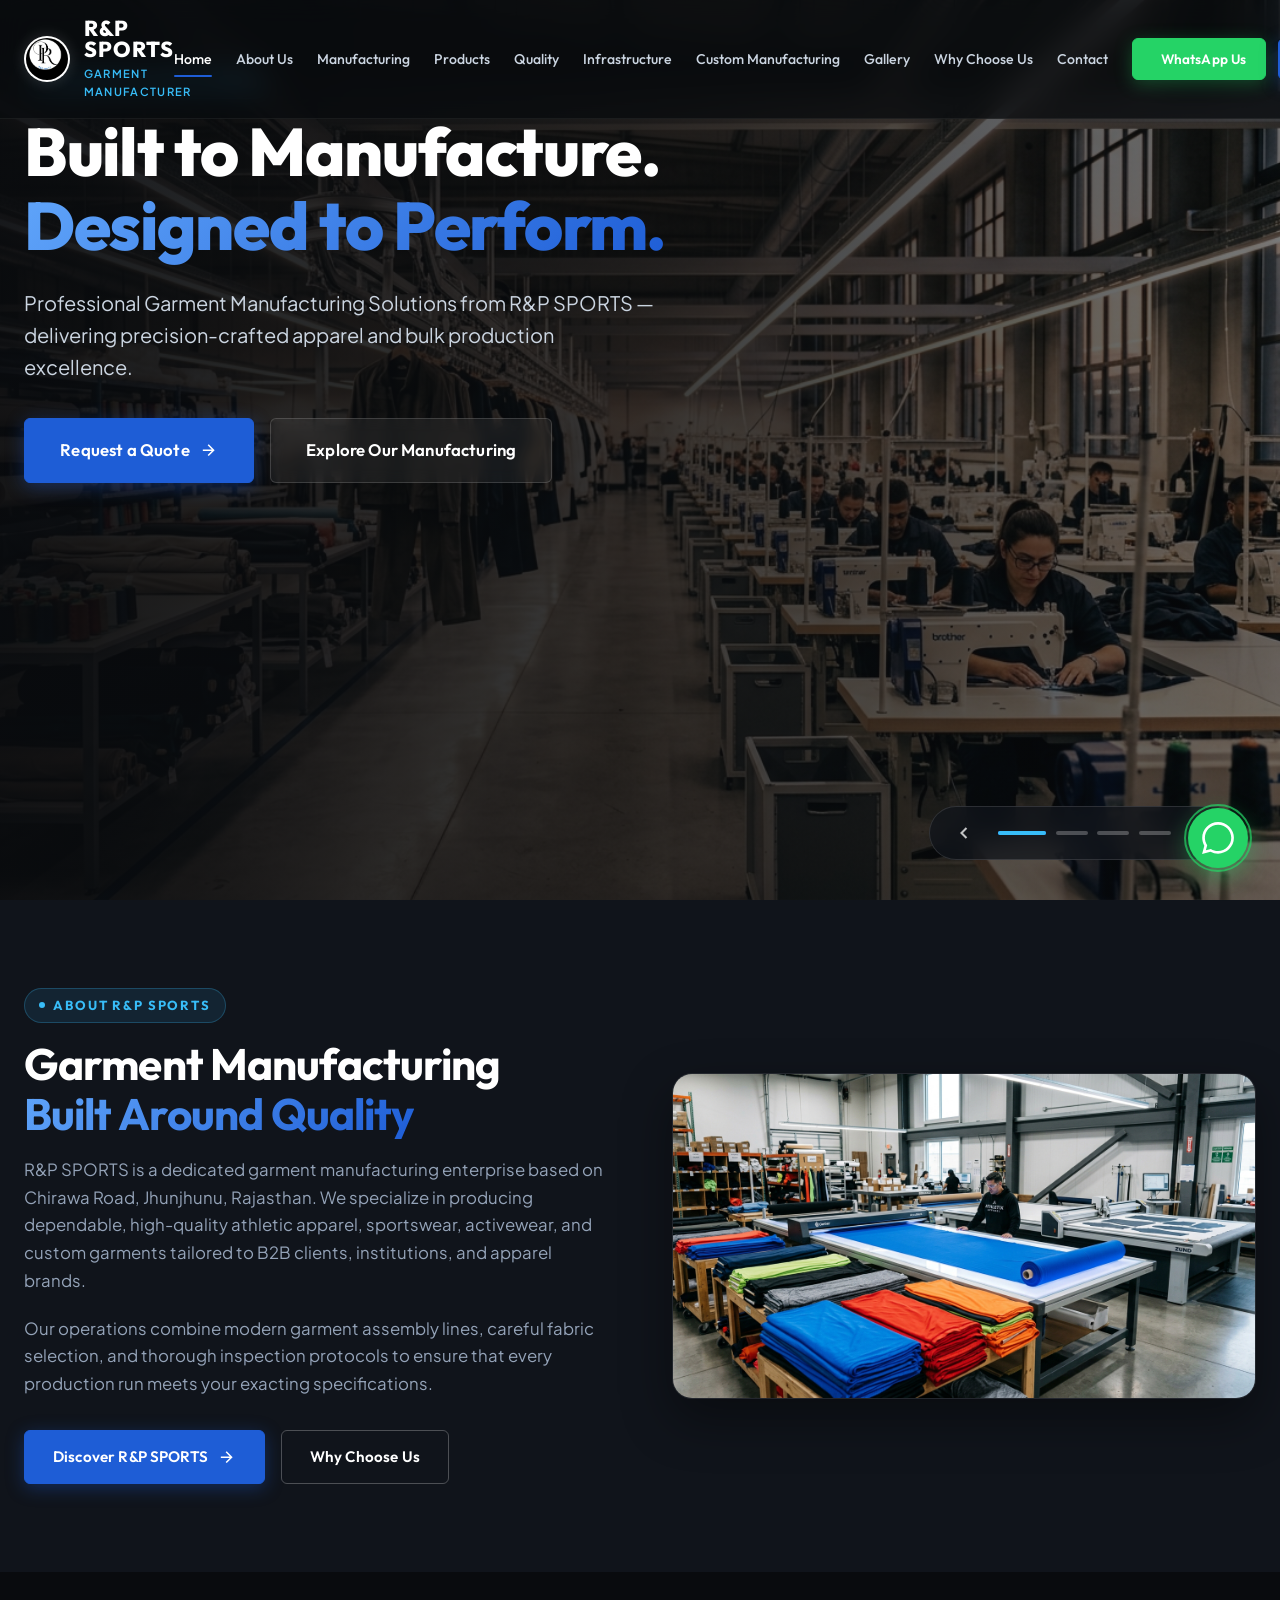
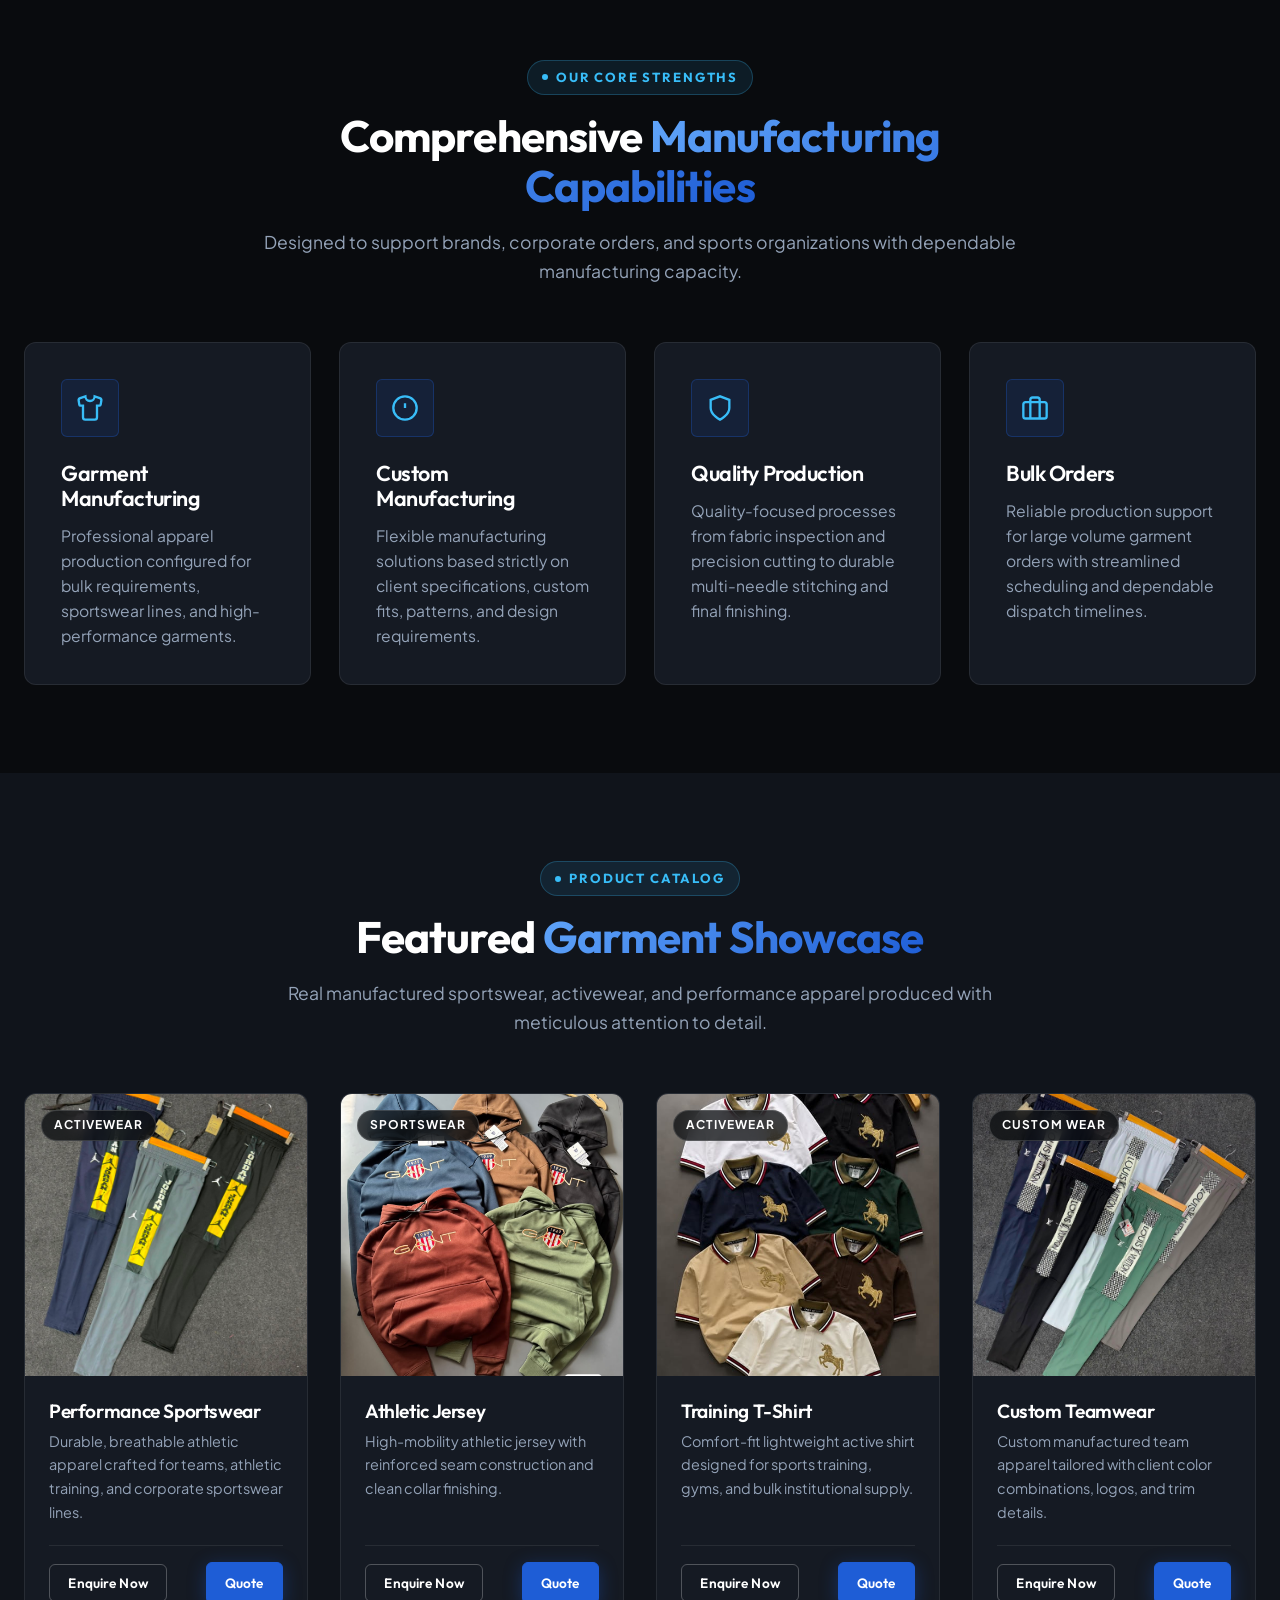
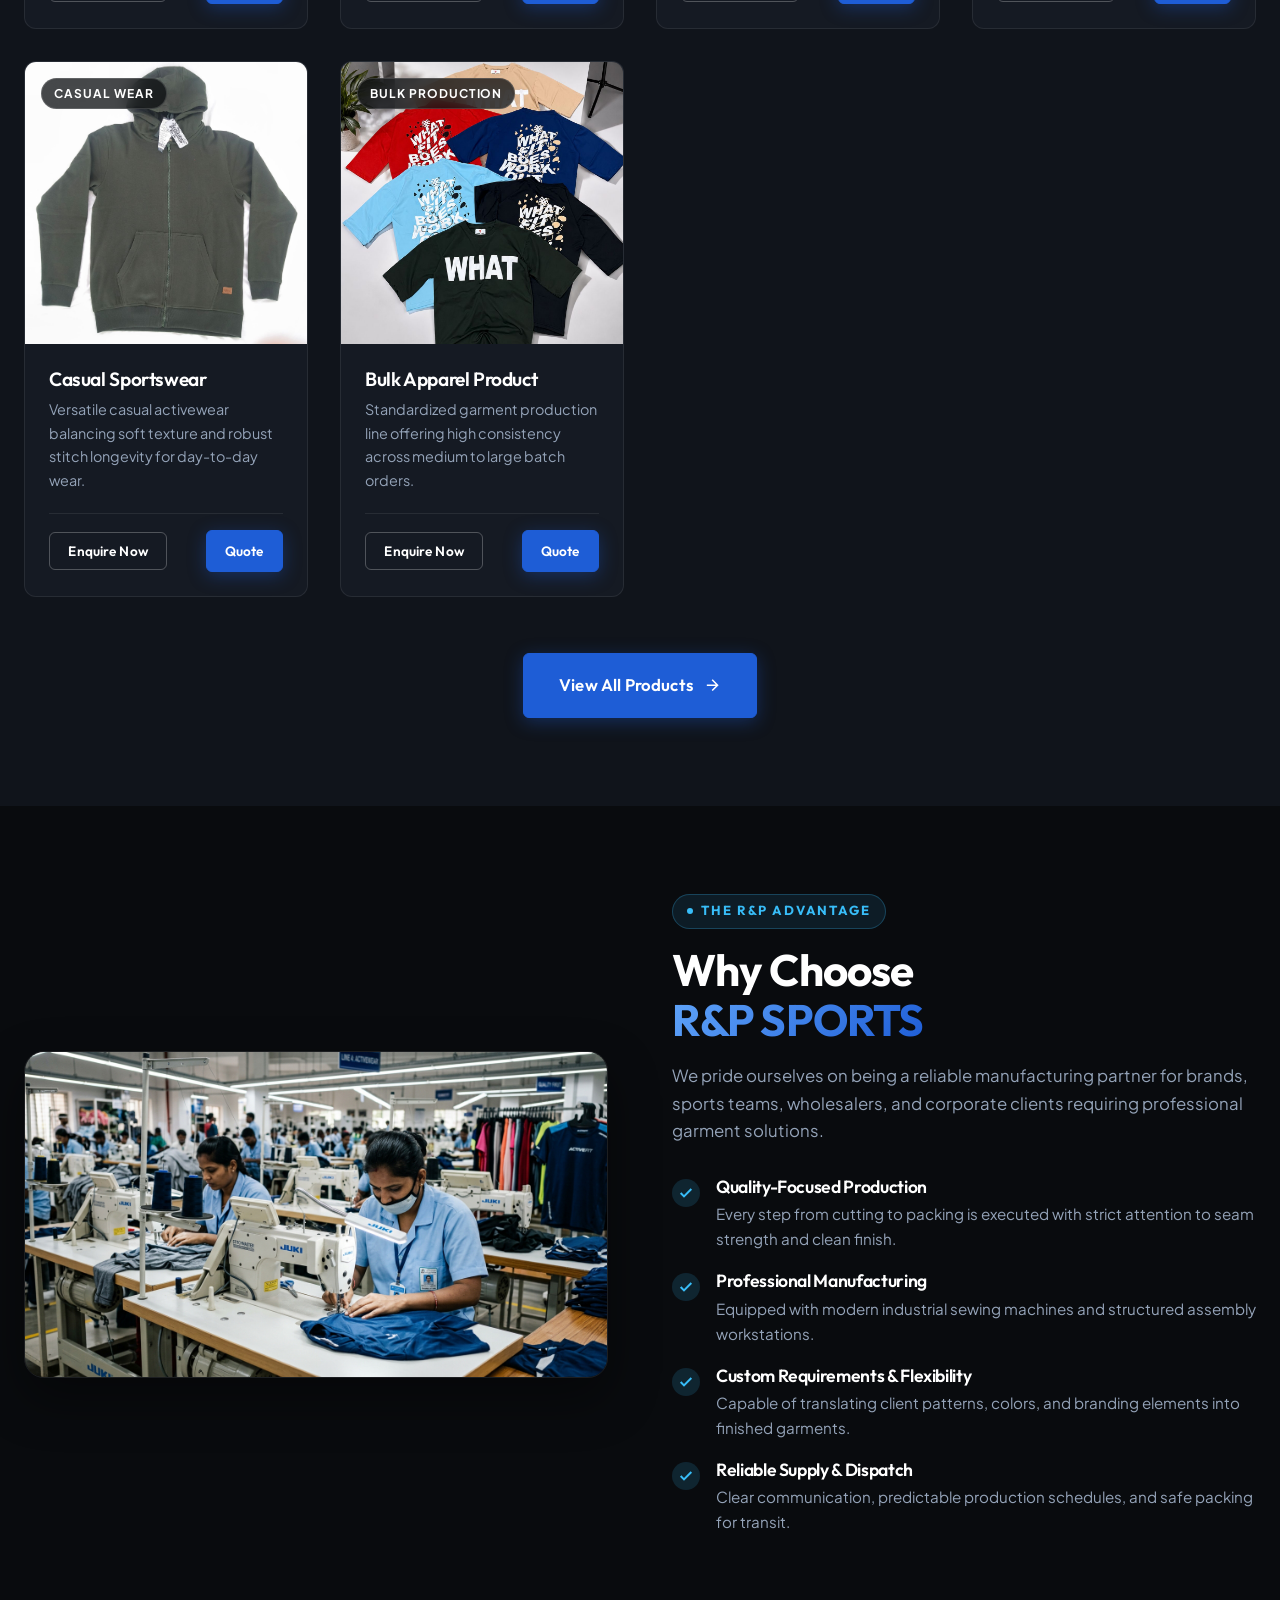
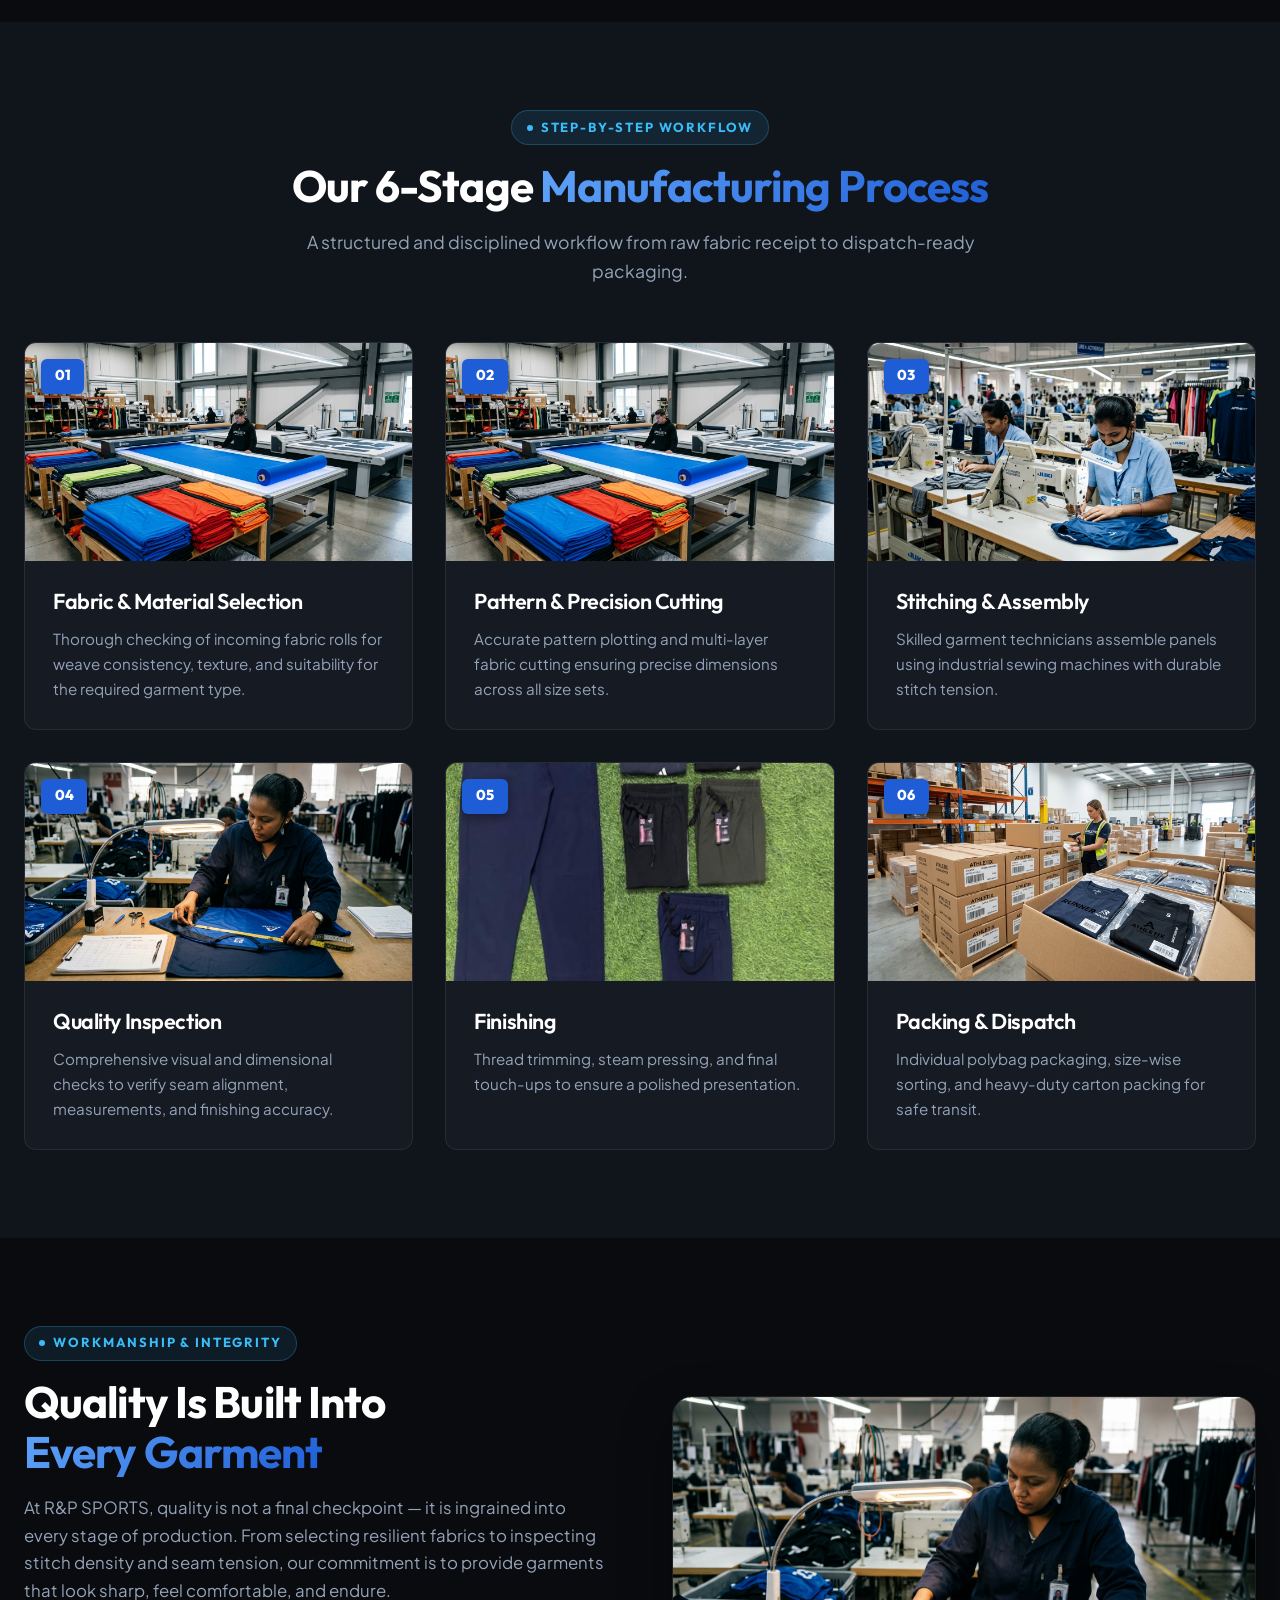
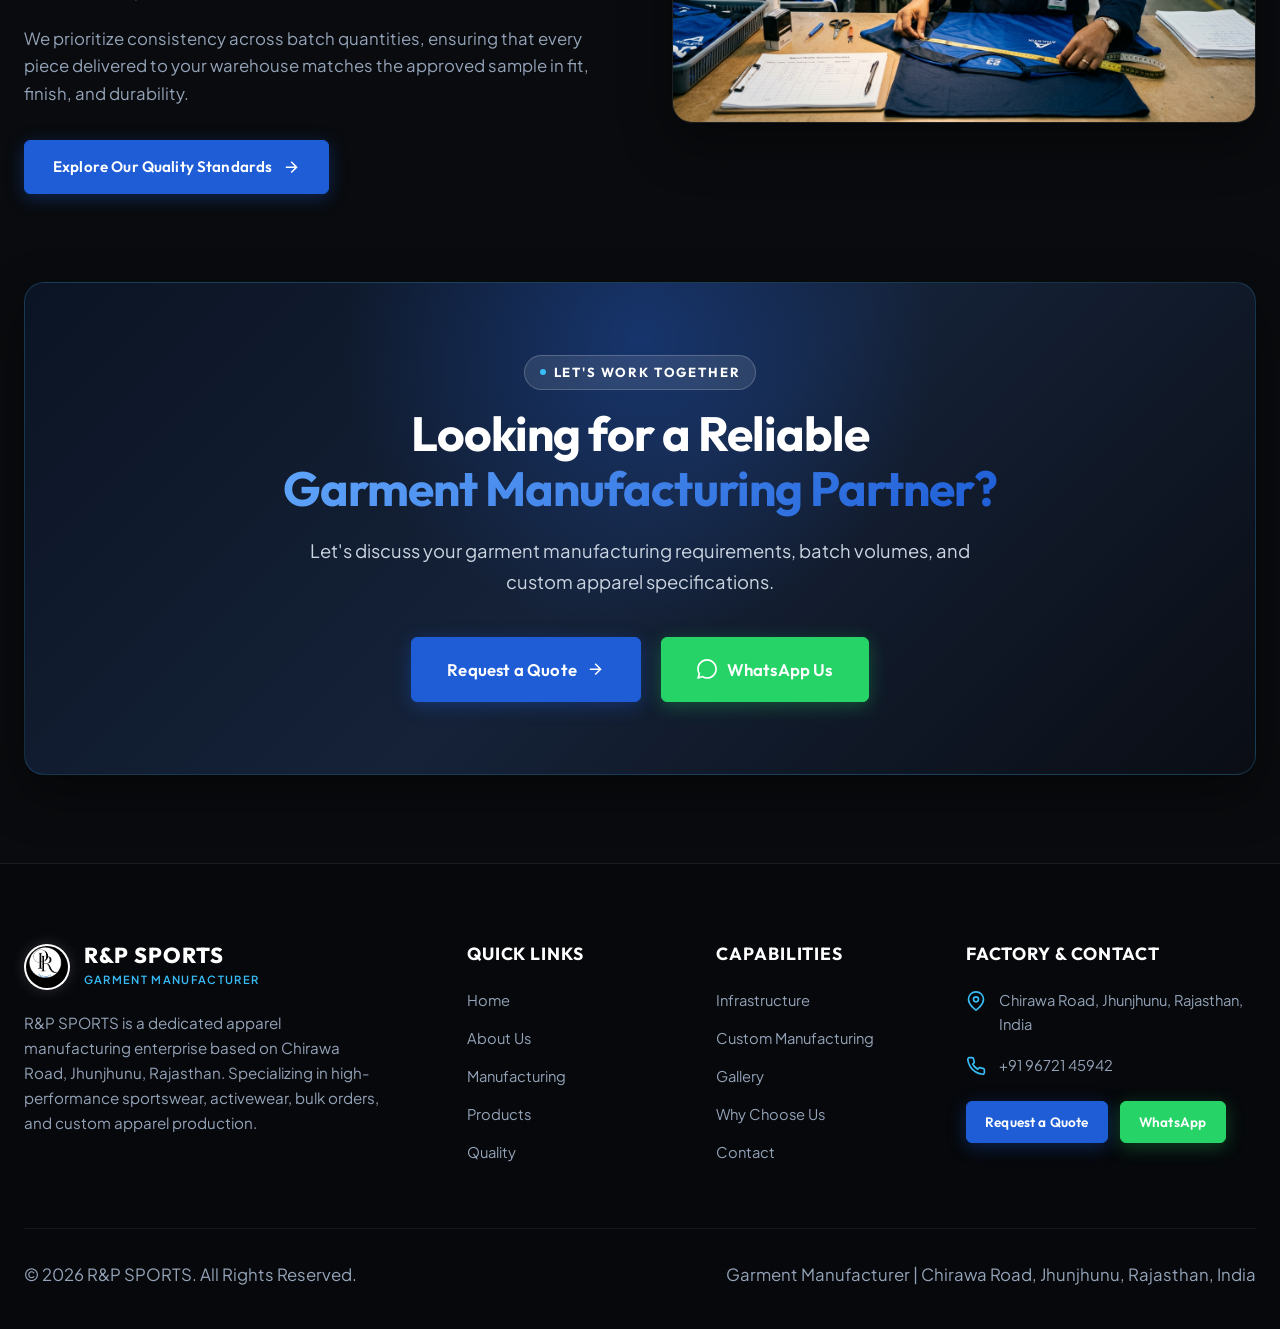
==== index.html @ bec3b4df "feat: complete premium 10-page website for R&P SPORTS" ====
<!DOCTYPE html>
<html lang="en">
<head>
  <meta charset="UTF-8">
  <meta name="viewport" content="width=device-width, initial-scale=1.0">
  <title>R&P SPORTS — Professional Garment Manufacturer | Jhunjhunu, Rajasthan</title>
  <meta name="description" content="R&P SPORTS is a premier B2B garment manufacturing company based on Chirawa Road, Jhunjhunu, Rajasthan. Specializing in high-performance sportswear, activewear, bulk apparel, and custom garment production.">
  <meta name="keywords" content="Garment Manufacturer in Jhunjhunu, Garment Manufacturer in Rajasthan, Clothing Manufacturer in Rajasthan, Apparel Manufacturer Jhunjhunu, Custom Garment Manufacturer, Bulk Garment Manufacturer">
  <meta property="og:title" content="R&P SPORTS — High-End Garment Manufacturing">
  <meta property="og:description" content="Precision apparel manufacturing, bulk production, and custom garment solutions from Jhunjhunu, Rajasthan.">
  <meta property="og:image" content="assets/images/manufacturing/hero-factory.jpg">
  <meta property="og:type" content="website">

  <!-- Favicon -->
  <link rel="icon" type="image/png" href="assets/images/brand/logo.png">

  <!-- Stylesheet -->
  <link rel="stylesheet" href="assets/css/style.css">

  <!-- Schema.org JSON-LD for Local Business -->
  <script type="application/ld+json">
  {
    "@context": "https://schema.org",
    "@type": "ClothingStore",
    "name": "R&P SPORTS",
    "image": "assets/images/brand/logo.png",
    "description": "Professional Garment Manufacturer in Jhunjhunu, Rajasthan specializing in activewear, sportswear, and bulk apparel manufacturing.",
    "telephone": "+919672145942",
    "address": {
      "@type": "PostalAddress",
      "streetAddress": "Chirawa Road",
      "addressLocality": "Jhunjhunu",
      "addressRegion": "Rajasthan",
      "addressCountry": "IN"
    }
  }
  </script>
</head>
<body>

  <!-- ==========================================================================
       HEADER
       ========================================================================== -->
  <header class="site-header" id="siteHeader">
    <div class="container header-inner">
      <a href="index.html" class="brand-logo" aria-label="R&P SPORTS Home">
        <img src="assets/images/brand/logo.png" alt="R&P SPORTS Logo" class="brand-logo-img">
        <div class="brand-logo-text">
          <span class="brand-title">R&P SPORTS</span>
          <span class="brand-subtitle">Garment Manufacturer</span>
        </div>
      </a>

      <nav class="main-nav" aria-label="Main Navigation">
        <a href="index.html" class="nav-link active">Home</a>
        <a href="about.html" class="nav-link">About Us</a>
        <a href="manufacturing.html" class="nav-link">Manufacturing</a>
        <a href="products.html" class="nav-link">Products</a>
        <a href="quality.html" class="nav-link">Quality</a>
        <a href="infrastructure.html" class="nav-link">Infrastructure</a>
        <a href="custom-manufacturing.html" class="nav-link">Custom Manufacturing</a>
        <a href="gallery.html" class="nav-link">Gallery</a>
        <a href="why-choose-us.html" class="nav-link">Why Choose Us</a>
        <a href="contact.html" class="nav-link">Contact</a>
      </nav>

      <div class="header-actions">
        <a href="https://wa.me/919672145942?text=Hello%20R%26P%20SPORTS,%20I%20am%20interested%20in%20your%20garment%20manufacturing%20services." target="_blank" rel="noopener" class="btn btn-whatsapp btn-sm">
          <svg viewBox="0 0 24 24" fill="currentColor"><path d="M.057 24l1.687-6.163c-1.041-1.804-1.588-3.849-1.587-5.946.003-6.556 5.338-11.891 11.893-11.891 3.181.001 6.167 1.24 8.413 3.488 2.245 2.248 3.481 5.236 3.48 8.414-.003 6.557-5.338 11.892-11.893 11.892-1.99-.001-3.951-.5-5.688-1.448l-6.305 1.654zm6.597-3.807c1.676.995 3.276 1.591 5.392 1.592 5.448 0 9.886-4.434 9.889-9.885.002-5.462-4.415-9.89-9.881-9.892-5.452 0-9.887 4.434-9.889 9.884-.001 2.225.651 3.891 1.746 5.634l-.999 3.648 3.742-.981z"/></svg>
          <span>WhatsApp Us</span>
        </a>
        <a href="contact.html" class="btn btn-primary btn-sm">
          <span>Request a Quote</span>
          <svg viewBox="0 0 24 24" fill="none" stroke="currentColor" stroke-width="2"><path d="M5 12h14M12 5l7 7-7 7"/></svg>
        </a>
        <button class="hamburger-btn" aria-label="Toggle navigation menu">
          <svg width="24" height="24" viewBox="0 0 24 24" fill="none" stroke="currentColor" stroke-width="2"><line x1="3" y1="12" x2="21" y2="12"></line><line x1="3" y1="6" x2="21" y2="6"></line><line x1="3" y1="18" x2="21" y2="18"></line></svg>
        </button>
      </div>
    </div>
  </header>

  <!-- Mobile Drawer Menu -->
  <div class="mobile-nav-overlay"></div>
  <aside class="mobile-nav-drawer" aria-label="Mobile Navigation">
    <div class="mobile-nav-header">
      <div class="brand-logo">
        <img src="assets/images/brand/logo.png" alt="R&P SPORTS Logo" class="brand-logo-img">
        <span class="brand-title">R&P SPORTS</span>
      </div>
      <button class="mobile-close-btn" aria-label="Close menu">
        <svg width="20" height="20" viewBox="0 0 24 24" fill="none" stroke="currentColor" stroke-width="2"><line x1="18" y1="6" x2="6" y2="18"></line><line x1="6" y1="6" x2="18" y2="18"></line></svg>
      </button>
    </div>
    <div class="mobile-links">
      <a href="index.html" class="mobile-link active">Home</a>
      <a href="about.html" class="mobile-link">About Us</a>
      <a href="manufacturing.html" class="mobile-link">Manufacturing</a>
      <a href="products.html" class="mobile-link">Products</a>
      <a href="quality.html" class="mobile-link">Quality</a>
      <a href="infrastructure.html" class="mobile-link">Infrastructure</a>
      <a href="custom-manufacturing.html" class="mobile-link">Custom Manufacturing</a>
      <a href="gallery.html" class="mobile-link">Gallery</a>
      <a href="why-choose-us.html" class="mobile-link">Why Choose Us</a>
      <a href="contact.html" class="mobile-link">Contact</a>
    </div>
    <div class="mobile-cta-group">
      <a href="contact.html" class="btn btn-primary">Request a Quote</a>
      <a href="https://wa.me/919672145942?text=Hello%20R%26P%20SPORTS,%20I%20am%20interested%20in%20your%20garment%20manufacturing%20services." target="_blank" rel="noopener" class="btn btn-whatsapp">WhatsApp Us</a>
    </div>
  </aside>

  <!-- ==========================================================================
       HERO SLIDESHOW (3-SECOND AUTO SLIDER)
       ========================================================================== -->
  <section class="hero-slider-section">
    <div class="slides-container">
      <!-- Slide 1 -->
      <div class="hero-slide active">
        <img src="assets/images/manufacturing/hero-factory.jpg" alt="R&P SPORTS Modern Garment Manufacturing Plant" class="slide-image">
        <div class="slide-overlay"></div>
        <div class="container">
          <div class="hero-content">
            <span class="section-tag">Industrial Excellence</span>
            <h1 class="hero-title">Built to Manufacture. <span class="text-blue-gradient">Designed to Perform.</span></h1>
            <p class="hero-desc">Professional Garment Manufacturing Solutions from R&P SPORTS — delivering precision-crafted apparel and bulk production excellence.</p>
            <div class="hero-actions">
              <a href="contact.html" class="btn btn-primary btn-lg">
                <span>Request a Quote</span>
                <svg viewBox="0 0 24 24" fill="none" stroke="currentColor" stroke-width="2"><path d="M5 12h14M12 5l7 7-7 7"/></svg>
              </a>
              <a href="manufacturing.html" class="btn btn-secondary btn-lg">Explore Our Manufacturing</a>
            </div>
          </div>
        </div>
      </div>

      <!-- Slide 2 -->
      <div class="hero-slide">
        <img src="assets/images/products/product-01.jpeg" alt="R&P SPORTS High Performance Sportswear" class="slide-image">
        <div class="slide-overlay"></div>
        <div class="container">
          <div class="hero-content">
            <span class="section-tag">Precision Apparel</span>
            <h1 class="hero-title">Quality Garments. <span class="text-blue-gradient">Reliable Manufacturing.</span></h1>
            <p class="hero-desc">Precision-focused apparel manufacturing for businesses, athletic clubs, and corporate apparel brands seeking consistent quality.</p>
            <div class="hero-actions">
              <a href="products.html" class="btn btn-primary btn-lg">
                <span>View Products</span>
                <svg viewBox="0 0 24 24" fill="none" stroke="currentColor" stroke-width="2"><path d="M5 12h14M12 5l7 7-7 7"/></svg>
              </a>
              <a href="contact.html" class="btn btn-secondary btn-lg">Partner With Us</a>
            </div>
          </div>
        </div>
      </div>

      <!-- Slide 3 -->
      <div class="hero-slide">
        <img src="assets/images/manufacturing/stitching-line.jpg" alt="R&P SPORTS Industrial Stitching Operations" class="slide-image">
        <div class="slide-overlay"></div>
        <div class="container">
          <div class="hero-content">
            <span class="section-tag">End-to-End Workflow</span>
            <h1 class="hero-title">From Fabric to <span class="text-blue-gradient">Finished Garment.</span></h1>
            <p class="hero-desc">Professional manufacturing backed by quality-focused production, skilled technicians, and rigorous finishing standards.</p>
            <div class="hero-actions">
              <a href="quality.html" class="btn btn-primary btn-lg">
                <span>Our Quality Commitment</span>
                <svg viewBox="0 0 24 24" fill="none" stroke="currentColor" stroke-width="2"><path d="M5 12h14M12 5l7 7-7 7"/></svg>
              </a>
              <a href="custom-manufacturing.html" class="btn btn-secondary btn-lg">Custom Orders</a>
            </div>
          </div>
        </div>
      </div>

      <!-- Slide 4 -->
      <div class="hero-slide">
        <img src="assets/images/manufacturing/packaging-dispatch.jpg" alt="R&P SPORTS Dispatch and Logistics" class="slide-image">
        <div class="slide-overlay"></div>
        <div class="container">
          <div class="hero-content">
            <span class="section-tag">B2B Manufacturing Partner</span>
            <h1 class="hero-title">Your Garment <span class="text-blue-gradient">Manufacturing Partner.</span></h1>
            <p class="hero-desc">Reliable production solutions for bulk and custom apparel requirements, strategically located in Jhunjhunu, Rajasthan.</p>
            <div class="hero-actions">
              <a href="contact.html" class="btn btn-primary btn-lg">
                <span>Request a Quote</span>
                <svg viewBox="0 0 24 24" fill="none" stroke="currentColor" stroke-width="2"><path d="M5 12h14M12 5l7 7-7 7"/></svg>
              </a>
              <a href="https://wa.me/919672145942?text=Hello%20R%26P%20SPORTS,%20I%20would%20like%20to%20discuss%20bulk%20garment%20manufacturing." target="_blank" rel="noopener" class="btn btn-whatsapp btn-lg">WhatsApp Us</a>
            </div>
          </div>
        </div>
      </div>
    </div>

    <!-- Slider Controls -->
    <div class="slider-controls">
      <button class="slider-btn slider-prev" aria-label="Previous Slide">
        <svg width="20" height="20" viewBox="0 0 24 24" fill="none" stroke="currentColor" stroke-width="2.5"><polyline points="15 18 9 12 15 6"></polyline></svg>
      </button>
      <div class="slide-dots"></div>
      <button class="slider-btn slider-next" aria-label="Next Slide">
        <svg width="20" height="20" viewBox="0 0 24 24" fill="none" stroke="currentColor" stroke-width="2.5"><polyline points="9 18 15 12 9 6"></polyline></svg>
      </button>
    </div>
  </section>

  <!-- ==========================================================================
       SECTION 2: PREMIUM INTRODUCTION
       ========================================================================== -->
  <section class="section section-alt">
    <div class="container">
      <div class="split-layout">
        <div class="split-content">
          <span class="section-tag">About R&P SPORTS</span>
          <h2 class="section-title">Garment Manufacturing <br><span class="text-blue-gradient">Built Around Quality</span></h2>
          <p style="margin-bottom: 1.25rem;">R&P SPORTS is a dedicated garment manufacturing enterprise based on Chirawa Road, Jhunjhunu, Rajasthan. We specialize in producing dependable, high-quality athletic apparel, sportswear, activewear, and custom garments tailored to B2B clients, institutions, and apparel brands.</p>
          <p style="margin-bottom: 2rem;">Our operations combine modern garment assembly lines, careful fabric selection, and thorough inspection protocols to ensure that every production run meets your exacting specifications.</p>
          <div style="display: flex; gap: 1rem; flex-wrap: wrap;">
            <a href="about.html" class="btn btn-primary">
              <span>Discover R&P SPORTS</span>
              <svg viewBox="0 0 24 24" fill="none" stroke="currentColor" stroke-width="2"><path d="M5 12h14M12 5l7 7-7 7"/></svg>
            </a>
            <a href="why-choose-us.html" class="btn btn-outline">Why Choose Us</a>
          </div>
        </div>
        <div class="split-image-wrap">
          <img src="assets/images/manufacturing/fabric-cutting.jpg" alt="R&P SPORTS Textile Cutting and Preparation Facility" class="split-image">
        </div>
      </div>
    </div>
  </section>

  <!-- ==========================================================================
       SECTION 3: MANUFACTURING CAPABILITIES
       ========================================================================== -->
  <section class="section">
    <div class="container">
      <div class="section-header">
        <span class="section-tag">Our Core Strengths</span>
        <h2 class="section-title">Comprehensive <span class="text-blue-gradient">Manufacturing Capabilities</span></h2>
        <p class="section-desc">Designed to support brands, corporate orders, and sports organizations with dependable manufacturing capacity.</p>
      </div>

      <div class="grid-4">
        <!-- Card 1 -->
        <div class="feature-card">
          <div class="feature-icon-box">
            <svg width="28" height="28" viewBox="0 0 24 24" fill="none" stroke="currentColor" stroke-width="2"><path d="M20.38 3.46L16 2a4 4 0 0 1-8 0L3.62 3.46a2 2 0 0 0-1.34 2.23l.58 3.47a1 1 0 0 0 .99.84H6v10c0 1.1.9 2 2 2h8a2 2 0 0 0 2-2V10h2.15a1 1 0 0 0 .99-.84l.58-3.47a2 2 0 0 0-1.34-2.23z"/></svg>
          </div>
          <h3 class="feature-title">Garment Manufacturing</h3>
          <p class="feature-desc">Professional apparel production configured for bulk requirements, sportswear lines, and high-performance garments.</p>
        </div>

        <!-- Card 2 -->
        <div class="feature-card">
          <div class="feature-icon-box">
            <svg width="28" height="28" viewBox="0 0 24 24" fill="none" stroke="currentColor" stroke-width="2"><circle cx="12" cy="12" r="10"></circle><line x1="12" y1="8" x2="12" y2="12"></line><line x1="12" y1="16" x2="12.01" y2="16"></line></svg>
          </div>
          <h3 class="feature-title">Custom Manufacturing</h3>
          <p class="feature-desc">Flexible manufacturing solutions based strictly on client specifications, custom fits, patterns, and design requirements.</p>
        </div>

        <!-- Card 3 -->
        <div class="feature-card">
          <div class="feature-icon-box">
            <svg width="28" height="28" viewBox="0 0 24 24" fill="none" stroke="currentColor" stroke-width="2"><path d="M12 22s8-4 8-10V5l-8-3-8 3v7c0 6 8 10 8 10z"/></svg>
          </div>
          <h3 class="feature-title">Quality Production</h3>
          <p class="feature-desc">Quality-focused processes from fabric inspection and precision cutting to durable multi-needle stitching and final finishing.</p>
        </div>

        <!-- Card 4 -->
        <div class="feature-card">
          <div class="feature-icon-box">
            <svg width="28" height="28" viewBox="0 0 24 24" fill="none" stroke="currentColor" stroke-width="2"><rect x="2" y="7" width="20" height="14" rx="2" ry="2"></rect><path d="M16 21V5a2 2 0 0 0-2-2h-4a2 2 0 0 0-2 2v16"></path></svg>
          </div>
          <h3 class="feature-title">Bulk Orders</h3>
          <p class="feature-desc">Reliable production support for large volume garment orders with streamlined scheduling and dependable dispatch timelines.</p>
        </div>
      </div>
    </div>
  </section>

  <!-- ==========================================================================
       SECTION 4: PRODUCT SHOWCASE (CLIENT IMAGES)
       ========================================================================== -->
  <section class="section section-alt">
    <div class="container">
      <div class="section-header">
        <span class="section-tag">Product Catalog</span>
        <h2 class="section-title">Featured <span class="text-blue-gradient">Garment Showcase</span></h2>
        <p class="section-desc">Real manufactured sportswear, activewear, and performance apparel produced with meticulous attention to detail.</p>
      </div>

      <div class="product-grid">
        <!-- Product 1 -->
        <div class="product-card">
          <div class="product-media">
            <img src="assets/images/products/product-01.jpeg" alt="R&P SPORTS Performance Apparel" class="product-img">
            <span class="product-badge">Activewear</span>
            <div class="product-overlay">
              <a href="products.html" class="btn btn-primary btn-sm">View Details</a>
            </div>
          </div>
          <div class="product-body">
            <h3 class="product-name">Performance Sportswear</h3>
            <p class="product-caption">Durable, breathable athletic apparel crafted for teams, athletic training, and corporate sportswear lines.</p>
            <div class="product-footer">
              <button class="btn btn-outline btn-sm btn-enquire-product" data-product-name="Performance Sportswear">Enquire Now</button>
              <a href="contact.html" class="btn btn-primary btn-sm">Quote</a>
            </div>
          </div>
        </div>

        <!-- Product 2 -->
        <div class="product-card">
          <div class="product-media">
            <img src="assets/images/products/product-02.jpeg" alt="R&P SPORTS Athletic Jersey" class="product-img">
            <span class="product-badge">Sportswear</span>
            <div class="product-overlay">
              <a href="products.html" class="btn btn-primary btn-sm">View Details</a>
            </div>
          </div>
          <div class="product-body">
            <h3 class="product-name">Athletic Jersey</h3>
            <p class="product-caption">High-mobility athletic jersey with reinforced seam construction and clean collar finishing.</p>
            <div class="product-footer">
              <button class="btn btn-outline btn-sm btn-enquire-product" data-product-name="Athletic Jersey">Enquire Now</button>
              <a href="contact.html" class="btn btn-primary btn-sm">Quote</a>
            </div>
          </div>
        </div>

        <!-- Product 3 -->
        <div class="product-card">
          <div class="product-media">
            <img src="assets/images/products/product-03.jpeg" alt="R&P SPORTS Training T-Shirt" class="product-img">
            <span class="product-badge">Activewear</span>
            <div class="product-overlay">
              <a href="products.html" class="btn btn-primary btn-sm">View Details</a>
            </div>
          </div>
          <div class="product-body">
            <h3 class="product-name">Training T-Shirt</h3>
            <p class="product-caption">Comfort-fit lightweight active shirt designed for sports training, gyms, and bulk institutional supply.</p>
            <div class="product-footer">
              <button class="btn btn-outline btn-sm btn-enquire-product" data-product-name="Training T-Shirt">Enquire Now</button>
              <a href="contact.html" class="btn btn-primary btn-sm">Quote</a>
            </div>
          </div>
        </div>

        <!-- Product 4 -->
        <div class="product-card">
          <div class="product-media">
            <img src="assets/images/products/product-04.jpeg" alt="R&P SPORTS Custom Teamwear" class="product-img">
            <span class="product-badge">Custom Wear</span>
            <div class="product-overlay">
              <a href="products.html" class="btn btn-primary btn-sm">View Details</a>
            </div>
          </div>
          <div class="product-body">
            <h3 class="product-name">Custom Teamwear</h3>
            <p class="product-caption">Custom manufactured team apparel tailored with client color combinations, logos, and trim details.</p>
            <div class="product-footer">
              <button class="btn btn-outline btn-sm btn-enquire-product" data-product-name="Custom Teamwear">Enquire Now</button>
              <a href="contact.html" class="btn btn-primary btn-sm">Quote</a>
            </div>
          </div>
        </div>

        <!-- Product 5 -->
        <div class="product-card">
          <div class="product-media">
            <img src="assets/images/products/product-05.jpeg" alt="R&P SPORTS Casual Sportswear" class="product-img">
            <span class="product-badge">Casual Wear</span>
            <div class="product-overlay">
              <a href="products.html" class="btn btn-primary btn-sm">View Details</a>
            </div>
          </div>
          <div class="product-body">
            <h3 class="product-name">Casual Sportswear</h3>
            <p class="product-caption">Versatile casual activewear balancing soft texture and robust stitch longevity for day-to-day wear.</p>
            <div class="product-footer">
              <button class="btn btn-outline btn-sm btn-enquire-product" data-product-name="Casual Sportswear">Enquire Now</button>
              <a href="contact.html" class="btn btn-primary btn-sm">Quote</a>
            </div>
          </div>
        </div>

        <!-- Product 6 -->
        <div class="product-card">
          <div class="product-media">
            <img src="assets/images/products/product-06.jpeg" alt="R&P SPORTS Bulk Apparel" class="product-img">
            <span class="product-badge">Bulk Production</span>
            <div class="product-overlay">
              <a href="products.html" class="btn btn-primary btn-sm">View Details</a>
            </div>
          </div>
          <div class="product-body">
            <h3 class="product-name">Bulk Apparel Product</h3>
            <p class="product-caption">Standardized garment production line offering high consistency across medium to large batch orders.</p>
            <div class="product-footer">
              <button class="btn btn-outline btn-sm btn-enquire-product" data-product-name="Bulk Apparel Product">Enquire Now</button>
              <a href="contact.html" class="btn btn-primary btn-sm">Quote</a>
            </div>
          </div>
        </div>
      </div>

      <div style="text-align: center; margin-top: 3.5rem;">
        <a href="products.html" class="btn btn-primary btn-lg">
          <span>View All Products</span>
          <svg viewBox="0 0 24 24" fill="none" stroke="currentColor" stroke-width="2"><path d="M5 12h14M12 5l7 7-7 7"/></svg>
        </a>
      </div>
    </div>
  </section>

  <!-- ==========================================================================
       SECTION 5: WHY R&P SPORTS
       ========================================================================== -->
  <section class="section">
    <div class="container">
      <div class="split-layout">
        <div class="split-image-wrap">
          <img src="assets/images/manufacturing/stitching-line.jpg" alt="R&P SPORTS Skilled Apparel Technicians" class="split-image">
        </div>
        <div class="split-content">
          <span class="section-tag">The R&P Advantage</span>
          <h2 class="section-title">Why Choose <br><span class="text-blue-gradient">R&P SPORTS</span></h2>
          <p>We pride ourselves on being a reliable manufacturing partner for brands, sports teams, wholesalers, and corporate clients requiring professional garment solutions.</p>
          
          <div class="feature-list">
            <div class="feature-list-item">
              <div class="feature-list-icon">
                <svg width="16" height="16" viewBox="0 0 24 24" fill="none" stroke="currentColor" stroke-width="3"><polyline points="20 6 9 17 4 12"></polyline></svg>
              </div>
              <div class="feature-list-text">
                <h4>Quality-Focused Production</h4>
                <p>Every step from cutting to packing is executed with strict attention to seam strength and clean finish.</p>
              </div>
            </div>

            <div class="feature-list-item">
              <div class="feature-list-icon">
                <svg width="16" height="16" viewBox="0 0 24 24" fill="none" stroke="currentColor" stroke-width="3"><polyline points="20 6 9 17 4 12"></polyline></svg>
              </div>
              <div class="feature-list-text">
                <h4>Professional Manufacturing</h4>
                <p>Equipped with modern industrial sewing machines and structured assembly workstations.</p>
              </div>
            </div>

            <div class="feature-list-item">
              <div class="feature-list-icon">
                <svg width="16" height="16" viewBox="0 0 24 24" fill="none" stroke="currentColor" stroke-width="3"><polyline points="20 6 9 17 4 12"></polyline></svg>
              </div>
              <div class="feature-list-text">
                <h4>Custom Requirements & Flexibility</h4>
                <p>Capable of translating client patterns, colors, and branding elements into finished garments.</p>
              </div>
            </div>

            <div class="feature-list-item">
              <div class="feature-list-icon">
                <svg width="16" height="16" viewBox="0 0 24 24" fill="none" stroke="currentColor" stroke-width="3"><polyline points="20 6 9 17 4 12"></polyline></svg>
              </div>
              <div class="feature-list-text">
                <h4>Reliable Supply & Dispatch</h4>
                <p>Clear communication, predictable production schedules, and safe packing for transit.</p>
              </div>
            </div>
          </div>
        </div>
      </div>
    </div>
  </section>

  <!-- ==========================================================================
       SECTION 6: MANUFACTURING PROCESS
       ========================================================================== -->
  <section class="section section-alt">
    <div class="container">
      <div class="section-header">
        <span class="section-tag">Step-by-Step Workflow</span>
        <h2 class="section-title">Our 6-Stage <span class="text-blue-gradient">Manufacturing Process</span></h2>
        <p class="section-desc">A structured and disciplined workflow from raw fabric receipt to dispatch-ready packaging.</p>
      </div>

      <div class="process-grid">
        <!-- Stage 01 -->
        <div class="process-step-card">
          <div class="process-step-media">
            <img src="assets/images/manufacturing/fabric-cutting.jpg" alt="Fabric & Material Selection" class="process-step-img">
            <span class="process-number-badge">01</span>
          </div>
          <div class="process-step-body">
            <h3 class="process-step-title">Fabric & Material Selection</h3>
            <p class="process-step-desc">Thorough checking of incoming fabric rolls for weave consistency, texture, and suitability for the required garment type.</p>
          </div>
        </div>

        <!-- Stage 02 -->
        <div class="process-step-card">
          <div class="process-step-media">
            <img src="assets/images/manufacturing/fabric-cutting.jpg" alt="Pattern & Cutting" class="process-step-img">
            <span class="process-number-badge">02</span>
          </div>
          <div class="process-step-body">
            <h3 class="process-step-title">Pattern & Precision Cutting</h3>
            <p class="process-step-desc">Accurate pattern plotting and multi-layer fabric cutting ensuring precise dimensions across all size sets.</p>
          </div>
        </div>

        <!-- Stage 03 -->
        <div class="process-step-card">
          <div class="process-step-media">
            <img src="assets/images/manufacturing/stitching-line.jpg" alt="Stitching & Assembly" class="process-step-img">
            <span class="process-number-badge">03</span>
          </div>
          <div class="process-step-body">
            <h3 class="process-step-title">Stitching & Assembly</h3>
            <p class="process-step-desc">Skilled garment technicians assemble panels using industrial sewing machines with durable stitch tension.</p>
          </div>
        </div>

        <!-- Stage 04 -->
        <div class="process-step-card">
          <div class="process-step-media">
            <img src="assets/images/manufacturing/quality-inspection.jpg" alt="Quality Inspection" class="process-step-img">
            <span class="process-number-badge">04</span>
          </div>
          <div class="process-step-body">
            <h3 class="process-step-title">Quality Inspection</h3>
            <p class="process-step-desc">Comprehensive visual and dimensional checks to verify seam alignment, measurements, and finishing accuracy.</p>
          </div>
        </div>

        <!-- Stage 05 -->
        <div class="process-step-card">
          <div class="process-step-media">
            <img src="assets/images/products/product-07.jpeg" alt="Finishing & Ironing" class="process-step-img">
            <span class="process-number-badge">05</span>
          </div>
          <div class="process-step-body">
            <h3 class="process-step-title">Finishing</h3>
            <p class="process-step-desc">Thread trimming, steam pressing, and final touch-ups to ensure a polished presentation.</p>
          </div>
        </div>

        <!-- Stage 06 -->
        <div class="process-step-card">
          <div class="process-step-media">
            <img src="assets/images/manufacturing/packaging-dispatch.jpg" alt="Packing & Dispatch" class="process-step-img">
            <span class="process-number-badge">06</span>
          </div>
          <div class="process-step-body">
            <h3 class="process-step-title">Packing & Dispatch</h3>
            <p class="process-step-desc">Individual polybag packaging, size-wise sorting, and heavy-duty carton packing for safe transit.</p>
          </div>
        </div>
      </div>
    </div>
  </section>

  <!-- ==========================================================================
       SECTION 7: QUALITY COMMITMENT
       ========================================================================== -->
  <section class="section">
    <div class="container">
      <div class="split-layout reversed">
        <div class="split-image-wrap">
          <img src="assets/images/manufacturing/quality-inspection.jpg" alt="Quality Is Built Into Every Garment" class="split-image">
        </div>
        <div class="split-content">
          <span class="section-tag">Workmanship & Integrity</span>
          <h2 class="section-title">Quality Is Built Into <br><span class="text-blue-gradient">Every Garment</span></h2>
          <p style="margin-bottom: 1.25rem;">At R&P SPORTS, quality is not a final checkpoint — it is ingrained into every stage of production. From selecting resilient fabrics to inspecting stitch density and seam tension, our commitment is to provide garments that look sharp, feel comfortable, and endure.</p>
          <p style="margin-bottom: 2rem;">We prioritize consistency across batch quantities, ensuring that every piece delivered to your warehouse matches the approved sample in fit, finish, and durability.</p>
          <a href="quality.html" class="btn btn-primary">
            <span>Explore Our Quality Standards</span>
            <svg viewBox="0 0 24 24" fill="none" stroke="currentColor" stroke-width="2"><path d="M5 12h14M12 5l7 7-7 7"/></svg>
          </a>
        </div>
      </div>
    </div>
  </section>

  <!-- ==========================================================================
       SECTION 8: FINAL CTA BANNER
       ========================================================================== -->
  <section class="section" style="padding-top: 0;">
    <div class="container">
      <div class="cta-banner">
        <div class="cta-content">
          <span class="section-tag" style="background: rgba(255, 255, 255, 0.1); border-color: rgba(255, 255, 255, 0.2); color: #ffffff;">Let's Work Together</span>
          <h2 class="cta-title">Looking for a Reliable <br><span class="text-blue-gradient">Garment Manufacturing Partner?</span></h2>
          <p class="cta-desc">Let's discuss your garment manufacturing requirements, batch volumes, and custom apparel specifications.</p>
          <div class="cta-btn-group">
            <a href="contact.html" class="btn btn-primary btn-lg">
              <span>Request a Quote</span>
              <svg viewBox="0 0 24 24" fill="none" stroke="currentColor" stroke-width="2"><path d="M5 12h14M12 5l7 7-7 7"/></svg>
            </a>
            <a href="https://wa.me/919672145942?text=Hello%20R%26P%20SPORTS,%20I%20would%20like%20to%20discuss%20a%20manufacturing%20quote." target="_blank" rel="noopener" class="btn btn-whatsapp btn-lg">
              <svg viewBox="0 0 24 24" fill="currentColor" style="width: 1.25rem; height: 1.25rem;"><path d="M.057 24l1.687-6.163c-1.041-1.804-1.588-3.849-1.587-5.946.003-6.556 5.338-11.891 11.893-11.891 3.181.001 6.167 1.24 8.413 3.488 2.245 2.248 3.481 5.236 3.48 8.414-.003 6.557-5.338 11.892-11.893 11.892-1.99-.001-3.951-.5-5.688-1.448l-6.305 1.654zm6.597-3.807c1.676.995 3.276 1.591 5.392 1.592 5.448 0 9.886-4.434 9.889-9.885.002-5.462-4.415-9.89-9.881-9.892-5.452 0-9.887 4.434-9.889 9.884-.001 2.225.651 3.891 1.746 5.634l-.999 3.648 3.742-.981z"/></svg>
              <span>WhatsApp Us</span>
            </a>
          </div>
        </div>
      </div>
    </div>
  </section>

  <!-- ==========================================================================
       FOOTER
       ========================================================================== -->
  <footer class="site-footer">
    <div class="container">
      <div class="footer-top">
        <div class="footer-brand">
          <a href="index.html" class="brand-logo">
            <img src="assets/images/brand/logo.png" alt="R&P SPORTS Logo" class="brand-logo-img">
            <div class="brand-logo-text">
              <span class="brand-title">R&P SPORTS</span>
              <span class="brand-subtitle">Garment Manufacturer</span>
            </div>
          </a>
          <p class="footer-about">R&P SPORTS is a dedicated apparel manufacturing enterprise based on Chirawa Road, Jhunjhunu, Rajasthan. Specializing in high-performance sportswear, activewear, bulk orders, and custom apparel production.</p>
        </div>

        <div>
          <h4 class="footer-heading">Quick Links</h4>
          <div class="footer-links">
            <a href="index.html" class="footer-link">Home</a>
            <a href="about.html" class="footer-link">About Us</a>
            <a href="manufacturing.html" class="footer-link">Manufacturing</a>
            <a href="products.html" class="footer-link">Products</a>
            <a href="quality.html" class="footer-link">Quality</a>
          </div>
        </div>

        <div>
          <h4 class="footer-heading">Capabilities</h4>
          <div class="footer-links">
            <a href="infrastructure.html" class="footer-link">Infrastructure</a>
            <a href="custom-manufacturing.html" class="footer-link">Custom Manufacturing</a>
            <a href="gallery.html" class="footer-link">Gallery</a>
            <a href="why-choose-us.html" class="footer-link">Why Choose Us</a>
            <a href="contact.html" class="footer-link">Contact</a>
          </div>
        </div>

        <div>
          <h4 class="footer-heading">Factory & Contact</h4>
          <div class="footer-contact-item">
            <svg width="20" height="20" viewBox="0 0 24 24" fill="none" stroke="currentColor" stroke-width="2"><path d="M21 10c0 7-9 13-9 13s-9-6-9-13a9 9 0 0 1 18 0z"></path><circle cx="12" cy="10" r="3"></circle></svg>
            <span>Chirawa Road, Jhunjhunu, Rajasthan, India</span>
          </div>
          <div class="footer-contact-item">
            <svg width="20" height="20" viewBox="0 0 24 24" fill="none" stroke="currentColor" stroke-width="2"><path d="M22 16.92v3a2 2 0 0 1-2.18 2 19.79 19.79 0 0 1-8.63-3.07 19.5 19.5 0 0 1-6-6 19.79 19.79 0 0 1-3.07-8.67A2 2 0 0 1 4.11 2h3a2 2 0 0 1 2 1.72 12.84 12.84 0 0 0 .7 2.81 2 2 0 0 1-.45 2.11L8.09 9.91a16 16 0 0 0 6 6l1.27-1.27a2 2 0 0 1 2.11-.45 12.84 12.84 0 0 0 2.81.7A2 2 0 0 1 22 16.92z"></path></svg>
            <span>+91 96721 45942</span>
          </div>
          <div style="margin-top: 1.5rem; display: flex; gap: 0.75rem;">
            <a href="contact.html" class="btn btn-primary btn-sm">Request a Quote</a>
            <a href="https://wa.me/919672145942?text=Hello%20R%26P%20SPORTS" target="_blank" rel="noopener" class="btn btn-whatsapp btn-sm">WhatsApp</a>
          </div>
        </div>
      </div>

      <div class="footer-bottom">
        <p>&copy; 2026 R&P SPORTS. All Rights Reserved.</p>
        <p>Garment Manufacturer | Chirawa Road, Jhunjhunu, Rajasthan, India</p>
      </div>
    </div>
  </footer>

  <!-- ==========================================================================
       FLOATING WHATSAPP BUTTON
       ========================================================================== -->
  <a href="https://wa.me/919672145942?text=Hello%20R%26P%20SPORTS,%20I%20am%20interested%20in%20your%20garment%20manufacturing%20services.%20I%20would%20like%20to%20discuss%20my%20requirement." target="_blank" rel="noopener" class="floating-whatsapp" aria-label="Chat with R&P SPORTS on WhatsApp">
    <svg viewBox="0 0 24 24"><path d="M.057 24l1.687-6.163c-1.041-1.804-1.588-3.849-1.587-5.946.003-6.556 5.338-11.891 11.893-11.891 3.181.001 6.167 1.24 8.413 3.488 2.245 2.248 3.481 5.236 3.48 8.414-.003 6.557-5.338 11.892-11.893 11.892-1.99-.001-3.951-.5-5.688-1.448l-6.305 1.654zm6.597-3.807c1.676.995 3.276 1.591 5.392 1.592 5.448 0 9.886-4.434 9.889-9.885.002-5.462-4.415-9.89-9.881-9.892-5.452 0-9.887 4.434-9.889 9.884-.001 2.225.651 3.891 1.746 5.634l-.999 3.648 3.742-.981z"/></svg>
  </a>

  <!-- JavaScript -->
  <script src="assets/js/main.js"></script>
</body>
</html>
---- assets/css/style.css ----
/* ==========================================================================
   R&P SPORTS — CORPORATE GARMENT MANUFACTURER
   Luxury Industrial + Modern Fashion Manufacturing Stylesheet
   ========================================================================== */

@import url('https://fonts.googleapis.com/css2?family=Outfit:wght@300;400;500;600;700;800;900&family=Plus+Jakarta+Sans:wght@300;400;500;600;700;800&display=swap');

:root {
  /* Color Palette */
  --bg-dark: #090b0e;
  --bg-dark-surface: #10141b;
  --bg-dark-card: #151a23;
  --bg-dark-border: rgba(255, 255, 255, 0.08);
  --bg-dark-glass: rgba(16, 20, 27, 0.85);

  --bg-light: #f8fafc;
  --bg-light-surface: #ffffff;
  --bg-light-card: #f1f5f9;
  --bg-light-border: #e2e8f0;

  /* Brand Accents */
  --brand-blue: #1e5dd6;
  --brand-blue-hover: #1546a8;
  --brand-blue-glow: rgba(30, 93, 214, 0.35);
  --brand-cyan: #38bdf8;
  --brand-navy: #0b192e;

  /* Text Colors */
  --text-main: #f8fafc;
  --text-muted: #94a3b8;
  --text-subtle: #64748b;
  --text-dark: #0f172a;
  --text-dark-muted: #475569;

  /* Typography */
  --font-heading: 'Outfit', -apple-system, BlinkMacSystemFont, 'Segoe UI', Roboto, sans-serif;
  --font-body: 'Plus Jakarta Sans', -apple-system, BlinkMacSystemFont, 'Segoe UI', Roboto, sans-serif;

  /* Transitions & Shadows */
  --transition-fast: 0.2s cubic-bezier(0.4, 0, 0.2, 1);
  --transition-normal: 0.35s cubic-bezier(0.4, 0, 0.2, 1);
  --transition-slow: 0.6s cubic-bezier(0.16, 1, 0.3, 1);

  --shadow-sm: 0 2px 8px rgba(0, 0, 0, 0.12);
  --shadow-md: 0 10px 30px rgba(0, 0, 0, 0.25);
  --shadow-lg: 0 20px 50px rgba(0, 0, 0, 0.4);
  --shadow-glow: 0 0 25px var(--brand-blue-glow);

  --radius-sm: 6px;
  --radius-md: 12px;
  --radius-lg: 20px;
  --radius-full: 9999px;

  --max-width: 1320px;
}

/* Reset & Global */
*, *::before, *::after {
  margin: 0;
  padding: 0;
  box-sizing: border-box;
}

html {
  scroll-behavior: smooth;
  font-size: 16px;
  -webkit-text-size-adjust: 100%;
}

body {
  font-family: var(--font-body);
  background-color: var(--bg-dark);
  color: var(--text-main);
  line-height: 1.65;
  overflow-x: hidden;
  -webkit-font-smoothing: antialiased;
  -moz-osx-font-smoothing: grayscale;
}

img, picture, video, canvas, svg {
  display: block;
  max-width: 100%;
  height: auto;
}

a {
  color: inherit;
  text-decoration: none;
  transition: color var(--transition-fast);
}

button, input, textarea, select {
  font-family: inherit;
  font-size: inherit;
}

ul, ol {
  list-style: none;
}

.container {
  width: 100%;
  max-width: var(--max-width);
  margin-inline: auto;
  padding-inline: 1.5rem;
}

/* Typography Hierarchy */
h1, h2, h3, h4, h5, h6 {
  font-family: var(--font-heading);
  font-weight: 700;
  letter-spacing: -0.02em;
  line-height: 1.15;
  color: #ffffff;
}

h1 { font-size: clamp(2.4rem, 5vw, 4.2rem); font-weight: 800; }
h2 { font-size: clamp(1.85rem, 3.5vw, 2.75rem); font-weight: 700; }
h3 { font-size: clamp(1.35rem, 2.2vw, 1.75rem); font-weight: 600; }
h4 { font-size: 1.25rem; font-weight: 600; }
p { color: var(--text-muted); font-size: 1.05rem; }

.section-tag {
  display: inline-flex;
  align-items: center;
  gap: 0.5rem;
  font-family: var(--font-heading);
  font-size: 0.82rem;
  font-weight: 700;
  text-transform: uppercase;
  letter-spacing: 0.14em;
  color: var(--brand-cyan);
  background: rgba(56, 189, 248, 0.1);
  padding: 0.35rem 0.9rem;
  border-radius: var(--radius-full);
  border: 1px solid rgba(56, 189, 248, 0.25);
  margin-bottom: 1rem;
}

.section-tag::before {
  content: '';
  width: 6px;
  height: 6px;
  background-color: var(--brand-cyan);
  border-radius: 50%;
  display: inline-block;
}

.text-gradient {
  background: linear-gradient(135deg, #ffffff 30%, #94a3b8 100%);
  -webkit-background-clip: text;
  -webkit-text-fill-color: transparent;
}

.text-blue-gradient {
  background: linear-gradient(135deg, #60a5fa 0%, #1e5dd6 100%);
  -webkit-background-clip: text;
  -webkit-text-fill-color: transparent;
}

/* ==========================================================================
   BUTTONS & CTAs
   ========================================================================== */

.btn {
  display: inline-flex;
  align-items: center;
  justify-content: center;
  gap: 0.6rem;
  padding: 0.85rem 1.75rem;
  font-family: var(--font-heading);
  font-weight: 600;
  font-size: 0.95rem;
  letter-spacing: 0.01em;
  border-radius: var(--radius-sm);
  cursor: pointer;
  transition: all var(--transition-normal);
  text-decoration: none;
  border: 1px solid transparent;
  white-space: nowrap;
}

.btn svg {
  width: 1.15rem;
  height: 1.15rem;
  transition: transform var(--transition-fast);
}

.btn:hover svg {
  transform: translateX(3px);
}

.btn-primary {
  background: var(--brand-blue);
  color: #ffffff;
  border-color: var(--brand-blue);
  box-shadow: 0 4px 18px rgba(30, 93, 214, 0.35);
}

.btn-primary:hover {
  background: var(--brand-blue-hover);
  border-color: var(--brand-blue-hover);
  transform: translateY(-2px);
  box-shadow: 0 6px 24px rgba(30, 93, 214, 0.55);
}

.btn-secondary {
  background: rgba(255, 255, 255, 0.06);
  color: #ffffff;
  border-color: rgba(255, 255, 255, 0.15);
  backdrop-filter: blur(8px);
}

.btn-secondary:hover {
  background: rgba(255, 255, 255, 0.12);
  border-color: rgba(255, 255, 255, 0.3);
  transform: translateY(-2px);
}

.btn-whatsapp {
  background: #25d366;
  color: #ffffff;
  border-color: #25d366;
  box-shadow: 0 4px 18px rgba(37, 211, 102, 0.3);
}

.btn-whatsapp:hover {
  background: #1eb956;
  border-color: #1eb956;
  transform: translateY(-2px);
  box-shadow: 0 6px 24px rgba(37, 211, 102, 0.45);
}

.btn-outline {
  background: transparent;
  color: #ffffff;
  border-color: rgba(255, 255, 255, 0.25);
}

.btn-outline:hover {
  border-color: var(--brand-cyan);
  color: var(--brand-cyan);
  background: rgba(56, 189, 248, 0.05);
  transform: translateY(-2px);
}

.btn-sm {
  padding: 0.55rem 1.15rem;
  font-size: 0.85rem;
}

.btn-lg {
  padding: 1.1rem 2.2rem;
  font-size: 1.05rem;
}

/* ==========================================================================
   HEADER & NAVIGATION
   ========================================================================== */

.site-header {
  position: fixed;
  top: 0;
  left: 0;
  width: 100%;
  z-index: 1000;
  background: rgba(9, 11, 14, 0.75);
  backdrop-filter: blur(14px);
  -webkit-backdrop-filter: blur(14px);
  border-bottom: 1px solid rgba(255, 255, 255, 0.06);
  transition: all var(--transition-normal);
  padding: 1.1rem 0;
}

.site-header.scrolled {
  padding: 0.7rem 0;
  background: rgba(9, 11, 14, 0.95);
  border-bottom: 1px solid rgba(255, 255, 255, 0.1);
  box-shadow: 0 10px 30px rgba(0, 0, 0, 0.5);
}

.header-inner {
  display: flex;
  align-items: center;
  justify-content: space-between;
  gap: 1.5rem;
}

.brand-logo {
  display: flex;
  align-items: center;
  gap: 0.85rem;
  text-decoration: none;
}

.brand-logo-img {
  width: 46px;
  height: 46px;
  object-fit: contain;
  border-radius: 50%;
  background: #ffffff;
  padding: 2px;
  box-shadow: 0 0 15px rgba(255, 255, 255, 0.15);
  transition: transform var(--transition-fast);
}

.brand-logo:hover .brand-logo-img {
  transform: scale(1.05);
}

.brand-logo-text {
  display: flex;
  flex-direction: column;
}

.brand-title {
  font-family: var(--font-heading);
  font-size: 1.35rem;
  font-weight: 800;
  color: #ffffff;
  letter-spacing: 0.05em;
  line-height: 1;
}

.brand-subtitle {
  font-size: 0.7rem;
  font-weight: 600;
  text-transform: uppercase;
  letter-spacing: 0.12em;
  color: var(--brand-cyan);
  margin-top: 3px;
}

/* Desktop Nav */
.main-nav {
  display: flex;
  align-items: center;
  gap: 1.5rem;
}

.nav-link {
  font-family: var(--font-heading);
  font-size: 0.88rem;
  font-weight: 500;
  color: #cbd5e1;
  position: relative;
  padding: 0.4rem 0;
  transition: color var(--transition-fast);
  white-space: nowrap;
}

.nav-link::after {
  content: '';
  position: absolute;
  bottom: 0;
  left: 0;
  width: 0%;
  height: 2px;
  background: var(--brand-blue);
  transition: width var(--transition-normal);
  border-radius: var(--radius-full);
}

.nav-link:hover,
.nav-link.active {
  color: #ffffff;
}

.nav-link:hover::after,
.nav-link.active::after {
  width: 100%;
}

.header-actions {
  display: flex;
  align-items: center;
  gap: 0.75rem;
}

.hamburger-btn {
  display: none;
  background: transparent;
  border: 1px solid rgba(255, 255, 255, 0.15);
  color: #ffffff;
  width: 44px;
  height: 44px;
  border-radius: var(--radius-sm);
  cursor: pointer;
  align-items: center;
  justify-content: center;
  transition: all var(--transition-fast);
}

.hamburger-btn:hover {
  background: rgba(255, 255, 255, 0.08);
  border-color: rgba(255, 255, 255, 0.3);
}

/* Mobile Drawer */
.mobile-nav-overlay {
  position: fixed;
  inset: 0;
  background: rgba(0, 0, 0, 0.75);
  backdrop-filter: blur(8px);
  z-index: 1001;
  opacity: 0;
  visibility: hidden;
  transition: all var(--transition-normal);
}

.mobile-nav-overlay.open {
  opacity: 1;
  visibility: visible;
}

.mobile-nav-drawer {
  position: fixed;
  top: 0;
  right: 0;
  bottom: 0;
  width: min(85vw, 360px);
  background: var(--bg-dark-surface);
  border-left: 1px solid var(--bg-dark-border);
  z-index: 1002;
  transform: translateX(100%);
  transition: transform var(--transition-normal);
  display: flex;
  flex-direction: column;
  padding: 1.5rem;
  overflow-y: auto;
}

.mobile-nav-drawer.open {
  transform: translateX(0);
}

.mobile-nav-header {
  display: flex;
  align-items: center;
  justify-content: space-between;
  margin-bottom: 2rem;
  padding-bottom: 1rem;
  border-bottom: 1px solid var(--bg-dark-border);
}

.mobile-close-btn {
  background: transparent;
  border: none;
  color: #ffffff;
  width: 38px;
  height: 38px;
  cursor: pointer;
  display: flex;
  align-items: center;
  justify-content: center;
  border-radius: 50%;
  background: rgba(255, 255, 255, 0.05);
}

.mobile-links {
  display: flex;
  flex-direction: column;
  gap: 1.1rem;
}

.mobile-link {
  font-family: var(--font-heading);
  font-size: 1.1rem;
  font-weight: 600;
  color: #e2e8f0;
  padding: 0.5rem 0;
  display: block;
}

.mobile-link.active,
.mobile-link:hover {
  color: var(--brand-cyan);
}

.mobile-cta-group {
  margin-top: auto;
  padding-top: 2rem;
  display: flex;
  flex-direction: column;
  gap: 0.85rem;
}

/* ==========================================================================
   HERO SECTION & SLIDESHOW (3s Interval)
   ========================================================================== */

.hero-slider-section {
  position: relative;
  min-height: 100vh;
  display: flex;
  align-items: center;
  overflow: hidden;
  padding-top: 80px;
}

.slides-container {
  position: absolute;
  inset: 0;
  width: 100%;
  height: 100%;
}

.hero-slide {
  position: absolute;
  inset: 0;
  width: 100%;
  height: 100%;
  opacity: 0;
  visibility: hidden;
  transition: opacity 1s cubic-bezier(0.4, 0, 0.2, 1), visibility 1s ease;
}

.hero-slide.active {
  opacity: 1;
  visibility: visible;
  z-index: 1;
}

.slide-image {
  position: absolute;
  inset: 0;
  width: 100%;
  height: 100%;
  object-fit: cover;
  transform: scale(1.08);
  transition: transform 6s cubic-bezier(0.25, 1, 0.5, 1);
}

.hero-slide.active .slide-image {
  transform: scale(1);
}

.slide-overlay {
  position: absolute;
  inset: 0;
  background: linear-gradient(
    90deg,
    rgba(9, 11, 14, 0.94) 0%,
    rgba(9, 11, 14, 0.8) 50%,
    rgba(9, 11, 14, 0.55) 100%
  );
  z-index: 1;
}

.hero-content {
  position: relative;
  z-index: 2;
  max-width: 800px;
  padding: 4rem 0;
}

.hero-title {
  font-size: clamp(2.4rem, 5.5vw, 4.2rem);
  font-weight: 800;
  line-height: 1.1;
  margin-bottom: 1.5rem;
}

.hero-desc {
  font-size: clamp(1.05rem, 2vw, 1.25rem);
  color: #cbd5e1;
  margin-bottom: 2.2rem;
  max-width: 640px;
  line-height: 1.6;
}

.hero-actions {
  display: flex;
  flex-wrap: wrap;
  gap: 1rem;
  align-items: center;
}

/* Slider Controls */
.slider-controls {
  position: absolute;
  bottom: 2.5rem;
  right: 2.5rem;
  z-index: 3;
  display: flex;
  align-items: center;
  gap: 1.25rem;
  background: rgba(16, 20, 27, 0.75);
  backdrop-filter: blur(12px);
  padding: 0.75rem 1.25rem;
  border-radius: var(--radius-full);
  border: 1px solid rgba(255, 255, 255, 0.12);
}

.slide-dots {
  display: flex;
  align-items: center;
  gap: 0.6rem;
}

.slide-dot {
  width: 32px;
  height: 4px;
  background: rgba(255, 255, 255, 0.25);
  border: none;
  border-radius: var(--radius-full);
  cursor: pointer;
  position: relative;
  overflow: hidden;
  transition: all var(--transition-normal);
}

.slide-dot.active {
  background: var(--brand-blue);
  width: 48px;
}

.slide-dot.active::before {
  content: '';
  position: absolute;
  top: 0;
  left: 0;
  height: 100%;
  width: 100%;
  background: var(--brand-cyan);
  animation: dotProgress 3s linear infinite;
}

@keyframes dotProgress {
  0% { transform: translateX(-100%); }
  100% { transform: translateX(0%); }
}

.slider-btn {
  background: transparent;
  border: none;
  color: #ffffff;
  cursor: pointer;
  display: flex;
  align-items: center;
  justify-content: center;
  width: 28px;
  height: 28px;
  opacity: 0.75;
  transition: opacity var(--transition-fast);
}

.slider-btn:hover {
  opacity: 1;
}

/* Page Hero (Inner Pages) */
.page-hero {
  position: relative;
  padding: 8.5rem 0 4.5rem;
  background: linear-gradient(180deg, #101520 0%, #090b0e 100%);
  border-bottom: 1px solid var(--bg-dark-border);
  overflow: hidden;
}

.page-hero-bg {
  position: absolute;
  inset: 0;
  opacity: 0.15;
  background-size: cover;
  background-position: center;
  mix-blend-mode: luminosity;
}

.page-hero-content {
  position: relative;
  z-index: 2;
  max-width: 820px;
}

.page-hero-title {
  margin-bottom: 1rem;
}

.page-hero-subtitle {
  font-size: 1.25rem;
  color: #94a3b8;
  max-width: 680px;
}

/* ==========================================================================
   SECTIONS & GRIDS
   ========================================================================== */

.section {
  padding: 5.5rem 0;
  position: relative;
}

.section-alt {
  background-color: var(--bg-dark-surface);
}

.section-light {
  background-color: var(--bg-light);
  color: var(--text-dark);
}

.section-light h1,
.section-light h2,
.section-light h3,
.section-light h4 {
  color: var(--text-dark);
}

.section-light p {
  color: var(--text-dark-muted);
}

.section-header {
  text-align: center;
  max-width: 760px;
  margin: 0 auto 3.5rem;
}

.section-header.text-left {
  text-align: left;
  margin-inline: 0;
}

.section-title {
  margin-bottom: 1rem;
}

.section-desc {
  font-size: 1.1rem;
}

/* Feature & Capability Cards */
.grid-2 {
  display: grid;
  grid-template-columns: repeat(2, 1fr);
  gap: 2rem;
  align-items: center;
}

.grid-3 {
  display: grid;
  grid-template-columns: repeat(3, 1fr);
  gap: 2rem;
}

.grid-4 {
  display: grid;
  grid-template-columns: repeat(4, 1fr);
  gap: 1.75rem;
}

.feature-card {
  background: var(--bg-dark-card);
  border: 1px solid var(--bg-dark-border);
  padding: 2.25rem;
  border-radius: var(--radius-md);
  transition: all var(--transition-normal);
  position: relative;
  overflow: hidden;
  display: flex;
  flex-direction: column;
}

.feature-card::before {
  content: '';
  position: absolute;
  top: 0;
  left: 0;
  width: 100%;
  height: 3px;
  background: linear-gradient(90deg, var(--brand-blue), var(--brand-cyan));
  opacity: 0;
  transition: opacity var(--transition-normal);
}

.feature-card:hover {
  transform: translateY(-6px);
  border-color: rgba(56, 189, 248, 0.3);
  box-shadow: var(--shadow-md);
}

.feature-card:hover::before {
  opacity: 1;
}

.feature-icon-box {
  width: 58px;
  height: 58px;
  background: rgba(30, 93, 214, 0.12);
  border: 1px solid rgba(30, 93, 214, 0.3);
  border-radius: var(--radius-sm);
  display: flex;
  align-items: center;
  justify-content: center;
  color: var(--brand-cyan);
  margin-bottom: 1.5rem;
  transition: all var(--transition-fast);
}

.feature-card:hover .feature-icon-box {
  background: var(--brand-blue);
  color: #ffffff;
  transform: scale(1.05);
}

.feature-title {
  font-size: 1.35rem;
  margin-bottom: 0.75rem;
}

.feature-desc {
  font-size: 0.98rem;
  color: var(--text-muted);
  line-height: 1.6;
}

/* ==========================================================================
   PRODUCT SHOWCASE & EDITORIAL CARDS
   ========================================================================== */

.product-grid {
  display: grid;
  grid-template-columns: repeat(auto-fill, minmax(280px, 1fr));
  gap: 2rem;
}

.product-card {
  background: var(--bg-dark-card);
  border: 1px solid var(--bg-dark-border);
  border-radius: var(--radius-md);
  overflow: hidden;
  transition: all var(--transition-normal);
  display: flex;
  flex-direction: column;
}

.product-card:hover {
  transform: translateY(-8px);
  border-color: rgba(56, 189, 248, 0.35);
  box-shadow: 0 15px 35px rgba(0, 0, 0, 0.5);
}

.product-media {
  position: relative;
  aspect-ratio: 1 / 1;
  overflow: hidden;
  background: #0d1016;
}

.product-img {
  width: 100%;
  height: 100%;
  object-fit: cover;
  transition: transform var(--transition-slow);
}

.product-card:hover .product-img {
  transform: scale(1.08);
}

.product-badge {
  position: absolute;
  top: 1rem;
  left: 1rem;
  background: rgba(9, 11, 14, 0.75);
  backdrop-filter: blur(8px);
  border: 1px solid rgba(255, 255, 255, 0.15);
  color: #ffffff;
  font-size: 0.75rem;
  font-weight: 700;
  text-transform: uppercase;
  letter-spacing: 0.08em;
  padding: 0.3rem 0.75rem;
  border-radius: var(--radius-full);
}

.product-overlay {
  position: absolute;
  inset: 0;
  background: rgba(9, 11, 14, 0.65);
  backdrop-filter: blur(4px);
  display: flex;
  align-items: center;
  justify-content: center;
  opacity: 0;
  transition: opacity var(--transition-normal);
}

.product-card:hover .product-overlay {
  opacity: 1;
}

.product-body {
  padding: 1.5rem;
  display: flex;
  flex-direction: column;
  flex-grow: 1;
}

.product-name {
  font-size: 1.2rem;
  margin-bottom: 0.5rem;
}

.product-caption {
  font-size: 0.9rem;
  color: var(--text-muted);
  margin-bottom: 1.25rem;
  flex-grow: 1;
}

.product-footer {
  display: flex;
  align-items: center;
  justify-content: space-between;
  padding-top: 1rem;
  border-top: 1px solid var(--bg-dark-border);
}

/* Category Filter Tabs */
.filter-tabs {
  display: flex;
  flex-wrap: wrap;
  justify-content: center;
  gap: 0.75rem;
  margin-bottom: 3rem;
}

.filter-btn {
  background: rgba(255, 255, 255, 0.05);
  border: 1px solid rgba(255, 255, 255, 0.1);
  color: #cbd5e1;
  padding: 0.6rem 1.4rem;
  border-radius: var(--radius-full);
  font-family: var(--font-heading);
  font-size: 0.9rem;
  font-weight: 600;
  cursor: pointer;
  transition: all var(--transition-fast);
}

.filter-btn:hover,
.filter-btn.active {
  background: var(--brand-blue);
  color: #ffffff;
  border-color: var(--brand-blue);
  box-shadow: 0 4px 15px var(--brand-blue-glow);
}

/* ==========================================================================
   MANUFACTURING PROCESS & TIMELINE
   ========================================================================== */

.process-grid {
  display: grid;
  grid-template-columns: repeat(auto-fit, minmax(320px, 1fr));
  gap: 2rem;
}

.process-step-card {
  background: var(--bg-dark-card);
  border: 1px solid var(--bg-dark-border);
  border-radius: var(--radius-md);
  overflow: hidden;
  transition: all var(--transition-normal);
}

.process-step-card:hover {
  transform: translateY(-6px);
  border-color: rgba(56, 189, 248, 0.3);
  box-shadow: var(--shadow-md);
}

.process-step-media {
  position: relative;
  aspect-ratio: 16 / 9;
  overflow: hidden;
}

.process-step-img {
  width: 100%;
  height: 100%;
  object-fit: cover;
  transition: transform var(--transition-slow);
}

.process-step-card:hover .process-step-img {
  transform: scale(1.06);
}

.process-number-badge {
  position: absolute;
  top: 1rem;
  left: 1rem;
  background: var(--brand-blue);
  color: #ffffff;
  font-family: var(--font-heading);
  font-weight: 800;
  font-size: 0.9rem;
  padding: 0.35rem 0.85rem;
  border-radius: var(--radius-sm);
  box-shadow: 0 4px 12px rgba(0, 0, 0, 0.4);
}

.process-step-body {
  padding: 1.75rem;
}

.process-step-title {
  font-size: 1.35rem;
  margin-bottom: 0.75rem;
}

.process-step-desc {
  font-size: 0.95rem;
  color: var(--text-muted);
}

/* Split Showcase Layout */
.split-layout {
  display: grid;
  grid-template-columns: 1fr 1fr;
  gap: 4rem;
  align-items: center;
}

.split-layout.reversed {
  direction: rtl;
}

.split-layout.reversed > * {
  direction: ltr;
}

.split-image-wrap {
  position: relative;
  border-radius: var(--radius-lg);
  overflow: hidden;
  box-shadow: var(--shadow-lg);
  border: 1px solid var(--bg-dark-border);
}

.split-image {
  width: 100%;
  height: 100%;
  object-fit: cover;
  transition: transform var(--transition-slow);
}

.split-image-wrap:hover .split-image {
  transform: scale(1.04);
}

.feature-list {
  display: flex;
  flex-direction: column;
  gap: 1.25rem;
  margin-top: 2rem;
}

.feature-list-item {
  display: flex;
  align-items: flex-start;
  gap: 1rem;
}

.feature-list-icon {
  width: 28px;
  height: 28px;
  border-radius: 50%;
  background: rgba(56, 189, 248, 0.15);
  color: var(--brand-cyan);
  display: flex;
  align-items: center;
  justify-content: center;
  flex-shrink: 0;
  margin-top: 2px;
}

.feature-list-text h4 {
  font-size: 1.1rem;
  margin-bottom: 0.25rem;
}

.feature-list-text p {
  font-size: 0.95rem;
}

/* ==========================================================================
   CALL TO ACTION & PROMO BANNERS
   ========================================================================== */

.cta-banner {
  background: linear-gradient(135deg, #0b1424 0%, #152238 50%, #0a0d14 100%);
  border: 1px solid rgba(56, 189, 248, 0.2);
  border-radius: var(--radius-lg);
  padding: 4.5rem 3rem;
  text-align: center;
  position: relative;
  overflow: hidden;
  box-shadow: var(--shadow-lg);
}

.cta-banner::before {
  content: '';
  position: absolute;
  top: -50%;
  left: 50%;
  transform: translateX(-50%);
  width: 600px;
  height: 600px;
  background: radial-gradient(circle, var(--brand-blue-glow) 0%, transparent 70%);
  pointer-events: none;
}

.cta-content {
  position: relative;
  z-index: 2;
  max-width: 720px;
  margin: 0 auto;
}

.cta-title {
  font-size: clamp(2rem, 4vw, 3rem);
  margin-bottom: 1.25rem;
}

.cta-desc {
  font-size: 1.15rem;
  color: #cbd5e1;
  margin-bottom: 2.5rem;
}

.cta-btn-group {
  display: flex;
  flex-wrap: wrap;
  gap: 1.25rem;
  justify-content: center;
}

/* ==========================================================================
   FORMS & INQUIRY SYSTEM
   ========================================================================== */

.form-card {
  background: var(--bg-dark-card);
  border: 1px solid var(--bg-dark-border);
  border-radius: var(--radius-lg);
  padding: 3rem;
  box-shadow: var(--shadow-lg);
}

.form-grid {
  display: grid;
  grid-template-columns: repeat(2, 1fr);
  gap: 1.5rem;
}

.form-group {
  display: flex;
  flex-direction: column;
  gap: 0.5rem;
}

.form-group.full-width {
  grid-column: span 2;
}

.form-label {
  font-family: var(--font-heading);
  font-size: 0.9rem;
  font-weight: 600;
  color: #e2e8f0;
}

.form-input,
.form-select,
.form-textarea {
  width: 100%;
  padding: 0.9rem 1.2rem;
  background: rgba(9, 11, 14, 0.75);
  border: 1px solid rgba(255, 255, 255, 0.12);
  border-radius: var(--radius-sm);
  color: #ffffff;
  font-family: var(--font-body);
  font-size: 0.95rem;
  transition: all var(--transition-fast);
}

.form-input:focus,
.form-select:focus,
.form-textarea:focus {
  outline: none;
  border-color: var(--brand-cyan);
  box-shadow: 0 0 0 3px rgba(56, 189, 248, 0.15);
  background: rgba(16, 20, 27, 0.9);
}

.form-textarea {
  resize: vertical;
  min-height: 120px;
}

/* Contact Info Cards */
.contact-info-card {
  background: var(--bg-dark-card);
  border: 1px solid var(--bg-dark-border);
  padding: 2.25rem;
  border-radius: var(--radius-md);
  display: flex;
  align-items: flex-start;
  gap: 1.5rem;
  transition: all var(--transition-normal);
}

.contact-info-card:hover {
  transform: translateY(-4px);
  border-color: rgba(56, 189, 248, 0.3);
}

.contact-icon {
  width: 52px;
  height: 52px;
  background: rgba(30, 93, 214, 0.15);
  border: 1px solid rgba(30, 93, 214, 0.35);
  border-radius: var(--radius-sm);
  display: flex;
  align-items: center;
  justify-content: center;
  color: var(--brand-cyan);
  flex-shrink: 0;
}

/* ==========================================================================
   GALLERY & LIGHTBOX
   ========================================================================== */

.gallery-grid {
  display: grid;
  grid-template-columns: repeat(auto-fill, minmax(320px, 1fr));
  gap: 1.75rem;
}

.gallery-item {
  position: relative;
  border-radius: var(--radius-md);
  overflow: hidden;
  aspect-ratio: 4 / 3;
  cursor: pointer;
  background: var(--bg-dark-card);
  border: 1px solid var(--bg-dark-border);
}

.gallery-item img {
  width: 100%;
  height: 100%;
  object-fit: cover;
  transition: transform var(--transition-slow);
}

.gallery-item:hover img {
  transform: scale(1.08);
}

.gallery-overlay {
  position: absolute;
  inset: 0;
  background: linear-gradient(0deg, rgba(9, 11, 14, 0.85) 0%, transparent 70%);
  display: flex;
  flex-direction: column;
  justify-content: flex-end;
  padding: 1.5rem;
  opacity: 0;
  transition: opacity var(--transition-normal);
}

.gallery-item:hover .gallery-overlay {
  opacity: 1;
}

.gallery-title {
  font-size: 1.15rem;
  color: #ffffff;
  margin-bottom: 0.25rem;
}

.gallery-cat {
  font-size: 0.8rem;
  color: var(--brand-cyan);
  text-transform: uppercase;
  letter-spacing: 0.08em;
}

/* Lightbox Modal */
.lightbox-modal {
  position: fixed;
  inset: 0;
  background: rgba(0, 0, 0, 0.92);
  backdrop-filter: blur(12px);
  z-index: 2000;
  display: flex;
  align-items: center;
  justify-content: center;
  padding: 2rem;
  opacity: 0;
  visibility: hidden;
  transition: all var(--transition-normal);
}

.lightbox-modal.open {
  opacity: 1;
  visibility: visible;
}

.lightbox-content {
  position: relative;
  max-width: 90vw;
  max-height: 85vh;
  display: flex;
  flex-direction: column;
  align-items: center;
}

.lightbox-img {
  max-width: 100%;
  max-height: 80vh;
  object-fit: contain;
  border-radius: var(--radius-sm);
  box-shadow: var(--shadow-lg);
}

.lightbox-caption {
  margin-top: 1rem;
  font-size: 1.1rem;
  color: #ffffff;
  font-family: var(--font-heading);
  text-align: center;
}

.lightbox-close {
  position: absolute;
  top: -3rem;
  right: 0;
  background: transparent;
  border: none;
  color: #ffffff;
  font-size: 2rem;
  cursor: pointer;
  padding: 0.5rem;
}

/* ==========================================================================
   FOOTER
   ========================================================================== */

.site-footer {
  background: #06080b;
  border-top: 1px solid var(--bg-dark-border);
  padding: 5rem 0 2.5rem;
  position: relative;
}

.footer-top {
  display: grid;
  grid-template-columns: 2fr 1fr 1fr 1.5fr;
  gap: 3.5rem;
  margin-bottom: 4rem;
}

.footer-brand {
  display: flex;
  flex-direction: column;
  gap: 1.25rem;
}

.footer-about {
  color: var(--text-muted);
  font-size: 0.95rem;
  line-height: 1.65;
  max-width: 360px;
}

.footer-heading {
  font-family: var(--font-heading);
  font-size: 1.1rem;
  font-weight: 700;
  color: #ffffff;
  margin-bottom: 1.5rem;
  text-transform: uppercase;
  letter-spacing: 0.05em;
}

.footer-links {
  display: flex;
  flex-direction: column;
  gap: 0.85rem;
}

.footer-link {
  color: var(--text-muted);
  font-size: 0.92rem;
  transition: color var(--transition-fast);
}

.footer-link:hover {
  color: var(--brand-cyan);
  transform: translateX(3px);
}

.footer-contact-item {
  display: flex;
  align-items: flex-start;
  gap: 0.85rem;
  margin-bottom: 1rem;
  color: var(--text-muted);
  font-size: 0.92rem;
}

.footer-contact-item svg {
  color: var(--brand-cyan);
  flex-shrink: 0;
  margin-top: 3px;
}

.footer-bottom {
  padding-top: 2rem;
  border-top: 1px solid rgba(255, 255, 255, 0.06);
  display: flex;
  align-items: center;
  justify-content: space-between;
  flex-wrap: wrap;
  gap: 1rem;
  color: var(--text-subtle);
  font-size: 0.85rem;
}

/* ==========================================================================
   FLOATING WHATSAPP BUTTON
   ========================================================================== */

.floating-whatsapp {
  position: fixed;
  bottom: 2rem;
  right: 2rem;
  z-index: 999;
  width: 60px;
  height: 60px;
  border-radius: 50%;
  background: #25d366;
  color: #ffffff;
  display: flex;
  align-items: center;
  justify-content: center;
  box-shadow: 0 8px 25px rgba(37, 211, 102, 0.45);
  transition: all var(--transition-normal);
  text-decoration: none;
}

.floating-whatsapp::before {
  content: '';
  position: absolute;
  inset: -4px;
  border-radius: 50%;
  border: 2px solid #25d366;
  opacity: 0.7;
  animation: pulseBeacon 2s cubic-bezier(0.4, 0, 0.6, 1) infinite;
}

@keyframes pulseBeacon {
  0% { transform: scale(1); opacity: 0.8; }
  100% { transform: scale(1.4); opacity: 0; }
}

.floating-whatsapp:hover {
  transform: scale(1.1);
  background: #1eb956;
  box-shadow: 0 10px 30px rgba(37, 211, 102, 0.6);
}

.floating-whatsapp svg {
  width: 32px;
  height: 32px;
  fill: currentColor;
}

/* ==========================================================================
   SUCCESS TOAST / MODAL
   ========================================================================== */

.toast-notification {
  position: fixed;
  bottom: 2rem;
  left: 50%;
  transform: translateX(-50%) translateY(100px);
  background: #10141b;
  border: 1px solid var(--brand-cyan);
  color: #ffffff;
  padding: 1rem 2rem;
  border-radius: var(--radius-full);
  box-shadow: var(--shadow-lg);
  z-index: 2100;
  display: flex;
  align-items: center;
  gap: 0.75rem;
  font-family: var(--font-heading);
  font-weight: 600;
  opacity: 0;
  visibility: hidden;
  transition: all var(--transition-normal);
}

.toast-notification.show {
  transform: translateX(-50%) translateY(0);
  opacity: 1;
  visibility: visible;
}

/* ==========================================================================
   RESPONSIVE BREAKPOINTS
   ========================================================================== */

@media (max-width: 1100px) {
  .main-nav {
    display: none;
  }

  .hamburger-btn {
    display: flex;
  }

  .footer-top {
    grid-template-columns: 1fr 1fr;
    gap: 2.5rem;
  }

  .grid-4 {
    grid-template-columns: repeat(2, 1fr);
  }
}

@media (max-width: 868px) {
  .split-layout {
    grid-template-columns: 1fr;
    gap: 2.5rem;
  }

  .grid-3 {
    grid-template-columns: 1fr;
  }

  .form-grid {
    grid-template-columns: 1fr;
  }

  .form-group.full-width {
    grid-column: span 1;
  }

  .section {
    padding: 4rem 0;
  }

  .cta-banner {
    padding: 3rem 1.5rem;
  }
}

@media (max-width: 640px) {
  .header-actions .btn-whatsapp {
    display: none;
  }

  .grid-2,
  .grid-4 {
    grid-template-columns: 1fr;
  }

  .product-grid {
    grid-template-columns: 1fr;
  }

  .footer-top {
    grid-template-columns: 1fr;
    gap: 2rem;
  }

  .floating-whatsapp {
    bottom: 1.25rem;
    right: 1.25rem;
    width: 52px;
    height: 52px;
  }

  .slider-controls {
    bottom: 1.5rem;
    right: 1.5rem;
    left: 1.5rem;
    justify-content: center;
  }
}
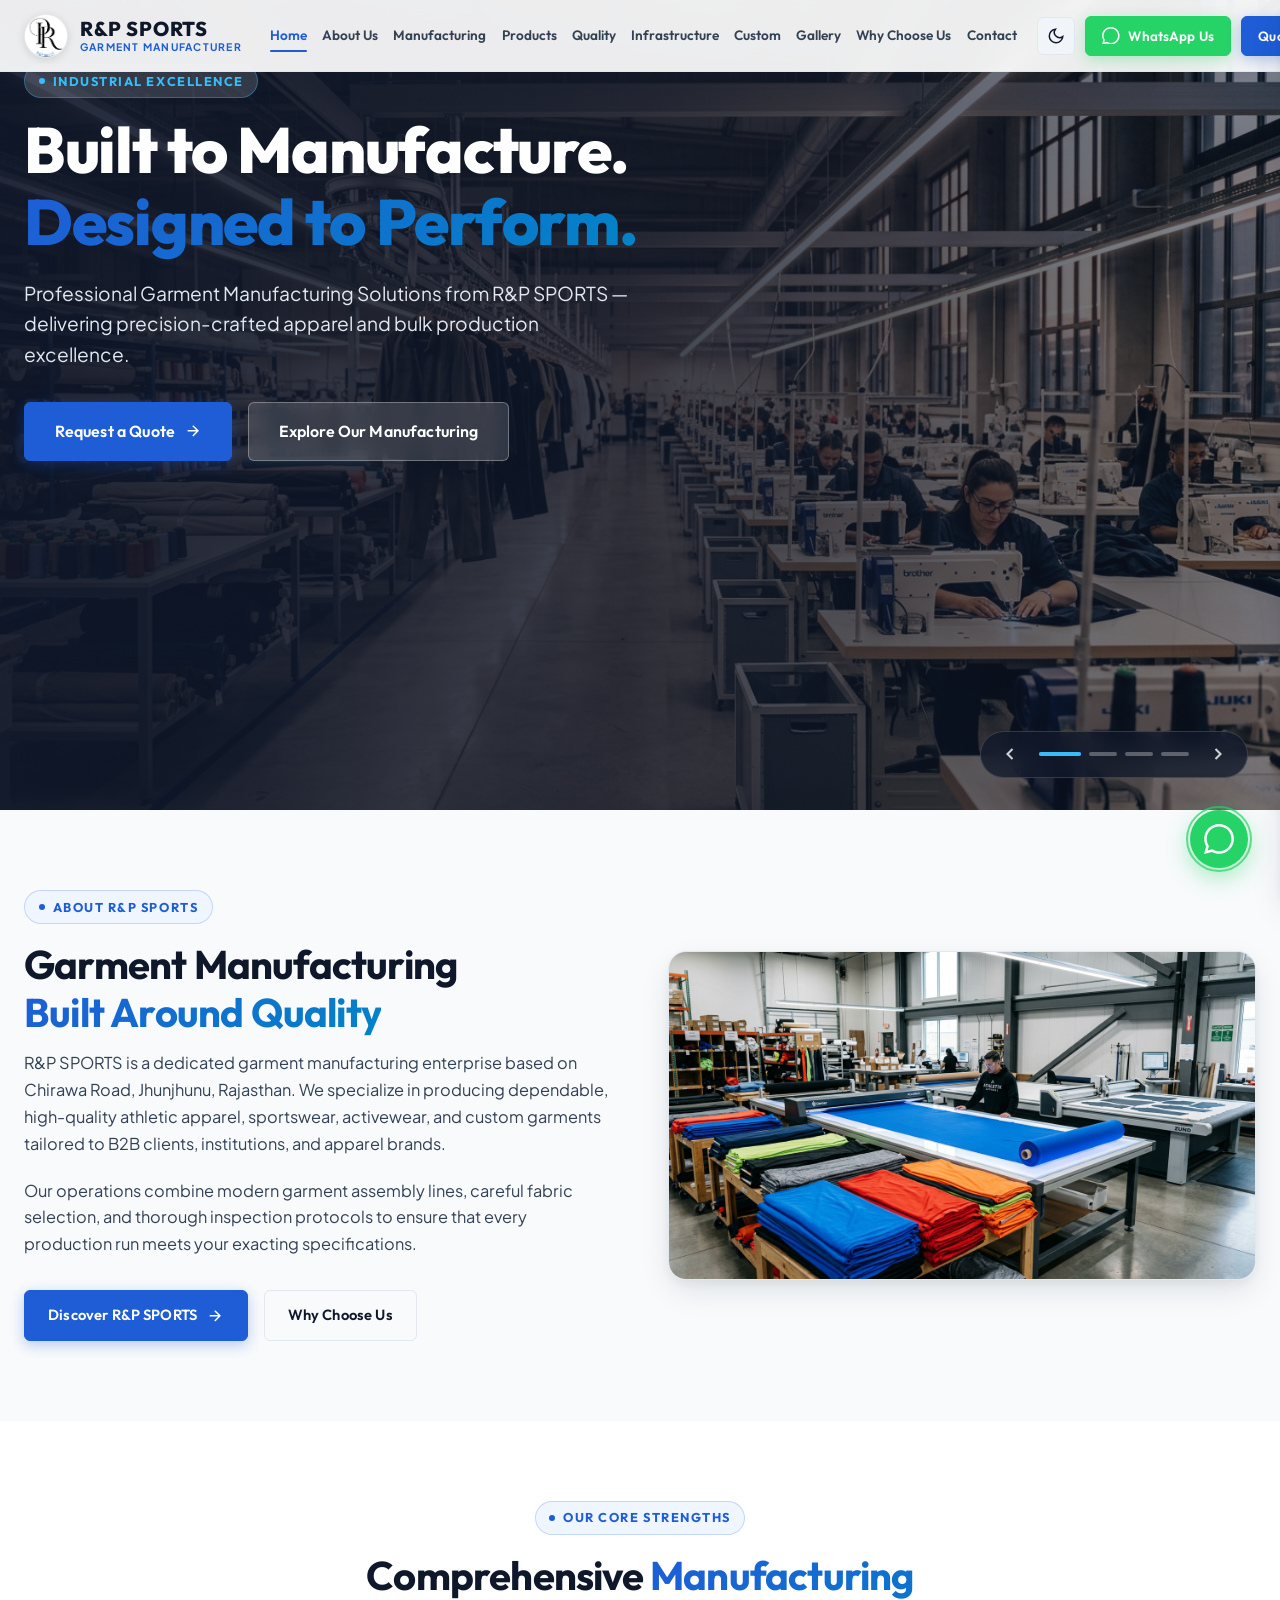
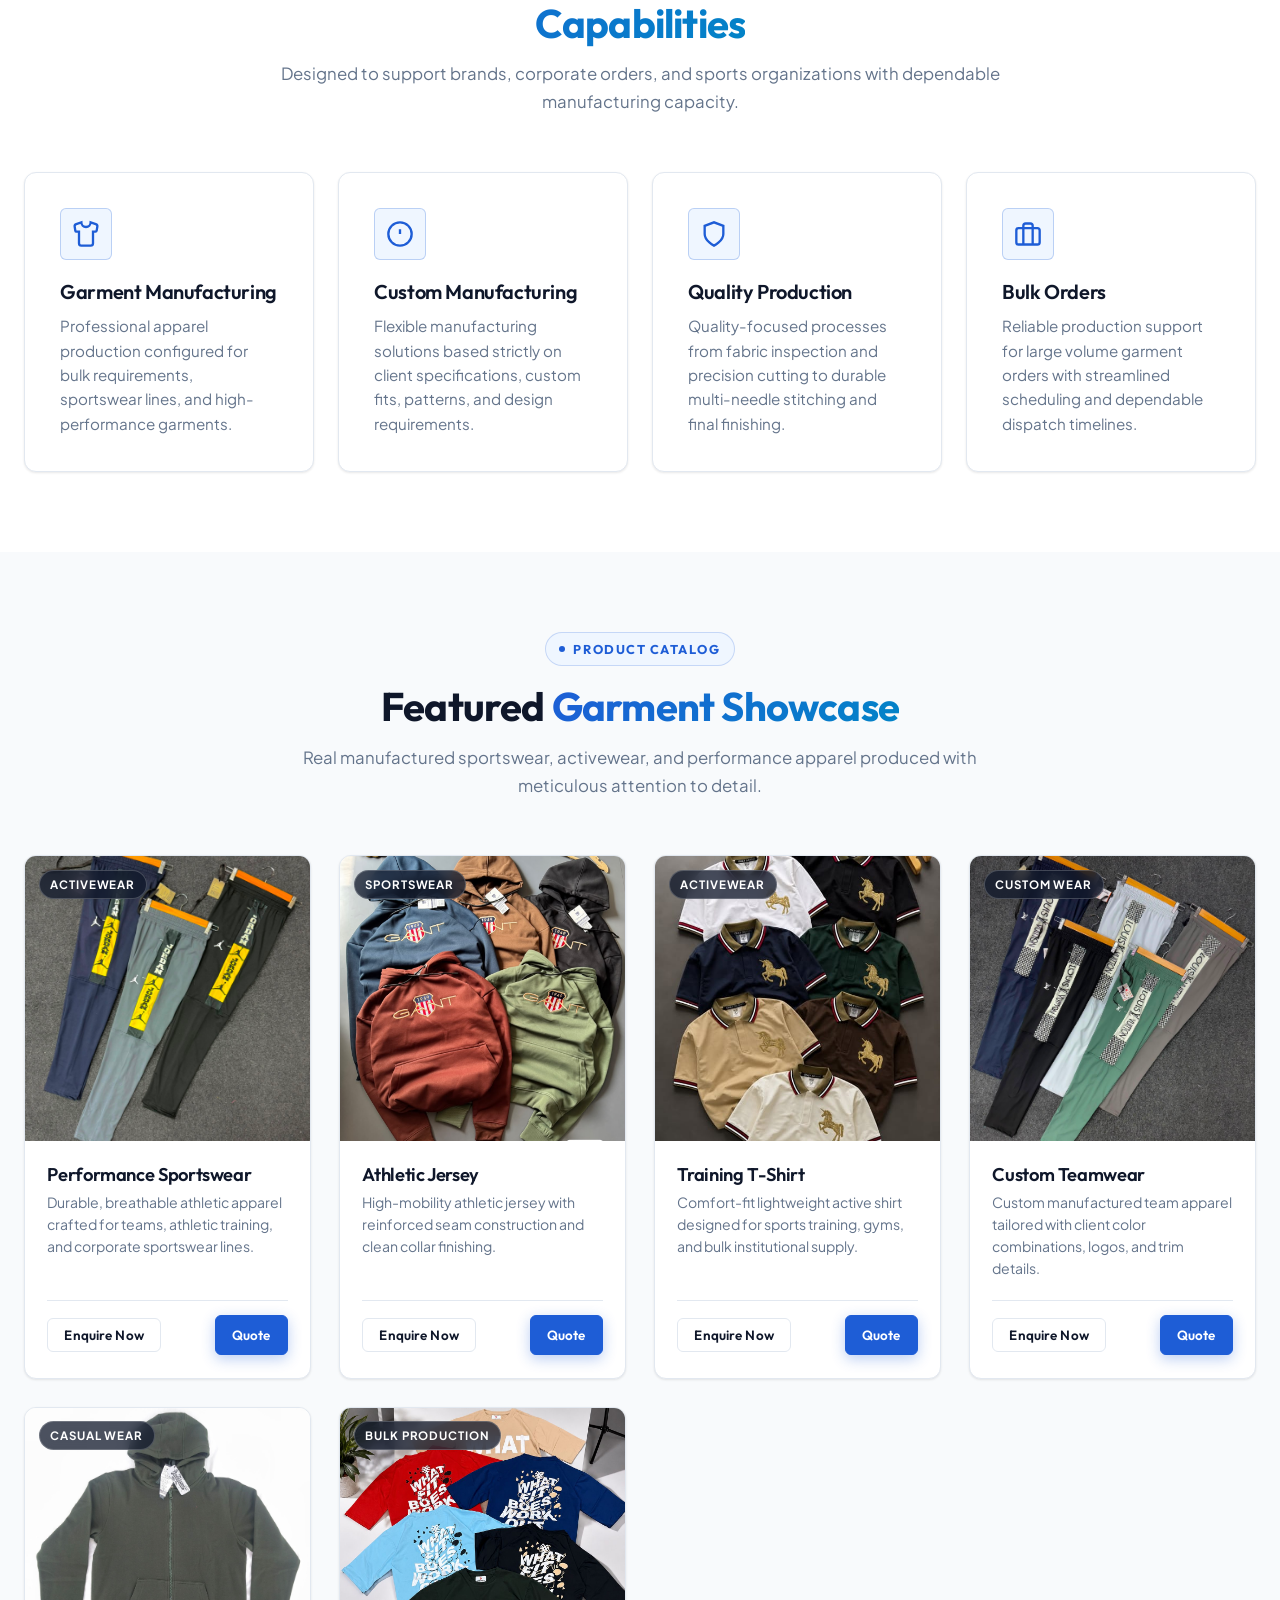
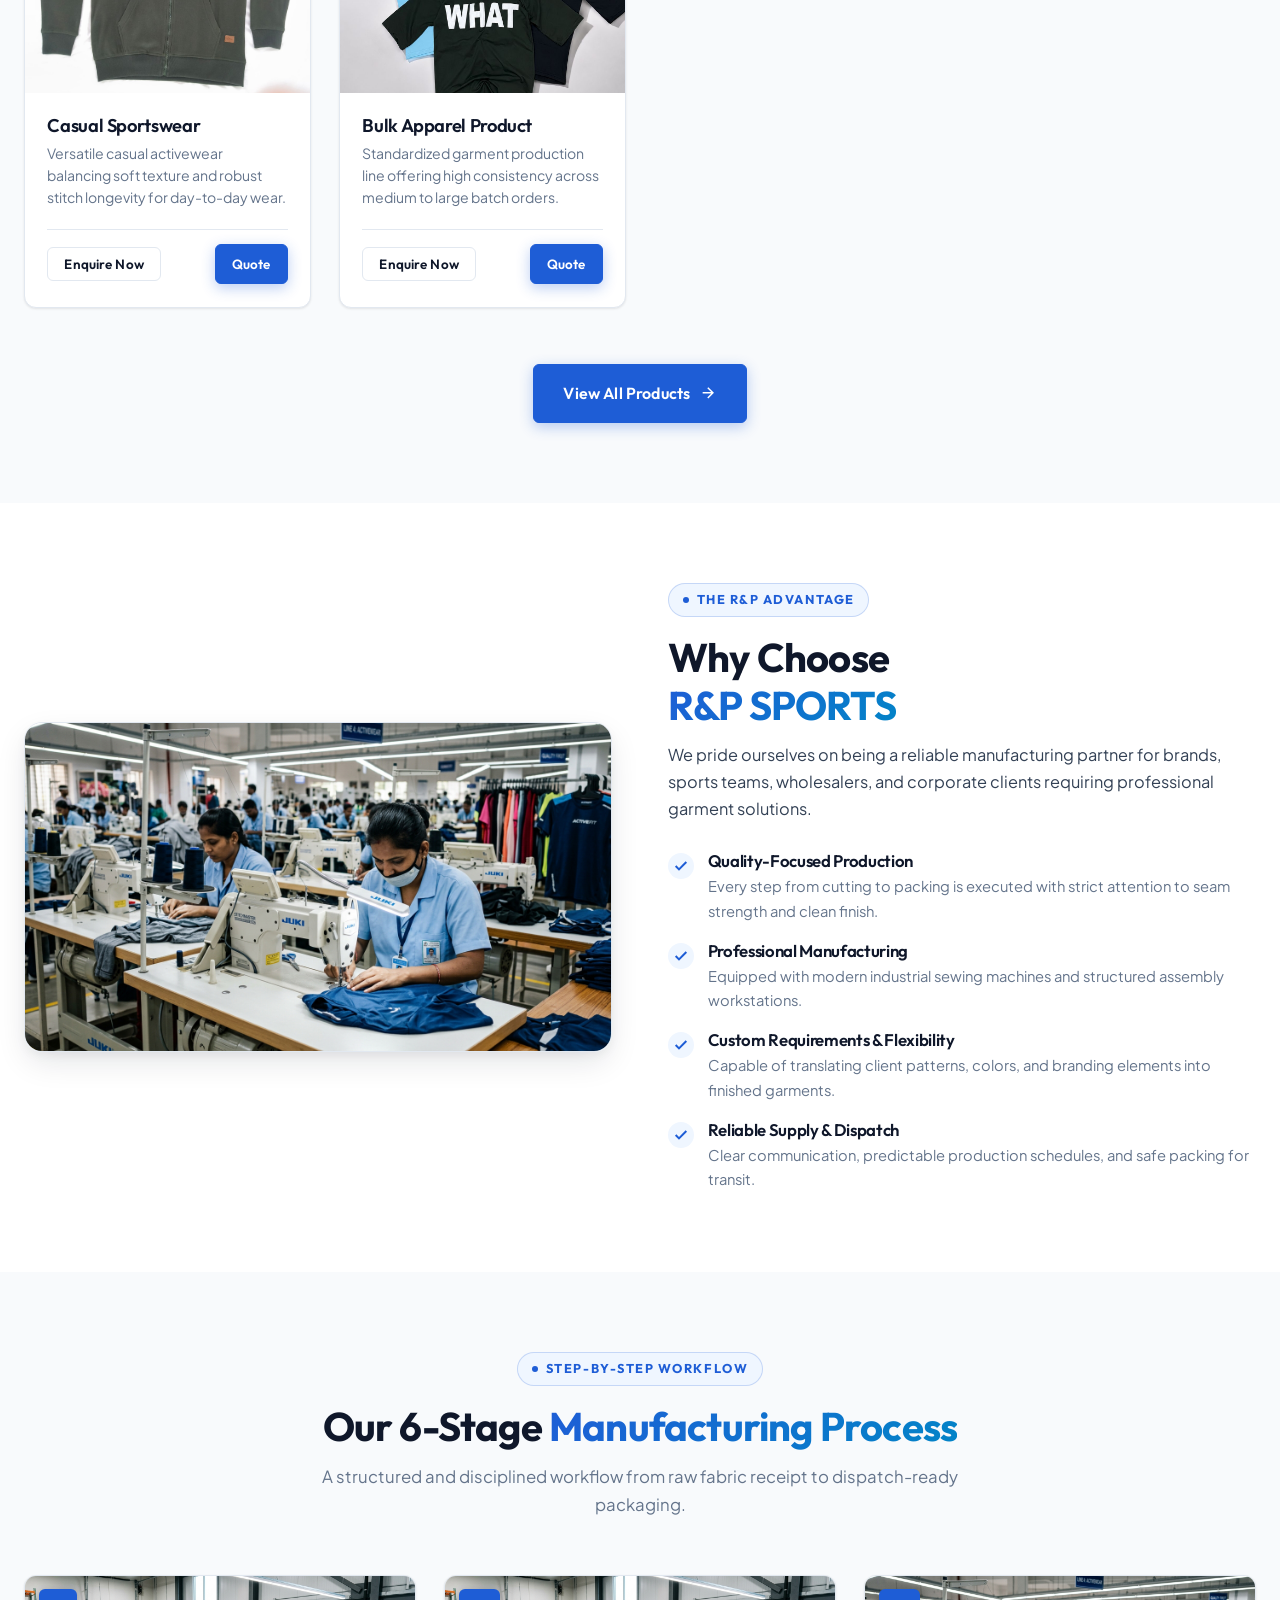
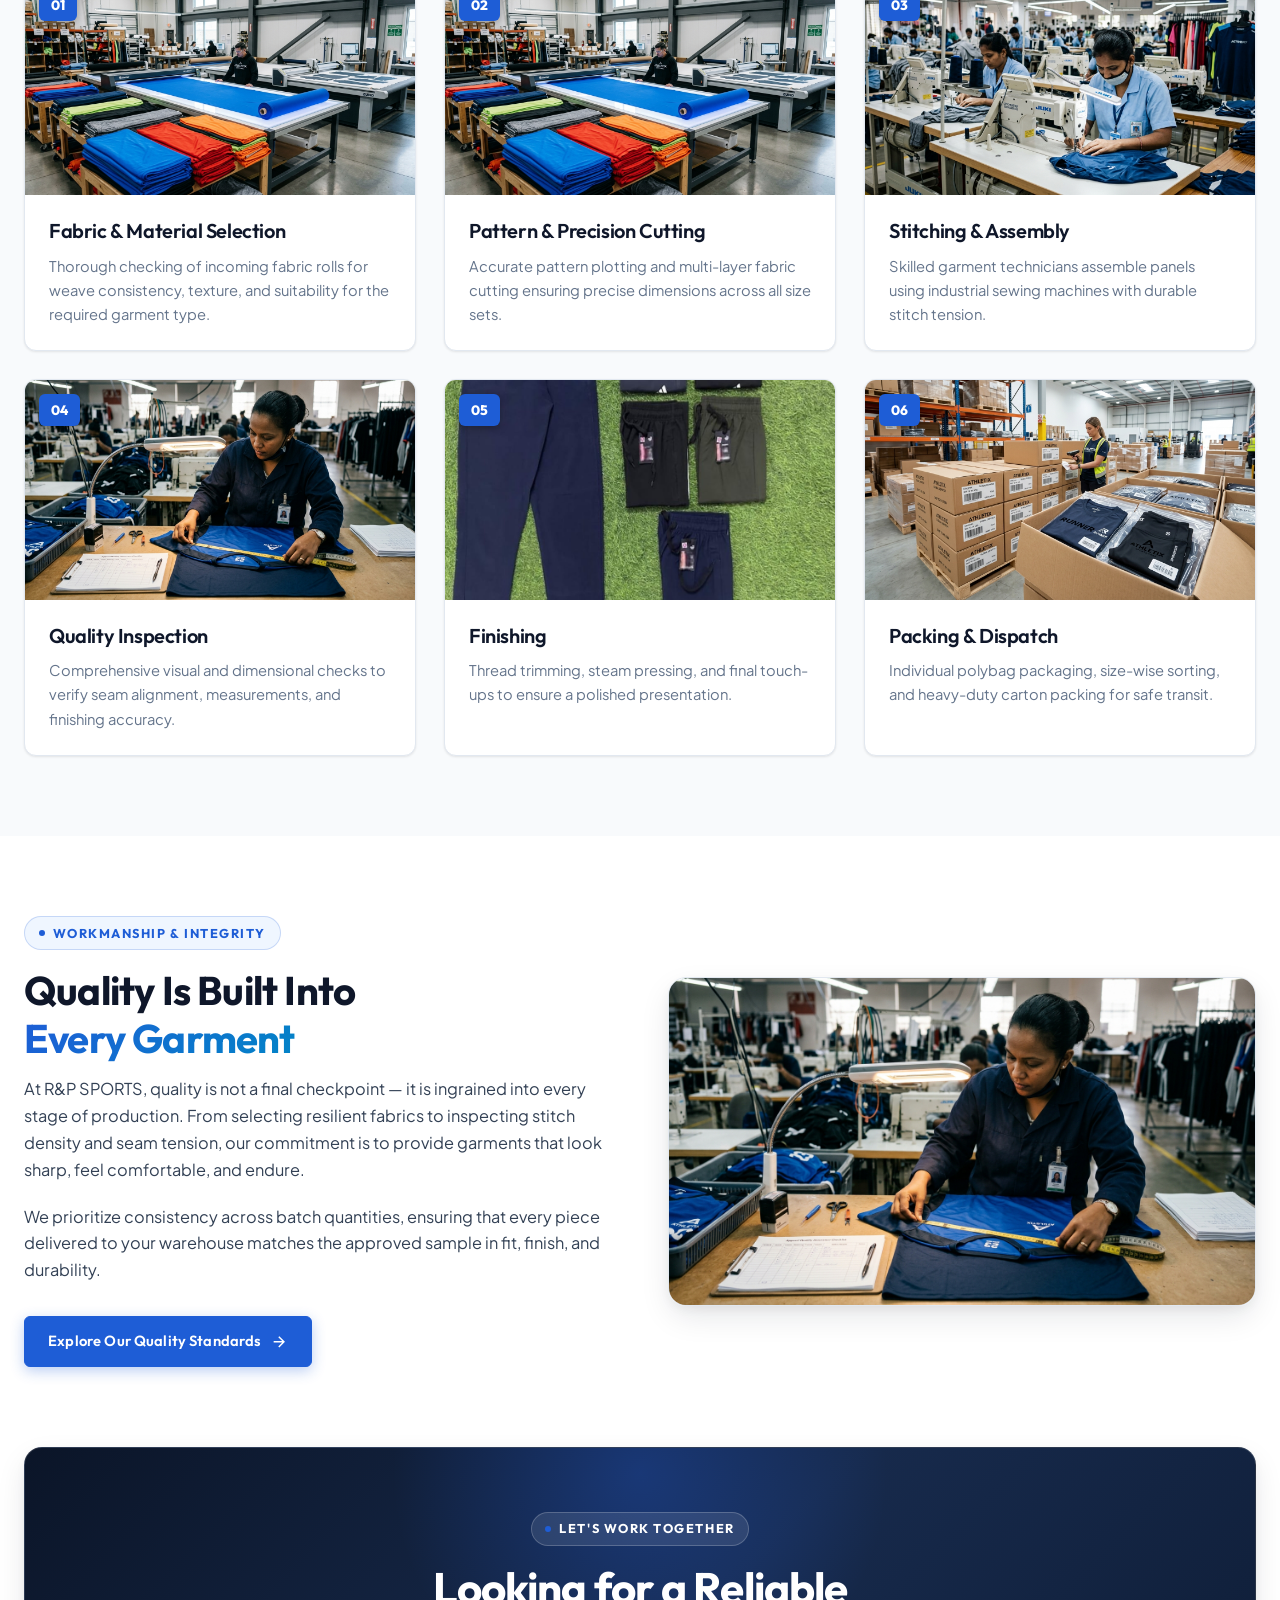
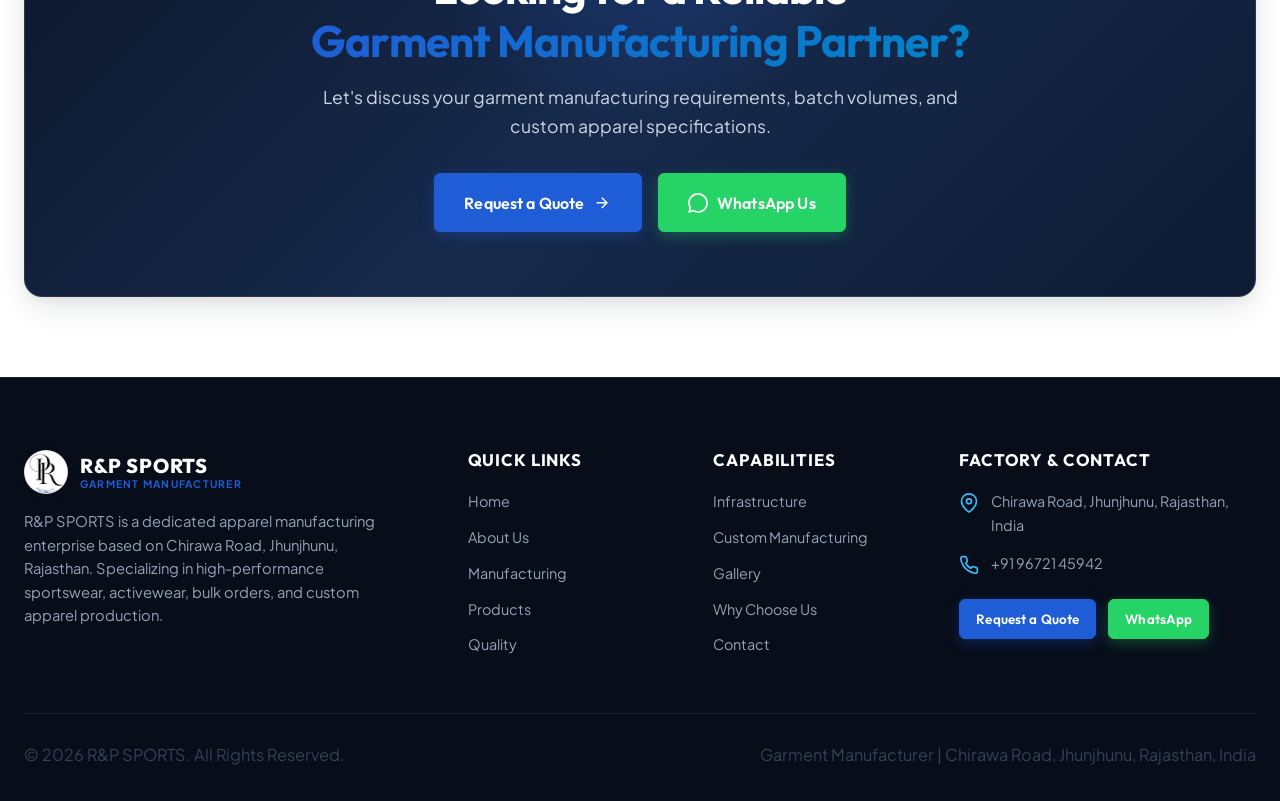
==== commit 97eaa9fb: "feat: default white mode theme, fix header spacing, and perfectly crop circular logo" ====
--- a/index.html
+++ b/index.html
@@ -41,6 +41,9 @@
   <!-- ==========================================================================
        HEADER
        ========================================================================== -->
+  <!-- ==========================================================================
+       HEADER
+       ========================================================================== -->
   <header class="site-header" id="siteHeader">
     <div class="container header-inner">
       <a href="index.html" class="brand-logo" aria-label="R&P SPORTS Home">
@@ -58,23 +61,26 @@
         <a href="products.html" class="nav-link">Products</a>
         <a href="quality.html" class="nav-link">Quality</a>
         <a href="infrastructure.html" class="nav-link">Infrastructure</a>
-        <a href="custom-manufacturing.html" class="nav-link">Custom Manufacturing</a>
+        <a href="custom-manufacturing.html" class="nav-link">Custom</a>
         <a href="gallery.html" class="nav-link">Gallery</a>
         <a href="why-choose-us.html" class="nav-link">Why Choose Us</a>
         <a href="contact.html" class="nav-link">Contact</a>
       </nav>
 
       <div class="header-actions">
+        <button class="theme-toggle-btn" aria-label="Toggle Light / Dark Theme">
+          <svg viewBox="0 0 24 24" fill="none" stroke="currentColor" stroke-width="2"><path d="M21 12.79A9 9 0 1 1 11.21 3 7 7 0 0 0 21 12.79z"></path></svg>
+        </button>
         <a href="https://wa.me/919672145942?text=Hello%20R%26P%20SPORTS,%20I%20am%20interested%20in%20your%20garment%20manufacturing%20services." target="_blank" rel="noopener" class="btn btn-whatsapp btn-sm">
           <svg viewBox="0 0 24 24" fill="currentColor"><path d="M.057 24l1.687-6.163c-1.041-1.804-1.588-3.849-1.587-5.946.003-6.556 5.338-11.891 11.893-11.891 3.181.001 6.167 1.24 8.413 3.488 2.245 2.248 3.481 5.236 3.48 8.414-.003 6.557-5.338 11.892-11.893 11.892-1.99-.001-3.951-.5-5.688-1.448l-6.305 1.654zm6.597-3.807c1.676.995 3.276 1.591 5.392 1.592 5.448 0 9.886-4.434 9.889-9.885.002-5.462-4.415-9.89-9.881-9.892-5.452 0-9.887 4.434-9.889 9.884-.001 2.225.651 3.891 1.746 5.634l-.999 3.648 3.742-.981z"/></svg>
           <span>WhatsApp Us</span>
         </a>
         <a href="contact.html" class="btn btn-primary btn-sm">
-          <span>Request a Quote</span>
+          <span>Quote</span>
           <svg viewBox="0 0 24 24" fill="none" stroke="currentColor" stroke-width="2"><path d="M5 12h14M12 5l7 7-7 7"/></svg>
         </a>
         <button class="hamburger-btn" aria-label="Toggle navigation menu">
-          <svg width="24" height="24" viewBox="0 0 24 24" fill="none" stroke="currentColor" stroke-width="2"><line x1="3" y1="12" x2="21" y2="12"></line><line x1="3" y1="6" x2="21" y2="6"></line><line x1="3" y1="18" x2="21" y2="18"></line></svg>
+          <svg width="22" height="22" viewBox="0 0 24 24" fill="none" stroke="currentColor" stroke-width="2"><line x1="3" y1="12" x2="21" y2="12"></line><line x1="3" y1="6" x2="21" y2="6"></line><line x1="3" y1="18" x2="21" y2="18"></line></svg>
         </button>
       </div>
     </div>
--- a/assets/css/style.css
+++ b/assets/css/style.css
@@ -1,60 +1,99 @@
 /* ==========================================================================
    R&P SPORTS — CORPORATE GARMENT MANUFACTURER
-   Luxury Industrial + Modern Fashion Manufacturing Stylesheet
+   High-End Luxury Design System (Light Mode Default + Dark Mode Support)
    ========================================================================== */
 
-@import url('https://fonts.googleapis.com/css2?family=Outfit:wght@300;400;500;600;700;800;900&family=Plus+Jakarta+Sans:wght@300;400;500;600;700;800&display=swap');
+@import url('https://fonts.googleapis.com/css2?family=Outfit:wght@400;500;600;700;800;900&family=Plus+Jakarta+Sans:wght@400;500;600;700;800&display=swap');
 
 :root {
-  /* Color Palette */
-  --bg-dark: #090b0e;
-  --bg-dark-surface: #10141b;
-  --bg-dark-card: #151a23;
-  --bg-dark-border: rgba(255, 255, 255, 0.08);
-  --bg-dark-glass: rgba(16, 20, 27, 0.85);
-
-  --bg-light: #f8fafc;
-  --bg-light-surface: #ffffff;
-  --bg-light-card: #f1f5f9;
-  --bg-light-border: #e2e8f0;
+  /* ==========================================
+     LIGHT THEME (DEFAULT)
+     ========================================== */
+  --bg-body: #ffffff;
+  --bg-surface: #f8fafc;
+  --bg-card: #ffffff;
+  --bg-card-alt: #f1f5f9;
+  --bg-header: rgba(255, 255, 255, 0.92);
+  --bg-header-scrolled: rgba(255, 255, 255, 0.98);
+  --bg-drawer: #ffffff;
+  
+  --border-subtle: #e2e8f0;
+  --border-card: #e2e8f0;
+  --border-focus: #2563eb;
+
+  /* Typography Colors */
+  --text-heading: #0f172a;
+  --text-body: #334155;
+  --text-muted: #64748b;
+  --text-subtle: #94a3b8;
+  --text-inverse: #ffffff;
 
   /* Brand Accents */
   --brand-blue: #1e5dd6;
   --brand-blue-hover: #1546a8;
-  --brand-blue-glow: rgba(30, 93, 214, 0.35);
-  --brand-cyan: #38bdf8;
-  --brand-navy: #0b192e;
-
-  /* Text Colors */
-  --text-main: #f8fafc;
+  --brand-blue-light: #eff6ff;
+  --brand-blue-glow: rgba(30, 93, 214, 0.25);
+  --brand-cyan: #0284c7;
+  --brand-dark: #0b1120;
+
+  /* Shadows */
+  --shadow-sm: 0 1px 3px rgba(0, 0, 0, 0.06), 0 1px 2px rgba(0, 0, 0, 0.04);
+  --shadow-md: 0 4px 16px -2px rgba(15, 23, 42, 0.08), 0 2px 6px -2px rgba(15, 23, 42, 0.04);
+  --shadow-lg: 0 12px 32px -4px rgba(15, 23, 42, 0.12), 0 4px 12px -2px rgba(15, 23, 42, 0.06);
+  --shadow-hover: 0 20px 35px -5px rgba(30, 93, 214, 0.12), 0 8px 16px -4px rgba(0, 0, 0, 0.06);
+
+  /* Dimensions & Transitions */
+  --radius-sm: 6px;
+  --radius-md: 12px;
+  --radius-lg: 18px;
+  --radius-full: 9999px;
+  --max-width: 1360px;
+
+  --transition-fast: 0.18s ease;
+  --transition-normal: 0.3s cubic-bezier(0.4, 0, 0.2, 1);
+  --transition-slow: 0.5s cubic-bezier(0.16, 1, 0.3, 1);
+
+  --font-heading: 'Outfit', -apple-system, BlinkMacSystemFont, 'Segoe UI', Roboto, sans-serif;
+  --font-body: 'Plus Jakarta Sans', -apple-system, BlinkMacSystemFont, 'Segoe UI', Roboto, sans-serif;
+}
+
+/* ==========================================
+   DARK THEME OVERRIDES
+   ========================================== */
+[data-theme="dark"] {
+  --bg-body: #090b0e;
+  --bg-surface: #10141b;
+  --bg-card: #151a23;
+  --bg-card-alt: #1a202c;
+  --bg-header: rgba(9, 11, 14, 0.88);
+  --bg-header-scrolled: rgba(9, 11, 14, 0.98);
+  --bg-drawer: #10141b;
+
+  --border-subtle: rgba(255, 255, 255, 0.08);
+  --border-card: rgba(255, 255, 255, 0.08);
+  --border-focus: #38bdf8;
+
+  --text-heading: #ffffff;
+  --text-body: #cbd5e1;
   --text-muted: #94a3b8;
   --text-subtle: #64748b;
-  --text-dark: #0f172a;
-  --text-dark-muted: #475569;
-
-  /* Typography */
-  --font-heading: 'Outfit', -apple-system, BlinkMacSystemFont, 'Segoe UI', Roboto, sans-serif;
-  --font-body: 'Plus Jakarta Sans', -apple-system, BlinkMacSystemFont, 'Segoe UI', Roboto, sans-serif;
-
-  /* Transitions & Shadows */
-  --transition-fast: 0.2s cubic-bezier(0.4, 0, 0.2, 1);
-  --transition-normal: 0.35s cubic-bezier(0.4, 0, 0.2, 1);
-  --transition-slow: 0.6s cubic-bezier(0.16, 1, 0.3, 1);
-
-  --shadow-sm: 0 2px 8px rgba(0, 0, 0, 0.12);
-  --shadow-md: 0 10px 30px rgba(0, 0, 0, 0.25);
-  --shadow-lg: 0 20px 50px rgba(0, 0, 0, 0.4);
-  --shadow-glow: 0 0 25px var(--brand-blue-glow);
-
-  --radius-sm: 6px;
-  --radius-md: 12px;
-  --radius-lg: 20px;
-  --radius-full: 9999px;
-
-  --max-width: 1320px;
-}
-
-/* Reset & Global */
+  --text-inverse: #0f172a;
+
+  --brand-blue: #2563eb;
+  --brand-blue-hover: #1d4ed8;
+  --brand-blue-light: rgba(37, 99, 235, 0.15);
+  --brand-blue-glow: rgba(37, 99, 235, 0.35);
+  --brand-cyan: #38bdf8;
+
+  --shadow-sm: 0 2px 8px rgba(0, 0, 0, 0.3);
+  --shadow-md: 0 10px 30px rgba(0, 0, 0, 0.4);
+  --shadow-lg: 0 20px 50px rgba(0, 0, 0, 0.6);
+  --shadow-hover: 0 20px 40px rgba(0, 0, 0, 0.7);
+}
+
+/* ==========================================
+   BASE & RESET
+   ========================================== */
 *, *::before, *::after {
   margin: 0;
   padding: 0;
@@ -69,12 +108,13 @@
 
 body {
   font-family: var(--font-body);
-  background-color: var(--bg-dark);
-  color: var(--text-main);
+  background-color: var(--bg-body);
+  color: var(--text-body);
   line-height: 1.65;
   overflow-x: hidden;
   -webkit-font-smoothing: antialiased;
   -moz-osx-font-smoothing: grayscale;
+  transition: background-color var(--transition-normal), color var(--transition-normal);
 }
 
 img, picture, video, canvas, svg {
@@ -86,7 +126,7 @@
 a {
   color: inherit;
   text-decoration: none;
-  transition: color var(--transition-fast);
+  transition: color var(--transition-fast), opacity var(--transition-fast);
 }
 
 button, input, textarea, select {
@@ -105,35 +145,37 @@
   padding-inline: 1.5rem;
 }
 
-/* Typography Hierarchy */
+/* ==========================================
+   TYPOGRAPHY
+   ========================================== */
 h1, h2, h3, h4, h5, h6 {
   font-family: var(--font-heading);
   font-weight: 700;
   letter-spacing: -0.02em;
-  line-height: 1.15;
-  color: #ffffff;
-}
-
-h1 { font-size: clamp(2.4rem, 5vw, 4.2rem); font-weight: 800; }
-h2 { font-size: clamp(1.85rem, 3.5vw, 2.75rem); font-weight: 700; }
-h3 { font-size: clamp(1.35rem, 2.2vw, 1.75rem); font-weight: 600; }
-h4 { font-size: 1.25rem; font-weight: 600; }
-p { color: var(--text-muted); font-size: 1.05rem; }
+  line-height: 1.2;
+  color: var(--text-heading);
+}
+
+h1 { font-size: clamp(2.2rem, 4.8vw, 3.8rem); font-weight: 800; }
+h2 { font-size: clamp(1.75rem, 3.2vw, 2.5rem); font-weight: 700; }
+h3 { font-size: clamp(1.25rem, 2vw, 1.65rem); font-weight: 600; }
+h4 { font-size: 1.15rem; font-weight: 600; }
+p { color: var(--text-body); font-size: 1.02rem; }
 
 .section-tag {
   display: inline-flex;
   align-items: center;
   gap: 0.5rem;
   font-family: var(--font-heading);
-  font-size: 0.82rem;
+  font-size: 0.8rem;
   font-weight: 700;
   text-transform: uppercase;
-  letter-spacing: 0.14em;
-  color: var(--brand-cyan);
-  background: rgba(56, 189, 248, 0.1);
-  padding: 0.35rem 0.9rem;
+  letter-spacing: 0.12em;
+  color: var(--brand-blue);
+  background: var(--brand-blue-light);
+  padding: 0.35rem 0.85rem;
   border-radius: var(--radius-full);
-  border: 1px solid rgba(56, 189, 248, 0.25);
+  border: 1px solid rgba(30, 93, 214, 0.2);
   margin-bottom: 1rem;
 }
 
@@ -141,36 +183,29 @@
   content: '';
   width: 6px;
   height: 6px;
-  background-color: var(--brand-cyan);
+  background-color: var(--brand-blue);
   border-radius: 50%;
   display: inline-block;
 }
 
-.text-gradient {
-  background: linear-gradient(135deg, #ffffff 30%, #94a3b8 100%);
+.text-blue-gradient {
+  background: linear-gradient(135deg, #1e5dd6 0%, #0284c7 100%);
   -webkit-background-clip: text;
   -webkit-text-fill-color: transparent;
 }
 
-.text-blue-gradient {
-  background: linear-gradient(135deg, #60a5fa 0%, #1e5dd6 100%);
-  -webkit-background-clip: text;
-  -webkit-text-fill-color: transparent;
-}
-
-/* ==========================================================================
-   BUTTONS & CTAs
-   ========================================================================== */
-
+/* ==========================================
+   BUTTONS
+   ========================================== */
 .btn {
   display: inline-flex;
   align-items: center;
   justify-content: center;
-  gap: 0.6rem;
-  padding: 0.85rem 1.75rem;
+  gap: 0.55rem;
+  padding: 0.75rem 1.45rem;
   font-family: var(--font-heading);
   font-weight: 600;
-  font-size: 0.95rem;
+  font-size: 0.92rem;
   letter-spacing: 0.01em;
   border-radius: var(--radius-sm);
   cursor: pointer;
@@ -181,8 +216,8 @@
 }
 
 .btn svg {
-  width: 1.15rem;
-  height: 1.15rem;
+  width: 1.1rem;
+  height: 1.1rem;
   transition: transform var(--transition-fast);
 }
 
@@ -194,26 +229,26 @@
   background: var(--brand-blue);
   color: #ffffff;
   border-color: var(--brand-blue);
-  box-shadow: 0 4px 18px rgba(30, 93, 214, 0.35);
+  box-shadow: 0 4px 14px rgba(30, 93, 214, 0.3);
 }
 
 .btn-primary:hover {
   background: var(--brand-blue-hover);
   border-color: var(--brand-blue-hover);
   transform: translateY(-2px);
-  box-shadow: 0 6px 24px rgba(30, 93, 214, 0.55);
+  box-shadow: 0 6px 20px rgba(30, 93, 214, 0.45);
 }
 
 .btn-secondary {
-  background: rgba(255, 255, 255, 0.06);
+  background: rgba(255, 255, 255, 0.15);
   color: #ffffff;
-  border-color: rgba(255, 255, 255, 0.15);
+  border-color: rgba(255, 255, 255, 0.3);
   backdrop-filter: blur(8px);
 }
 
 .btn-secondary:hover {
-  background: rgba(255, 255, 255, 0.12);
-  border-color: rgba(255, 255, 255, 0.3);
+  background: rgba(255, 255, 255, 0.25);
+  border-color: #ffffff;
   transform: translateY(-2px);
 }
 
@@ -221,91 +256,92 @@
   background: #25d366;
   color: #ffffff;
   border-color: #25d366;
-  box-shadow: 0 4px 18px rgba(37, 211, 102, 0.3);
+  box-shadow: 0 4px 14px rgba(37, 211, 102, 0.3);
 }
 
 .btn-whatsapp:hover {
   background: #1eb956;
   border-color: #1eb956;
   transform: translateY(-2px);
-  box-shadow: 0 6px 24px rgba(37, 211, 102, 0.45);
+  box-shadow: 0 6px 20px rgba(37, 211, 102, 0.45);
 }
 
 .btn-outline {
   background: transparent;
-  color: #ffffff;
-  border-color: rgba(255, 255, 255, 0.25);
+  color: var(--text-heading);
+  border-color: var(--border-subtle);
 }
 
 .btn-outline:hover {
-  border-color: var(--brand-cyan);
-  color: var(--brand-cyan);
-  background: rgba(56, 189, 248, 0.05);
+  border-color: var(--brand-blue);
+  color: var(--brand-blue);
+  background: var(--brand-blue-light);
   transform: translateY(-2px);
 }
 
 .btn-sm {
-  padding: 0.55rem 1.15rem;
-  font-size: 0.85rem;
+  padding: 0.5rem 1rem;
+  font-size: 0.84rem;
 }
 
 .btn-lg {
-  padding: 1.1rem 2.2rem;
-  font-size: 1.05rem;
-}
-
-/* ==========================================================================
-   HEADER & NAVIGATION
-   ========================================================================== */
-
+  padding: 0.95rem 1.85rem;
+  font-size: 1rem;
+}
+
+/* ==========================================
+   HEADER & NAVIGATION (PROPER TEXT & SPACING)
+   ========================================== */
 .site-header {
   position: fixed;
   top: 0;
   left: 0;
   width: 100%;
   z-index: 1000;
-  background: rgba(9, 11, 14, 0.75);
+  background: var(--bg-header);
   backdrop-filter: blur(14px);
   -webkit-backdrop-filter: blur(14px);
-  border-bottom: 1px solid rgba(255, 255, 255, 0.06);
-  transition: all var(--transition-normal);
-  padding: 1.1rem 0;
+  border-bottom: 1px solid var(--border-subtle);
+  transition: padding var(--transition-normal), background var(--transition-normal), box-shadow var(--transition-normal);
+  padding: 0.85rem 0;
 }
 
 .site-header.scrolled {
-  padding: 0.7rem 0;
-  background: rgba(9, 11, 14, 0.95);
-  border-bottom: 1px solid rgba(255, 255, 255, 0.1);
-  box-shadow: 0 10px 30px rgba(0, 0, 0, 0.5);
+  padding: 0.55rem 0;
+  background: var(--bg-header-scrolled);
+  box-shadow: var(--shadow-md);
 }
 
 .header-inner {
   display: flex;
   align-items: center;
   justify-content: space-between;
-  gap: 1.5rem;
-}
-
+  gap: 1.25rem;
+}
+
+/* Brand Logo Container */
 .brand-logo {
   display: flex;
   align-items: center;
-  gap: 0.85rem;
+  gap: 0.75rem;
   text-decoration: none;
+  flex-shrink: 0;
+  margin-right: 0.5rem;
 }
 
 .brand-logo-img {
-  width: 46px;
-  height: 46px;
+  width: 44px;
+  height: 44px;
   object-fit: contain;
   border-radius: 50%;
   background: #ffffff;
-  padding: 2px;
-  box-shadow: 0 0 15px rgba(255, 255, 255, 0.15);
+  box-shadow: 0 2px 8px rgba(0, 0, 0, 0.12);
+  border: 1px solid rgba(0, 0, 0, 0.08);
   transition: transform var(--transition-fast);
 }
 
 .brand-logo:hover .brand-logo-img {
-  transform: scale(1.05);
+  transform: scale(1.06);
 }
 
 .brand-logo-text {
@@ -315,38 +351,42 @@
 
 .brand-title {
   font-family: var(--font-heading);
-  font-size: 1.35rem;
+  font-size: 1.25rem;
   font-weight: 800;
-  color: #ffffff;
-  letter-spacing: 0.05em;
-  line-height: 1;
+  color: var(--text-heading);
+  letter-spacing: 0.04em;
+  line-height: 1.1;
+  white-space: nowrap;
 }
 
 .brand-subtitle {
-  font-size: 0.7rem;
-  font-weight: 600;
+  font-size: 0.65rem;
+  font-weight: 700;
   text-transform: uppercase;
   letter-spacing: 0.12em;
-  color: var(--brand-cyan);
-  margin-top: 3px;
-}
-
-/* Desktop Nav */
+  color: var(--brand-blue);
+  line-height: 1;
+  margin-top: 2px;
+  white-space: nowrap;
+}
+
+/* Desktop Navigation */
 .main-nav {
   display: flex;
   align-items: center;
-  gap: 1.5rem;
+  gap: 0.95rem;
+  flex-shrink: 1;
 }
 
 .nav-link {
   font-family: var(--font-heading);
-  font-size: 0.88rem;
-  font-weight: 500;
-  color: #cbd5e1;
+  font-size: 0.85rem;
+  font-weight: 600;
+  color: var(--text-body);
   position: relative;
-  padding: 0.4rem 0;
+  padding: 0.35rem 0;
+  white-space: nowrap;
   transition: color var(--transition-fast);
-  white-space: nowrap;
 }
 
 .nav-link::after {
@@ -363,7 +403,7 @@
 
 .nav-link:hover,
 .nav-link.active {
-  color: #ffffff;
+  color: var(--brand-blue);
 }
 
 .nav-link:hover::after,
@@ -371,19 +411,46 @@
   width: 100%;
 }
 
+/* Header Actions & Theme Toggle */
 .header-actions {
   display: flex;
   align-items: center;
-  gap: 0.75rem;
+  gap: 0.65rem;
+  flex-shrink: 0;
+}
+
+.theme-toggle-btn {
+  background: var(--bg-card-alt);
+  border: 1px solid var(--border-subtle);
+  color: var(--text-heading);
+  width: 38px;
+  height: 38px;
+  border-radius: var(--radius-sm);
+  cursor: pointer;
+  display: flex;
+  align-items: center;
+  justify-content: center;
+  transition: all var(--transition-fast);
+}
+
+.theme-toggle-btn:hover {
+  background: var(--brand-blue-light);
+  border-color: var(--brand-blue);
+  color: var(--brand-blue);
+}
+
+.theme-toggle-btn svg {
+  width: 18px;
+  height: 18px;
 }
 
 .hamburger-btn {
   display: none;
-  background: transparent;
-  border: 1px solid rgba(255, 255, 255, 0.15);
-  color: #ffffff;
-  width: 44px;
-  height: 44px;
+  background: var(--bg-card-alt);
+  border: 1px solid var(--border-subtle);
+  color: var(--text-heading);
+  width: 40px;
+  height: 40px;
   border-radius: var(--radius-sm);
   cursor: pointer;
   align-items: center;
@@ -392,17 +459,19 @@
 }
 
 .hamburger-btn:hover {
-  background: rgba(255, 255, 255, 0.08);
-  border-color: rgba(255, 255, 255, 0.3);
-}
-
-/* Mobile Drawer */
+  background: var(--brand-blue-light);
+  border-color: var(--brand-blue);
+}
+
+/* ==========================================
+   MOBILE NAVIGATION DRAWER
+   ========================================== */
 .mobile-nav-overlay {
   position: fixed;
   inset: 0;
-  background: rgba(0, 0, 0, 0.75);
-  backdrop-filter: blur(8px);
-  z-index: 1001;
+  background: rgba(15, 23, 42, 0.6);
+  backdrop-filter: blur(6px);
+  z-index: 1100;
   opacity: 0;
   visibility: hidden;
   transition: all var(--transition-normal);
@@ -418,16 +487,17 @@
   top: 0;
   right: 0;
   bottom: 0;
-  width: min(85vw, 360px);
-  background: var(--bg-dark-surface);
-  border-left: 1px solid var(--bg-dark-border);
-  z-index: 1002;
+  width: min(85vw, 340px);
+  background: var(--bg-drawer);
+  border-left: 1px solid var(--border-subtle);
+  z-index: 1101;
   transform: translateX(100%);
   transition: transform var(--transition-normal);
   display: flex;
   flex-direction: column;
   padding: 1.5rem;
   overflow-y: auto;
+  box-shadow: var(--shadow-lg);
 }
 
 .mobile-nav-drawer.open {
@@ -438,64 +508,64 @@
   display: flex;
   align-items: center;
   justify-content: space-between;
-  margin-bottom: 2rem;
+  margin-bottom: 1.5rem;
   padding-bottom: 1rem;
-  border-bottom: 1px solid var(--bg-dark-border);
+  border-bottom: 1px solid var(--border-subtle);
 }
 
 .mobile-close-btn {
-  background: transparent;
-  border: none;
-  color: #ffffff;
-  width: 38px;
-  height: 38px;
+  background: var(--bg-card-alt);
+  border: 1px solid var(--border-subtle);
+  color: var(--text-heading);
+  width: 36px;
+  height: 36px;
   cursor: pointer;
   display: flex;
   align-items: center;
   justify-content: center;
   border-radius: 50%;
-  background: rgba(255, 255, 255, 0.05);
 }
 
 .mobile-links {
   display: flex;
   flex-direction: column;
-  gap: 1.1rem;
+  gap: 0.6rem;
 }
 
 .mobile-link {
   font-family: var(--font-heading);
-  font-size: 1.1rem;
+  font-size: 1.05rem;
   font-weight: 600;
-  color: #e2e8f0;
-  padding: 0.5rem 0;
+  color: var(--text-heading);
+  padding: 0.45rem 0.5rem;
+  border-radius: var(--radius-sm);
   display: block;
 }
 
 .mobile-link.active,
 .mobile-link:hover {
-  color: var(--brand-cyan);
+  color: var(--brand-blue);
+  background: var(--brand-blue-light);
 }
 
 .mobile-cta-group {
   margin-top: auto;
-  padding-top: 2rem;
+  padding-top: 1.5rem;
   display: flex;
   flex-direction: column;
-  gap: 0.85rem;
-}
-
-/* ==========================================================================
-   HERO SECTION & SLIDESHOW (3s Interval)
-   ========================================================================== */
-
+  gap: 0.75rem;
+}
+
+/* ==========================================
+   HERO SECTION & 3-SECOND SLIDESHOW
+   ========================================== */
 .hero-slider-section {
   position: relative;
-  min-height: 100vh;
+  min-height: 90vh;
   display: flex;
   align-items: center;
   overflow: hidden;
-  padding-top: 80px;
+  padding-top: 70px;
 }
 
 .slides-container {
@@ -512,7 +582,7 @@
   height: 100%;
   opacity: 0;
   visibility: hidden;
-  transition: opacity 1s cubic-bezier(0.4, 0, 0.2, 1), visibility 1s ease;
+  transition: opacity 0.9s cubic-bezier(0.4, 0, 0.2, 1), visibility 0.9s ease;
 }
 
 .hero-slide.active {
@@ -527,8 +597,8 @@
   width: 100%;
   height: 100%;
   object-fit: cover;
-  transform: scale(1.08);
-  transition: transform 6s cubic-bezier(0.25, 1, 0.5, 1);
+  transform: scale(1.06);
+  transition: transform 5s cubic-bezier(0.25, 1, 0.5, 1);
 }
 
 .hero-slide.active .slide-image {
@@ -540,9 +610,9 @@
   inset: 0;
   background: linear-gradient(
     90deg,
-    rgba(9, 11, 14, 0.94) 0%,
-    rgba(9, 11, 14, 0.8) 50%,
-    rgba(9, 11, 14, 0.55) 100%
+    rgba(15, 23, 42, 0.92) 0%,
+    rgba(15, 23, 42, 0.8) 50%,
+    rgba(15, 23, 42, 0.5) 100%
   );
   z-index: 1;
 }
@@ -550,22 +620,33 @@
 .hero-content {
   position: relative;
   z-index: 2;
-  max-width: 800px;
+  max-width: 780px;
   padding: 4rem 0;
 }
 
+.hero-content .section-tag {
+  background: rgba(255, 255, 255, 0.15);
+  color: #38bdf8;
+  border-color: rgba(56, 189, 248, 0.35);
+}
+
+.hero-content .section-tag::before {
+  background-color: #38bdf8;
+}
+
 .hero-title {
-  font-size: clamp(2.4rem, 5.5vw, 4.2rem);
+  font-size: clamp(2.3rem, 5vw, 4rem);
   font-weight: 800;
-  line-height: 1.1;
-  margin-bottom: 1.5rem;
+  line-height: 1.12;
+  margin-bottom: 1.25rem;
+  color: #ffffff;
 }
 
 .hero-desc {
-  font-size: clamp(1.05rem, 2vw, 1.25rem);
-  color: #cbd5e1;
-  margin-bottom: 2.2rem;
-  max-width: 640px;
+  font-size: clamp(1rem, 1.8vw, 1.2rem);
+  color: #e2e8f0;
+  margin-bottom: 2rem;
+  max-width: 620px;
   line-height: 1.6;
 }
 
@@ -579,29 +660,29 @@
 /* Slider Controls */
 .slider-controls {
   position: absolute;
-  bottom: 2.5rem;
-  right: 2.5rem;
+  bottom: 2rem;
+  right: 2rem;
   z-index: 3;
   display: flex;
   align-items: center;
-  gap: 1.25rem;
-  background: rgba(16, 20, 27, 0.75);
-  backdrop-filter: blur(12px);
-  padding: 0.75rem 1.25rem;
+  gap: 1rem;
+  background: rgba(15, 23, 42, 0.75);
+  backdrop-filter: blur(10px);
+  padding: 0.6rem 1rem;
   border-radius: var(--radius-full);
-  border: 1px solid rgba(255, 255, 255, 0.12);
+  border: 1px solid rgba(255, 255, 255, 0.15);
 }
 
 .slide-dots {
   display: flex;
   align-items: center;
-  gap: 0.6rem;
+  gap: 0.5rem;
 }
 
 .slide-dot {
-  width: 32px;
+  width: 28px;
   height: 4px;
-  background: rgba(255, 255, 255, 0.25);
+  background: rgba(255, 255, 255, 0.3);
   border: none;
   border-radius: var(--radius-full);
   cursor: pointer;
@@ -612,7 +693,7 @@
 
 .slide-dot.active {
   background: var(--brand-blue);
-  width: 48px;
+  width: 42px;
 }
 
 .slide-dot.active::before {
@@ -622,7 +703,7 @@
   left: 0;
   height: 100%;
   width: 100%;
-  background: var(--brand-cyan);
+  background: #38bdf8;
   animation: dotProgress 3s linear infinite;
 }
 
@@ -639,9 +720,9 @@
   display: flex;
   align-items: center;
   justify-content: center;
-  width: 28px;
-  height: 28px;
-  opacity: 0.75;
+  width: 26px;
+  height: 26px;
+  opacity: 0.8;
   transition: opacity var(--transition-fast);
 }
 
@@ -649,72 +730,58 @@
   opacity: 1;
 }
 
-/* Page Hero (Inner Pages) */
+/* Inner Page Hero */
 .page-hero {
   position: relative;
-  padding: 8.5rem 0 4.5rem;
+  padding: 8rem 0 4rem;
+  background: linear-gradient(180deg, var(--brand-blue-light) 0%, var(--bg-body) 100%);
+  border-bottom: 1px solid var(--border-subtle);
+  overflow: hidden;
+}
+
+[data-theme="dark"] .page-hero {
   background: linear-gradient(180deg, #101520 0%, #090b0e 100%);
-  border-bottom: 1px solid var(--bg-dark-border);
-  overflow: hidden;
 }
 
 .page-hero-bg {
   position: absolute;
   inset: 0;
-  opacity: 0.15;
+  opacity: 0.08;
   background-size: cover;
   background-position: center;
-  mix-blend-mode: luminosity;
 }
 
 .page-hero-content {
   position: relative;
   z-index: 2;
-  max-width: 820px;
+  max-width: 800px;
 }
 
 .page-hero-title {
-  margin-bottom: 1rem;
+  margin-bottom: 0.85rem;
 }
 
 .page-hero-subtitle {
-  font-size: 1.25rem;
-  color: #94a3b8;
-  max-width: 680px;
-}
-
-/* ==========================================================================
-   SECTIONS & GRIDS
-   ========================================================================== */
-
+  font-size: 1.15rem;
+  color: var(--text-muted);
+  max-width: 660px;
+}
+
+/* ==========================================
+   SECTIONS & LAYOUTS
+   ========================================== */
 .section {
-  padding: 5.5rem 0;
+  padding: 5rem 0;
   position: relative;
 }
 
 .section-alt {
-  background-color: var(--bg-dark-surface);
-}
-
-.section-light {
-  background-color: var(--bg-light);
-  color: var(--text-dark);
-}
-
-.section-light h1,
-.section-light h2,
-.section-light h3,
-.section-light h4 {
-  color: var(--text-dark);
-}
-
-.section-light p {
-  color: var(--text-dark-muted);
+  background-color: var(--bg-surface);
 }
 
 .section-header {
   text-align: center;
-  max-width: 760px;
+  max-width: 720px;
   margin: 0 auto 3.5rem;
 }
 
@@ -724,14 +791,15 @@
 }
 
 .section-title {
-  margin-bottom: 1rem;
+  margin-bottom: 0.85rem;
 }
 
 .section-desc {
-  font-size: 1.1rem;
-}
-
-/* Feature & Capability Cards */
+  font-size: 1.05rem;
+  color: var(--text-muted);
+}
+
+/* Grids */
 .grid-2 {
   display: grid;
   grid-template-columns: repeat(2, 1fr);
@@ -748,14 +816,16 @@
 .grid-4 {
   display: grid;
   grid-template-columns: repeat(4, 1fr);
-  gap: 1.75rem;
-}
-
+  gap: 1.5rem;
+}
+
+/* Feature & Capability Cards */
 .feature-card {
-  background: var(--bg-dark-card);
-  border: 1px solid var(--bg-dark-border);
-  padding: 2.25rem;
+  background: var(--bg-card);
+  border: 1px solid var(--border-card);
+  padding: 2.2rem;
   border-radius: var(--radius-md);
+  box-shadow: var(--shadow-sm);
   transition: all var(--transition-normal);
   position: relative;
   overflow: hidden;
@@ -770,15 +840,15 @@
   left: 0;
   width: 100%;
   height: 3px;
-  background: linear-gradient(90deg, var(--brand-blue), var(--brand-cyan));
+  background: linear-gradient(90deg, var(--brand-blue), #38bdf8);
   opacity: 0;
   transition: opacity var(--transition-normal);
 }
 
 .feature-card:hover {
-  transform: translateY(-6px);
-  border-color: rgba(56, 189, 248, 0.3);
-  box-shadow: var(--shadow-md);
+  transform: translateY(-5px);
+  border-color: rgba(30, 93, 214, 0.35);
+  box-shadow: var(--shadow-hover);
 }
 
 .feature-card:hover::before {
@@ -786,16 +856,19 @@
 }
 
 .feature-icon-box {
-  width: 58px;
-  height: 58px;
-  background: rgba(30, 93, 214, 0.12);
-  border: 1px solid rgba(30, 93, 214, 0.3);
+  width: 52px;
+  height: 52px;
+  background: var(--brand-blue-light);
+  border: 1px solid rgba(30, 93, 214, 0.25);
   border-radius: var(--radius-sm);
   display: flex;
   align-items: center;
   justify-content: center;
-  color: var(--brand-cyan);
-  margin-bottom: 1.5rem;
+  color: var(--brand-blue);
+  font-family: var(--font-heading);
+  font-weight: 800;
+  font-size: 1.15rem;
+  margin-bottom: 1.25rem;
   transition: all var(--transition-fast);
 }
 
@@ -806,47 +879,47 @@
 }
 
 .feature-title {
-  font-size: 1.35rem;
-  margin-bottom: 0.75rem;
+  font-size: 1.25rem;
+  margin-bottom: 0.65rem;
 }
 
 .feature-desc {
-  font-size: 0.98rem;
+  font-size: 0.95rem;
   color: var(--text-muted);
   line-height: 1.6;
 }
 
-/* ==========================================================================
-   PRODUCT SHOWCASE & EDITORIAL CARDS
-   ========================================================================== */
-
+/* ==========================================
+   PRODUCT CATALOG CARDS
+   ========================================== */
 .product-grid {
   display: grid;
   grid-template-columns: repeat(auto-fill, minmax(280px, 1fr));
-  gap: 2rem;
+  gap: 1.75rem;
 }
 
 .product-card {
-  background: var(--bg-dark-card);
-  border: 1px solid var(--bg-dark-border);
+  background: var(--bg-card);
+  border: 1px solid var(--border-card);
   border-radius: var(--radius-md);
   overflow: hidden;
+  box-shadow: var(--shadow-sm);
   transition: all var(--transition-normal);
   display: flex;
   flex-direction: column;
 }
 
 .product-card:hover {
-  transform: translateY(-8px);
-  border-color: rgba(56, 189, 248, 0.35);
-  box-shadow: 0 15px 35px rgba(0, 0, 0, 0.5);
+  transform: translateY(-6px);
+  border-color: rgba(30, 93, 214, 0.35);
+  box-shadow: var(--shadow-hover);
 }
 
 .product-media {
   position: relative;
   aspect-ratio: 1 / 1;
   overflow: hidden;
-  background: #0d1016;
+  background: var(--bg-card-alt);
 }
 
 .product-img {
@@ -857,30 +930,30 @@
 }
 
 .product-card:hover .product-img {
-  transform: scale(1.08);
+  transform: scale(1.06);
 }
 
 .product-badge {
   position: absolute;
-  top: 1rem;
-  left: 1rem;
-  background: rgba(9, 11, 14, 0.75);
-  backdrop-filter: blur(8px);
-  border: 1px solid rgba(255, 255, 255, 0.15);
+  top: 0.85rem;
+  left: 0.85rem;
+  background: rgba(15, 23, 42, 0.75);
+  backdrop-filter: blur(6px);
+  border: 1px solid rgba(255, 255, 255, 0.2);
   color: #ffffff;
-  font-size: 0.75rem;
+  font-size: 0.72rem;
   font-weight: 700;
   text-transform: uppercase;
   letter-spacing: 0.08em;
-  padding: 0.3rem 0.75rem;
+  padding: 0.25rem 0.65rem;
   border-radius: var(--radius-full);
 }
 
 .product-overlay {
   position: absolute;
   inset: 0;
-  background: rgba(9, 11, 14, 0.65);
-  backdrop-filter: blur(4px);
+  background: rgba(15, 23, 42, 0.55);
+  backdrop-filter: blur(3px);
   display: flex;
   align-items: center;
   justify-content: center;
@@ -893,30 +966,31 @@
 }
 
 .product-body {
-  padding: 1.5rem;
+  padding: 1.4rem;
   display: flex;
   flex-direction: column;
   flex-grow: 1;
 }
 
 .product-name {
-  font-size: 1.2rem;
-  margin-bottom: 0.5rem;
+  font-size: 1.15rem;
+  margin-bottom: 0.4rem;
 }
 
 .product-caption {
-  font-size: 0.9rem;
+  font-size: 0.88rem;
   color: var(--text-muted);
   margin-bottom: 1.25rem;
   flex-grow: 1;
+  line-height: 1.55;
 }
 
 .product-footer {
   display: flex;
   align-items: center;
   justify-content: space-between;
-  padding-top: 1rem;
-  border-top: 1px solid var(--bg-dark-border);
+  padding-top: 0.9rem;
+  border-top: 1px solid var(--border-subtle);
 }
 
 /* Category Filter Tabs */
@@ -924,20 +998,21 @@
   display: flex;
   flex-wrap: wrap;
   justify-content: center;
-  gap: 0.75rem;
-  margin-bottom: 3rem;
+  gap: 0.65rem;
+  margin-bottom: 2.5rem;
 }
 
 .filter-btn {
-  background: rgba(255, 255, 255, 0.05);
-  border: 1px solid rgba(255, 255, 255, 0.1);
-  color: #cbd5e1;
-  padding: 0.6rem 1.4rem;
+  background: var(--bg-card);
+  border: 1px solid var(--border-card);
+  color: var(--text-body);
+  padding: 0.55rem 1.25rem;
   border-radius: var(--radius-full);
   font-family: var(--font-heading);
-  font-size: 0.9rem;
+  font-size: 0.88rem;
   font-weight: 600;
   cursor: pointer;
+  box-shadow: var(--shadow-sm);
   transition: all var(--transition-fast);
 }
 
@@ -946,31 +1021,31 @@
   background: var(--brand-blue);
   color: #ffffff;
   border-color: var(--brand-blue);
-  box-shadow: 0 4px 15px var(--brand-blue-glow);
-}
-
-/* ==========================================================================
+  box-shadow: 0 4px 12px var(--brand-blue-glow);
+}
+
+/* ==========================================
    MANUFACTURING PROCESS & TIMELINE
-   ========================================================================== */
-
+   ========================================== */
 .process-grid {
   display: grid;
   grid-template-columns: repeat(auto-fit, minmax(320px, 1fr));
-  gap: 2rem;
+  gap: 1.75rem;
 }
 
 .process-step-card {
-  background: var(--bg-dark-card);
-  border: 1px solid var(--bg-dark-border);
+  background: var(--bg-card);
+  border: 1px solid var(--border-card);
   border-radius: var(--radius-md);
   overflow: hidden;
+  box-shadow: var(--shadow-sm);
   transition: all var(--transition-normal);
 }
 
 .process-step-card:hover {
-  transform: translateY(-6px);
-  border-color: rgba(56, 189, 248, 0.3);
-  box-shadow: var(--shadow-md);
+  transform: translateY(-5px);
+  border-color: rgba(30, 93, 214, 0.35);
+  box-shadow: var(--shadow-hover);
 }
 
 .process-step-media {
@@ -987,42 +1062,42 @@
 }
 
 .process-step-card:hover .process-step-img {
-  transform: scale(1.06);
+  transform: scale(1.05);
 }
 
 .process-number-badge {
   position: absolute;
-  top: 1rem;
-  left: 1rem;
+  top: 0.85rem;
+  left: 0.85rem;
   background: var(--brand-blue);
   color: #ffffff;
   font-family: var(--font-heading);
   font-weight: 800;
-  font-size: 0.9rem;
-  padding: 0.35rem 0.85rem;
+  font-size: 0.85rem;
+  padding: 0.3rem 0.75rem;
   border-radius: var(--radius-sm);
-  box-shadow: 0 4px 12px rgba(0, 0, 0, 0.4);
+  box-shadow: 0 2px 8px rgba(0, 0, 0, 0.3);
 }
 
 .process-step-body {
-  padding: 1.75rem;
+  padding: 1.5rem;
 }
 
 .process-step-title {
-  font-size: 1.35rem;
-  margin-bottom: 0.75rem;
+  font-size: 1.25rem;
+  margin-bottom: 0.65rem;
 }
 
 .process-step-desc {
-  font-size: 0.95rem;
+  font-size: 0.92rem;
   color: var(--text-muted);
 }
 
-/* Split Showcase Layout */
+/* Split Layouts */
 .split-layout {
   display: grid;
   grid-template-columns: 1fr 1fr;
-  gap: 4rem;
+  gap: 3.5rem;
   align-items: center;
 }
 
@@ -1039,7 +1114,7 @@
   border-radius: var(--radius-lg);
   overflow: hidden;
   box-shadow: var(--shadow-lg);
-  border: 1px solid var(--bg-dark-border);
+  border: 1px solid var(--border-card);
 }
 
 .split-image {
@@ -1050,28 +1125,28 @@
 }
 
 .split-image-wrap:hover .split-image {
-  transform: scale(1.04);
+  transform: scale(1.03);
 }
 
 .feature-list {
   display: flex;
   flex-direction: column;
-  gap: 1.25rem;
-  margin-top: 2rem;
+  gap: 1.1rem;
+  margin-top: 1.75rem;
 }
 
 .feature-list-item {
   display: flex;
   align-items: flex-start;
-  gap: 1rem;
+  gap: 0.85rem;
 }
 
 .feature-list-icon {
-  width: 28px;
-  height: 28px;
+  width: 26px;
+  height: 26px;
   border-radius: 50%;
-  background: rgba(56, 189, 248, 0.15);
-  color: var(--brand-cyan);
+  background: var(--brand-blue-light);
+  color: var(--brand-blue);
   display: flex;
   align-items: center;
   justify-content: center;
@@ -1080,23 +1155,23 @@
 }
 
 .feature-list-text h4 {
-  font-size: 1.1rem;
-  margin-bottom: 0.25rem;
+  font-size: 1.05rem;
+  margin-bottom: 0.2rem;
 }
 
 .feature-list-text p {
-  font-size: 0.95rem;
-}
-
-/* ==========================================================================
-   CALL TO ACTION & PROMO BANNERS
-   ========================================================================== */
-
+  font-size: 0.92rem;
+  color: var(--text-muted);
+}
+
+/* ==========================================
+   CALL TO ACTION BANNER
+   ========================================== */
 .cta-banner {
-  background: linear-gradient(135deg, #0b1424 0%, #152238 50%, #0a0d14 100%);
-  border: 1px solid rgba(56, 189, 248, 0.2);
+  background: linear-gradient(135deg, #0b1528 0%, #172a4c 50%, #0d1b33 100%);
+  border: 1px solid rgba(255, 255, 255, 0.12);
   border-radius: var(--radius-lg);
-  padding: 4.5rem 3rem;
+  padding: 4rem 2.5rem;
   text-align: center;
   position: relative;
   overflow: hidden;
@@ -1109,59 +1184,59 @@
   top: -50%;
   left: 50%;
   transform: translateX(-50%);
-  width: 600px;
-  height: 600px;
-  background: radial-gradient(circle, var(--brand-blue-glow) 0%, transparent 70%);
+  width: 500px;
+  height: 500px;
+  background: radial-gradient(circle, rgba(37, 99, 235, 0.3) 0%, transparent 70%);
   pointer-events: none;
 }
 
 .cta-content {
   position: relative;
   z-index: 2;
-  max-width: 720px;
+  max-width: 680px;
   margin: 0 auto;
 }
 
 .cta-title {
-  font-size: clamp(2rem, 4vw, 3rem);
-  margin-bottom: 1.25rem;
+  font-size: clamp(1.85rem, 3.8vw, 2.75rem);
+  margin-bottom: 1rem;
+  color: #ffffff;
 }
 
 .cta-desc {
-  font-size: 1.15rem;
+  font-size: 1.1rem;
   color: #cbd5e1;
-  margin-bottom: 2.5rem;
+  margin-bottom: 2rem;
 }
 
 .cta-btn-group {
   display: flex;
   flex-wrap: wrap;
-  gap: 1.25rem;
+  gap: 1rem;
   justify-content: center;
 }
 
-/* ==========================================================================
+/* ==========================================
    FORMS & INQUIRY SYSTEM
-   ========================================================================== */
-
+   ========================================== */
 .form-card {
-  background: var(--bg-dark-card);
-  border: 1px solid var(--bg-dark-border);
+  background: var(--bg-card);
+  border: 1px solid var(--border-card);
   border-radius: var(--radius-lg);
-  padding: 3rem;
-  box-shadow: var(--shadow-lg);
+  padding: 2.5rem;
+  box-shadow: var(--shadow-md);
 }
 
 .form-grid {
   display: grid;
   grid-template-columns: repeat(2, 1fr);
-  gap: 1.5rem;
+  gap: 1.25rem;
 }
 
 .form-group {
   display: flex;
   flex-direction: column;
-  gap: 0.5rem;
+  gap: 0.45rem;
 }
 
 .form-group.full-width {
@@ -1170,22 +1245,22 @@
 
 .form-label {
   font-family: var(--font-heading);
-  font-size: 0.9rem;
+  font-size: 0.88rem;
   font-weight: 600;
-  color: #e2e8f0;
+  color: var(--text-heading);
 }
 
 .form-input,
 .form-select,
 .form-textarea {
   width: 100%;
-  padding: 0.9rem 1.2rem;
-  background: rgba(9, 11, 14, 0.75);
-  border: 1px solid rgba(255, 255, 255, 0.12);
+  padding: 0.85rem 1.1rem;
+  background: var(--bg-card-alt);
+  border: 1px solid var(--border-subtle);
   border-radius: var(--radius-sm);
-  color: #ffffff;
+  color: var(--text-heading);
   font-family: var(--font-body);
-  font-size: 0.95rem;
+  font-size: 0.92rem;
   transition: all var(--transition-fast);
 }
 
@@ -1193,54 +1268,55 @@
 .form-select:focus,
 .form-textarea:focus {
   outline: none;
-  border-color: var(--brand-cyan);
-  box-shadow: 0 0 0 3px rgba(56, 189, 248, 0.15);
-  background: rgba(16, 20, 27, 0.9);
+  border-color: var(--brand-blue);
+  box-shadow: 0 0 0 3px var(--brand-blue-light);
+  background: var(--bg-card);
 }
 
 .form-textarea {
   resize: vertical;
-  min-height: 120px;
+  min-height: 110px;
 }
 
 /* Contact Info Cards */
 .contact-info-card {
-  background: var(--bg-dark-card);
-  border: 1px solid var(--bg-dark-border);
-  padding: 2.25rem;
+  background: var(--bg-card);
+  border: 1px solid var(--border-card);
+  padding: 1.75rem;
   border-radius: var(--radius-md);
   display: flex;
   align-items: flex-start;
-  gap: 1.5rem;
+  gap: 1.25rem;
+  box-shadow: var(--shadow-sm);
   transition: all var(--transition-normal);
 }
 
 .contact-info-card:hover {
-  transform: translateY(-4px);
-  border-color: rgba(56, 189, 248, 0.3);
+  transform: translateY(-3px);
+  border-color: rgba(30, 93, 214, 0.35);
+  box-shadow: var(--shadow-md);
 }
 
 .contact-icon {
-  width: 52px;
-  height: 52px;
-  background: rgba(30, 93, 214, 0.15);
-  border: 1px solid rgba(30, 93, 214, 0.35);
+  width: 48px;
+  height: 48px;
+  background: var(--brand-blue-light);
+  border: 1px solid rgba(30, 93, 214, 0.25);
   border-radius: var(--radius-sm);
   display: flex;
   align-items: center;
   justify-content: center;
-  color: var(--brand-cyan);
+  color: var(--brand-blue);
   flex-shrink: 0;
 }
 
-/* ==========================================================================
+/* ==========================================
    GALLERY & LIGHTBOX
-   ========================================================================== */
-
+   ========================================== */
 .gallery-grid {
   display: grid;
-  grid-template-columns: repeat(auto-fill, minmax(320px, 1fr));
-  gap: 1.75rem;
+  grid-template-columns: repeat(auto-fill, minmax(300px, 1fr));
+  gap: 1.5rem;
 }
 
 .gallery-item {
@@ -1249,8 +1325,9 @@
   overflow: hidden;
   aspect-ratio: 4 / 3;
   cursor: pointer;
-  background: var(--bg-dark-card);
-  border: 1px solid var(--bg-dark-border);
+  background: var(--bg-card-alt);
+  border: 1px solid var(--border-card);
+  box-shadow: var(--shadow-sm);
 }
 
 .gallery-item img {
@@ -1261,17 +1338,17 @@
 }
 
 .gallery-item:hover img {
-  transform: scale(1.08);
+  transform: scale(1.07);
 }
 
 .gallery-overlay {
   position: absolute;
   inset: 0;
-  background: linear-gradient(0deg, rgba(9, 11, 14, 0.85) 0%, transparent 70%);
+  background: linear-gradient(0deg, rgba(15, 23, 42, 0.85) 0%, transparent 65%);
   display: flex;
   flex-direction: column;
   justify-content: flex-end;
-  padding: 1.5rem;
+  padding: 1.25rem;
   opacity: 0;
   transition: opacity var(--transition-normal);
 }
@@ -1281,14 +1358,14 @@
 }
 
 .gallery-title {
-  font-size: 1.15rem;
+  font-size: 1.1rem;
   color: #ffffff;
-  margin-bottom: 0.25rem;
+  margin-bottom: 0.2rem;
 }
 
 .gallery-cat {
-  font-size: 0.8rem;
-  color: var(--brand-cyan);
+  font-size: 0.75rem;
+  color: #38bdf8;
   text-transform: uppercase;
   letter-spacing: 0.08em;
 }
@@ -1297,13 +1374,13 @@
 .lightbox-modal {
   position: fixed;
   inset: 0;
-  background: rgba(0, 0, 0, 0.92);
+  background: rgba(15, 23, 42, 0.92);
   backdrop-filter: blur(12px);
   z-index: 2000;
   display: flex;
   align-items: center;
   justify-content: center;
-  padding: 2rem;
+  padding: 1.5rem;
   opacity: 0;
   visibility: hidden;
   transition: all var(--transition-normal);
@@ -1325,15 +1402,15 @@
 
 .lightbox-img {
   max-width: 100%;
-  max-height: 80vh;
+  max-height: 78vh;
   object-fit: contain;
   border-radius: var(--radius-sm);
   box-shadow: var(--shadow-lg);
 }
 
 .lightbox-caption {
-  margin-top: 1rem;
-  font-size: 1.1rem;
+  margin-top: 0.85rem;
+  font-size: 1.05rem;
   color: #ffffff;
   font-family: var(--font-heading);
   text-align: center;
@@ -1341,7 +1418,7 @@
 
 .lightbox-close {
   position: absolute;
-  top: -3rem;
+  top: -2.75rem;
   right: 0;
   background: transparent;
   border: none;
@@ -1351,43 +1428,47 @@
   padding: 0.5rem;
 }
 
-/* ==========================================================================
-   FOOTER
-   ========================================================================== */
-
+/* ==========================================
+   FOOTER (SLEEK DEEP NAVY / CHARCOAL)
+   ========================================== */
 .site-footer {
-  background: #06080b;
-  border-top: 1px solid var(--bg-dark-border);
-  padding: 5rem 0 2.5rem;
+  background: #080d1a;
+  color: #cbd5e1;
+  border-top: 1px solid rgba(255, 255, 255, 0.08);
+  padding: 4.5rem 0 2rem;
   position: relative;
 }
 
 .footer-top {
   display: grid;
   grid-template-columns: 2fr 1fr 1fr 1.5fr;
-  gap: 3.5rem;
-  margin-bottom: 4rem;
+  gap: 3rem;
+  margin-bottom: 3.5rem;
 }
 
 .footer-brand {
   display: flex;
   flex-direction: column;
-  gap: 1.25rem;
+  gap: 1rem;
+}
+
+.footer-brand .brand-title {
+  color: #ffffff;
 }
 
 .footer-about {
-  color: var(--text-muted);
-  font-size: 0.95rem;
-  line-height: 1.65;
+  color: #94a3b8;
+  font-size: 0.92rem;
+  line-height: 1.6;
   max-width: 360px;
 }
 
 .footer-heading {
   font-family: var(--font-heading);
-  font-size: 1.1rem;
+  font-size: 1.05rem;
   font-weight: 700;
   color: #ffffff;
-  margin-bottom: 1.5rem;
+  margin-bottom: 1.25rem;
   text-transform: uppercase;
   letter-spacing: 0.05em;
 }
@@ -1395,65 +1476,64 @@
 .footer-links {
   display: flex;
   flex-direction: column;
-  gap: 0.85rem;
+  gap: 0.75rem;
 }
 
 .footer-link {
-  color: var(--text-muted);
-  font-size: 0.92rem;
-  transition: color var(--transition-fast);
+  color: #94a3b8;
+  font-size: 0.9rem;
+  transition: color var(--transition-fast), transform var(--transition-fast);
 }
 
 .footer-link:hover {
-  color: var(--brand-cyan);
+  color: #38bdf8;
   transform: translateX(3px);
 }
 
 .footer-contact-item {
   display: flex;
   align-items: flex-start;
-  gap: 0.85rem;
-  margin-bottom: 1rem;
-  color: var(--text-muted);
-  font-size: 0.92rem;
+  gap: 0.75rem;
+  margin-bottom: 0.85rem;
+  color: #94a3b8;
+  font-size: 0.9rem;
 }
 
 .footer-contact-item svg {
-  color: var(--brand-cyan);
+  color: #38bdf8;
   flex-shrink: 0;
   margin-top: 3px;
 }
 
 .footer-bottom {
-  padding-top: 2rem;
-  border-top: 1px solid rgba(255, 255, 255, 0.06);
+  padding-top: 1.75rem;
+  border-top: 1px solid rgba(255, 255, 255, 0.08);
   display: flex;
   align-items: center;
   justify-content: space-between;
   flex-wrap: wrap;
   gap: 1rem;
-  color: var(--text-subtle);
-  font-size: 0.85rem;
-}
-
-/* ==========================================================================
+  color: #64748b;
+  font-size: 0.84rem;
+}
+
+/* ==========================================
    FLOATING WHATSAPP BUTTON
-   ========================================================================== */
-
+   ========================================== */
 .floating-whatsapp {
   position: fixed;
   bottom: 2rem;
   right: 2rem;
   z-index: 999;
-  width: 60px;
-  height: 60px;
+  width: 58px;
+  height: 58px;
   border-radius: 50%;
   background: #25d366;
   color: #ffffff;
   display: flex;
   align-items: center;
   justify-content: center;
-  box-shadow: 0 8px 25px rgba(37, 211, 102, 0.45);
+  box-shadow: 0 8px 24px rgba(37, 211, 102, 0.45);
   transition: all var(--transition-normal);
   text-decoration: none;
 }
@@ -1480,30 +1560,27 @@
 }
 
 .floating-whatsapp svg {
-  width: 32px;
-  height: 32px;
+  width: 30px;
+  height: 30px;
   fill: currentColor;
 }
 
-/* ==========================================================================
-   SUCCESS TOAST / MODAL
-   ========================================================================== */
-
+/* Toast */
 .toast-notification {
   position: fixed;
   bottom: 2rem;
   left: 50%;
   transform: translateX(-50%) translateY(100px);
-  background: #10141b;
-  border: 1px solid var(--brand-cyan);
+  background: #0f172a;
+  border: 1px solid #38bdf8;
   color: #ffffff;
-  padding: 1rem 2rem;
+  padding: 0.9rem 1.75rem;
   border-radius: var(--radius-full);
   box-shadow: var(--shadow-lg);
   z-index: 2100;
   display: flex;
   align-items: center;
-  gap: 0.75rem;
+  gap: 0.65rem;
   font-family: var(--font-heading);
   font-weight: 600;
   opacity: 0;
@@ -1517,11 +1594,12 @@
   visibility: visible;
 }
 
-/* ==========================================================================
-   RESPONSIVE BREAKPOINTS
-   ========================================================================== */
-
-@media (max-width: 1100px) {
+/* ==========================================
+   RESPONSIVE BREAKPOINTS (PERFECT LAYOUT)
+   ========================================== */
+
+/* Tablet & Smaller Laptops: Switch to Drawer Navigation */
+@media (max-width: 1240px) {
   .main-nav {
     display: none;
   }
@@ -1530,6 +1608,12 @@
     display: flex;
   }
 
+  .header-actions .btn-whatsapp {
+    display: none;
+  }
+}
+
+@media (max-width: 1024px) {
   .footer-top {
     grid-template-columns: 1fr 1fr;
     gap: 2.5rem;
@@ -1559,7 +1643,7 @@
   }
 
   .section {
-    padding: 4rem 0;
+    padding: 3.5rem 0;
   }
 
   .cta-banner {
@@ -1568,8 +1652,25 @@
 }
 
 @media (max-width: 640px) {
-  .header-actions .btn-whatsapp {
+  .header-actions .btn-primary span {
     display: none;
+  }
+
+  .header-actions .btn-primary {
+    padding: 0.5rem 0.75rem;
+  }
+
+  .brand-title {
+    font-size: 1.1rem;
+  }
+
+  .brand-subtitle {
+    font-size: 0.6rem;
+  }
+
+  .brand-logo-img {
+    width: 38px;
+    height: 38px;
   }
 
   .grid-2,
@@ -1589,14 +1690,14 @@
   .floating-whatsapp {
     bottom: 1.25rem;
     right: 1.25rem;
-    width: 52px;
-    height: 52px;
+    width: 50px;
+    height: 50px;
   }
 
   .slider-controls {
-    bottom: 1.5rem;
-    right: 1.5rem;
-    left: 1.5rem;
+    bottom: 1.25rem;
+    right: 1.25rem;
+    left: 1.25rem;
     justify-content: center;
   }
 }
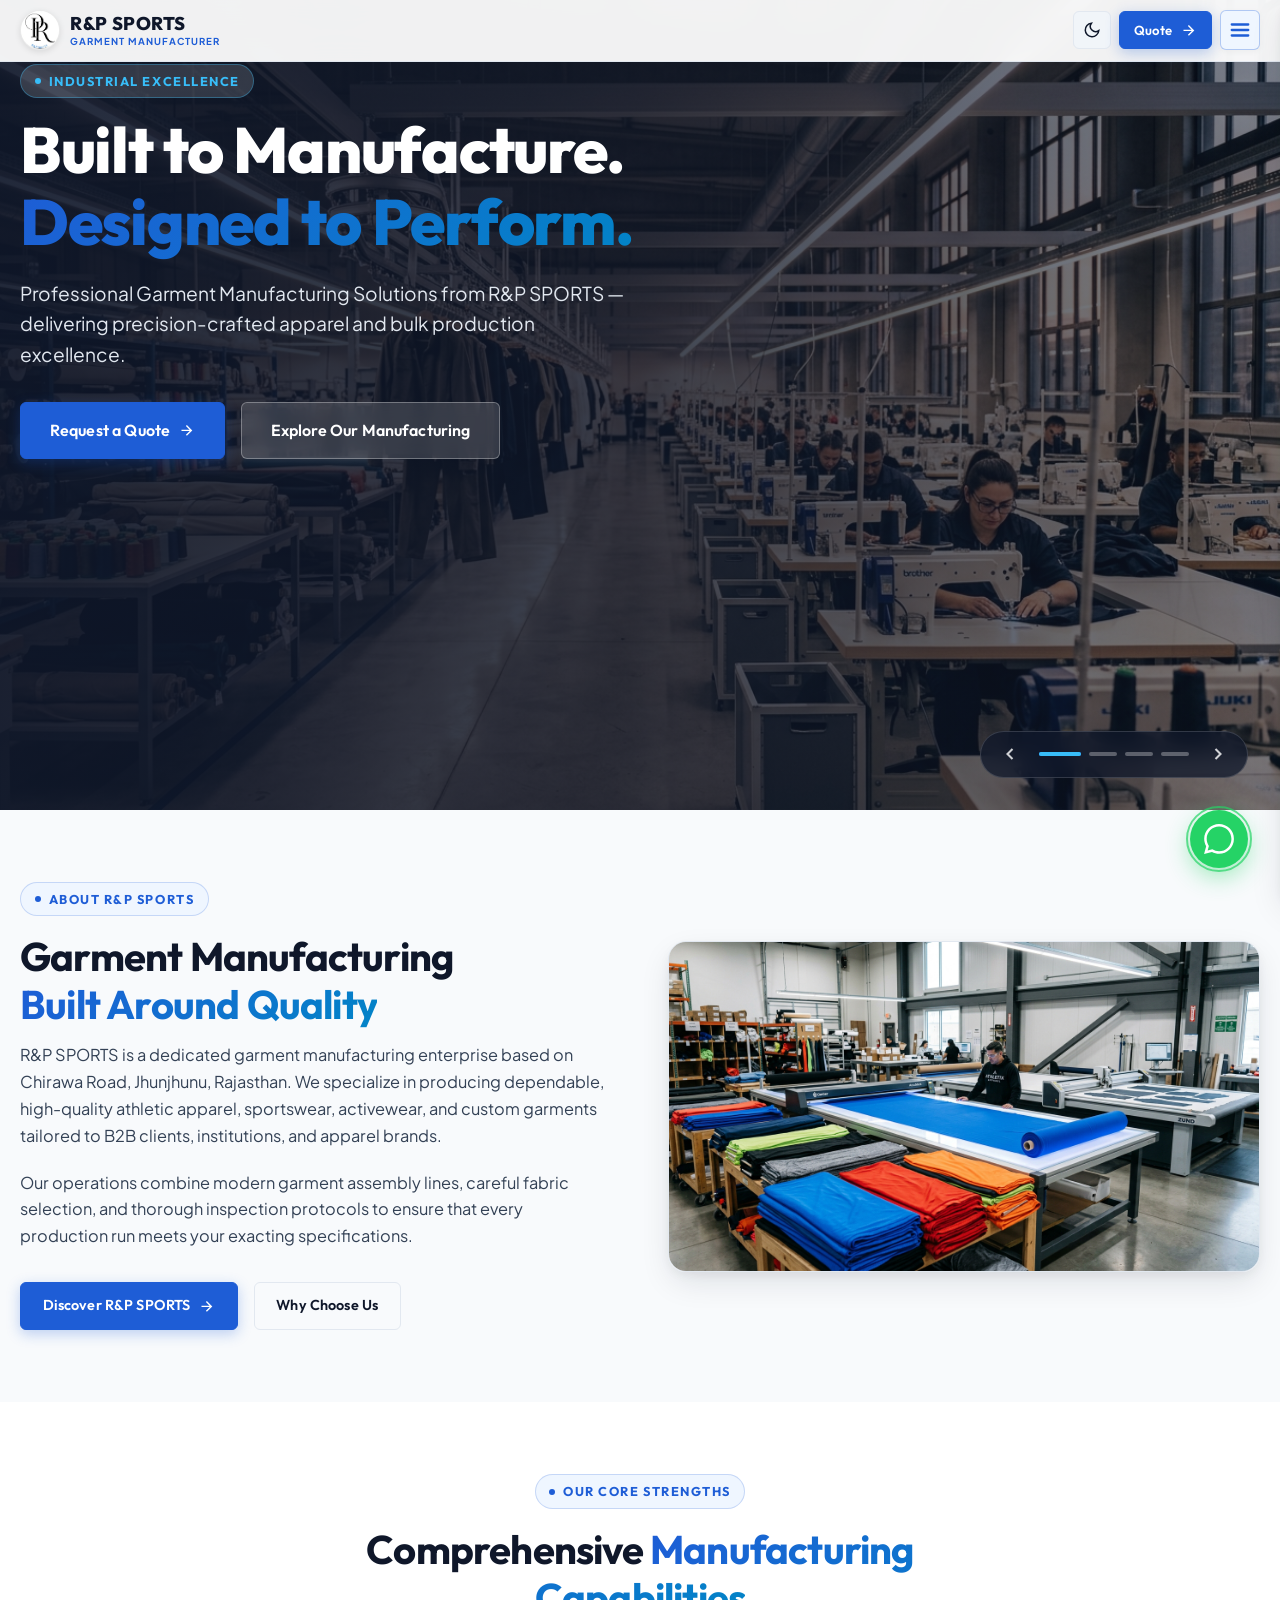
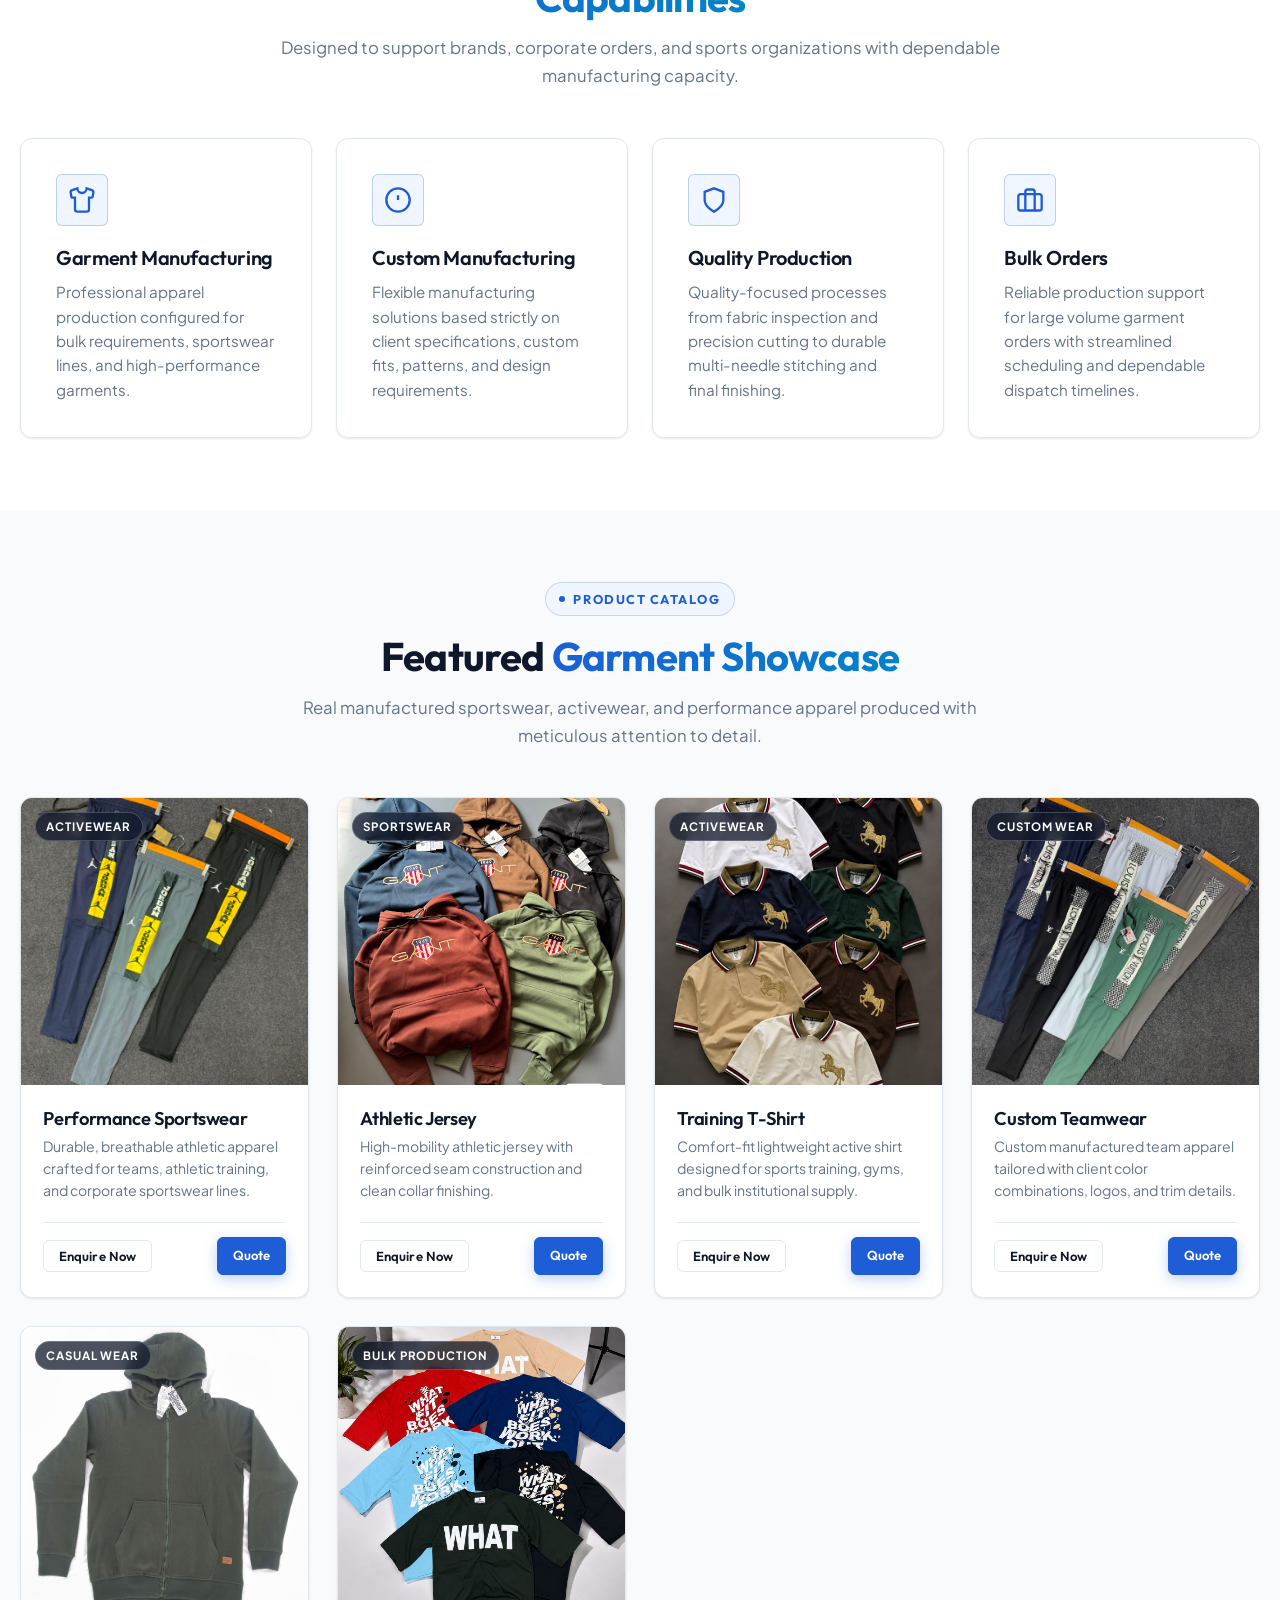
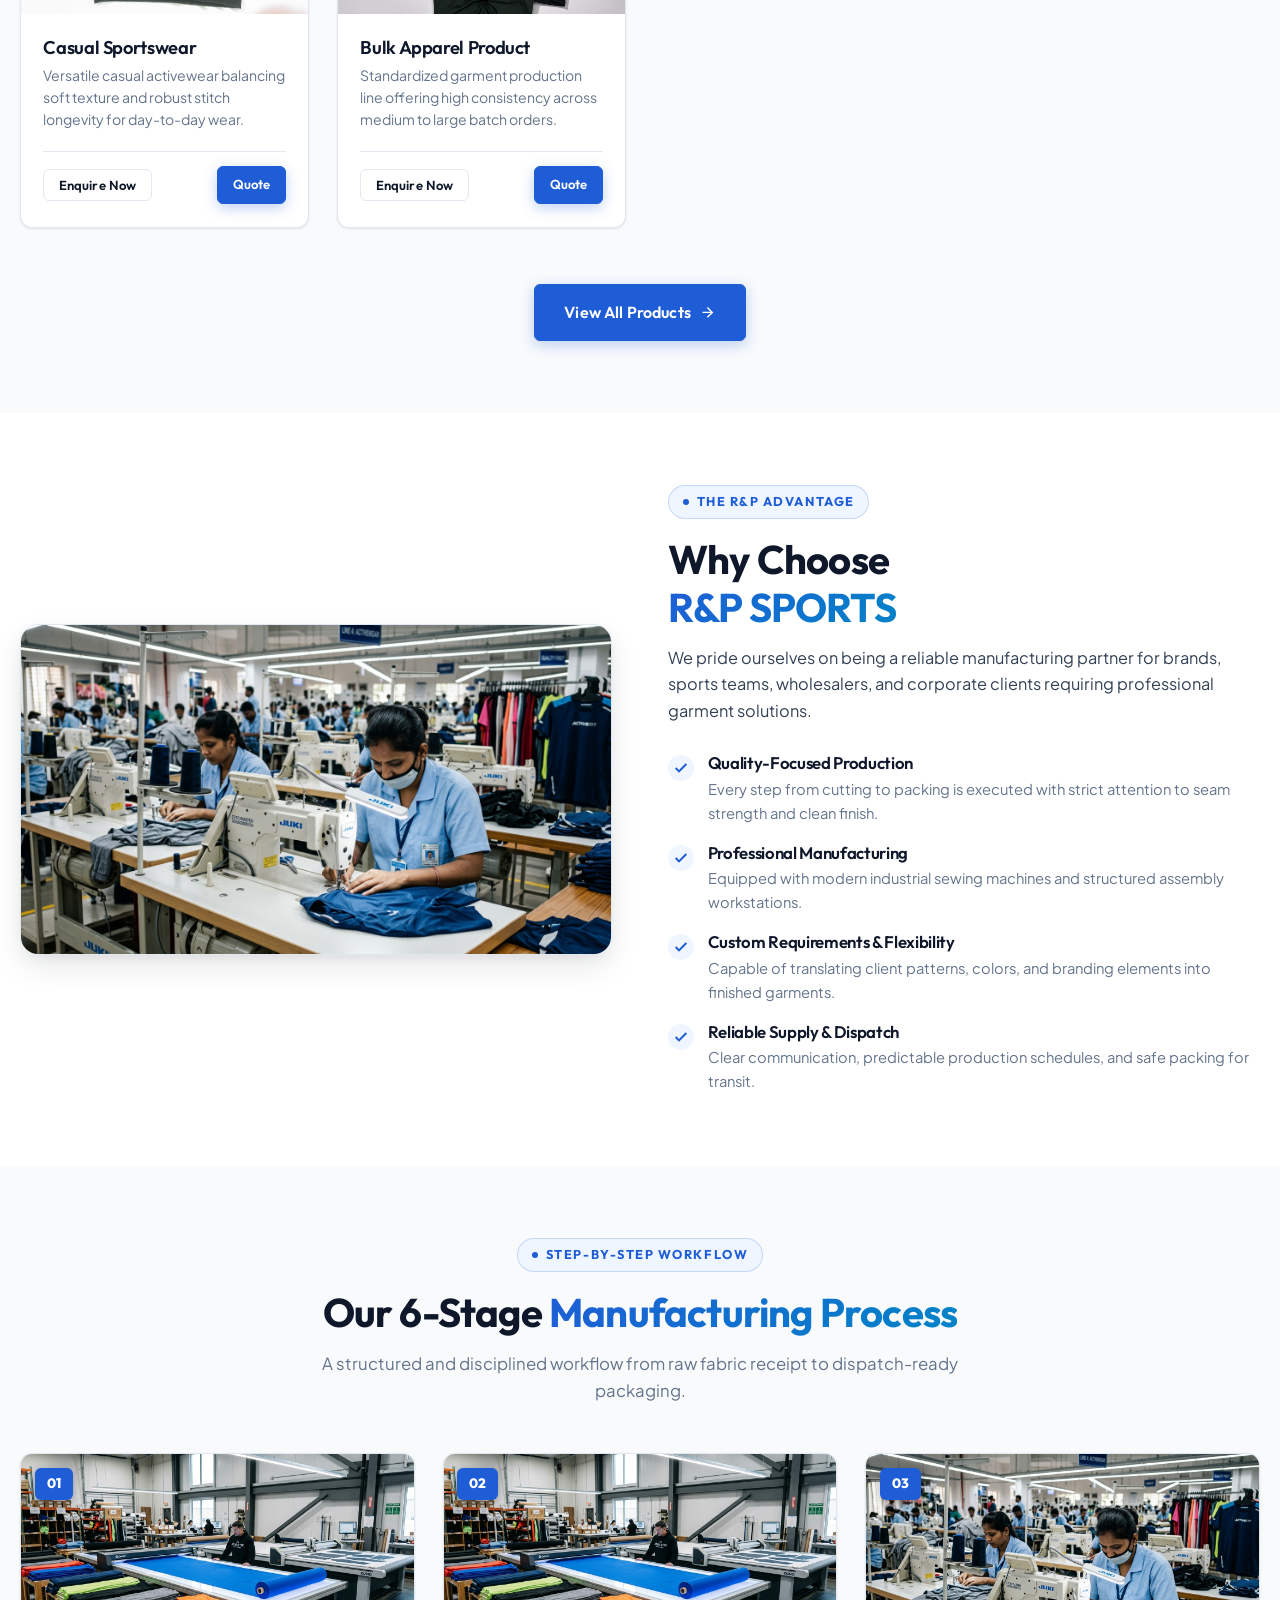
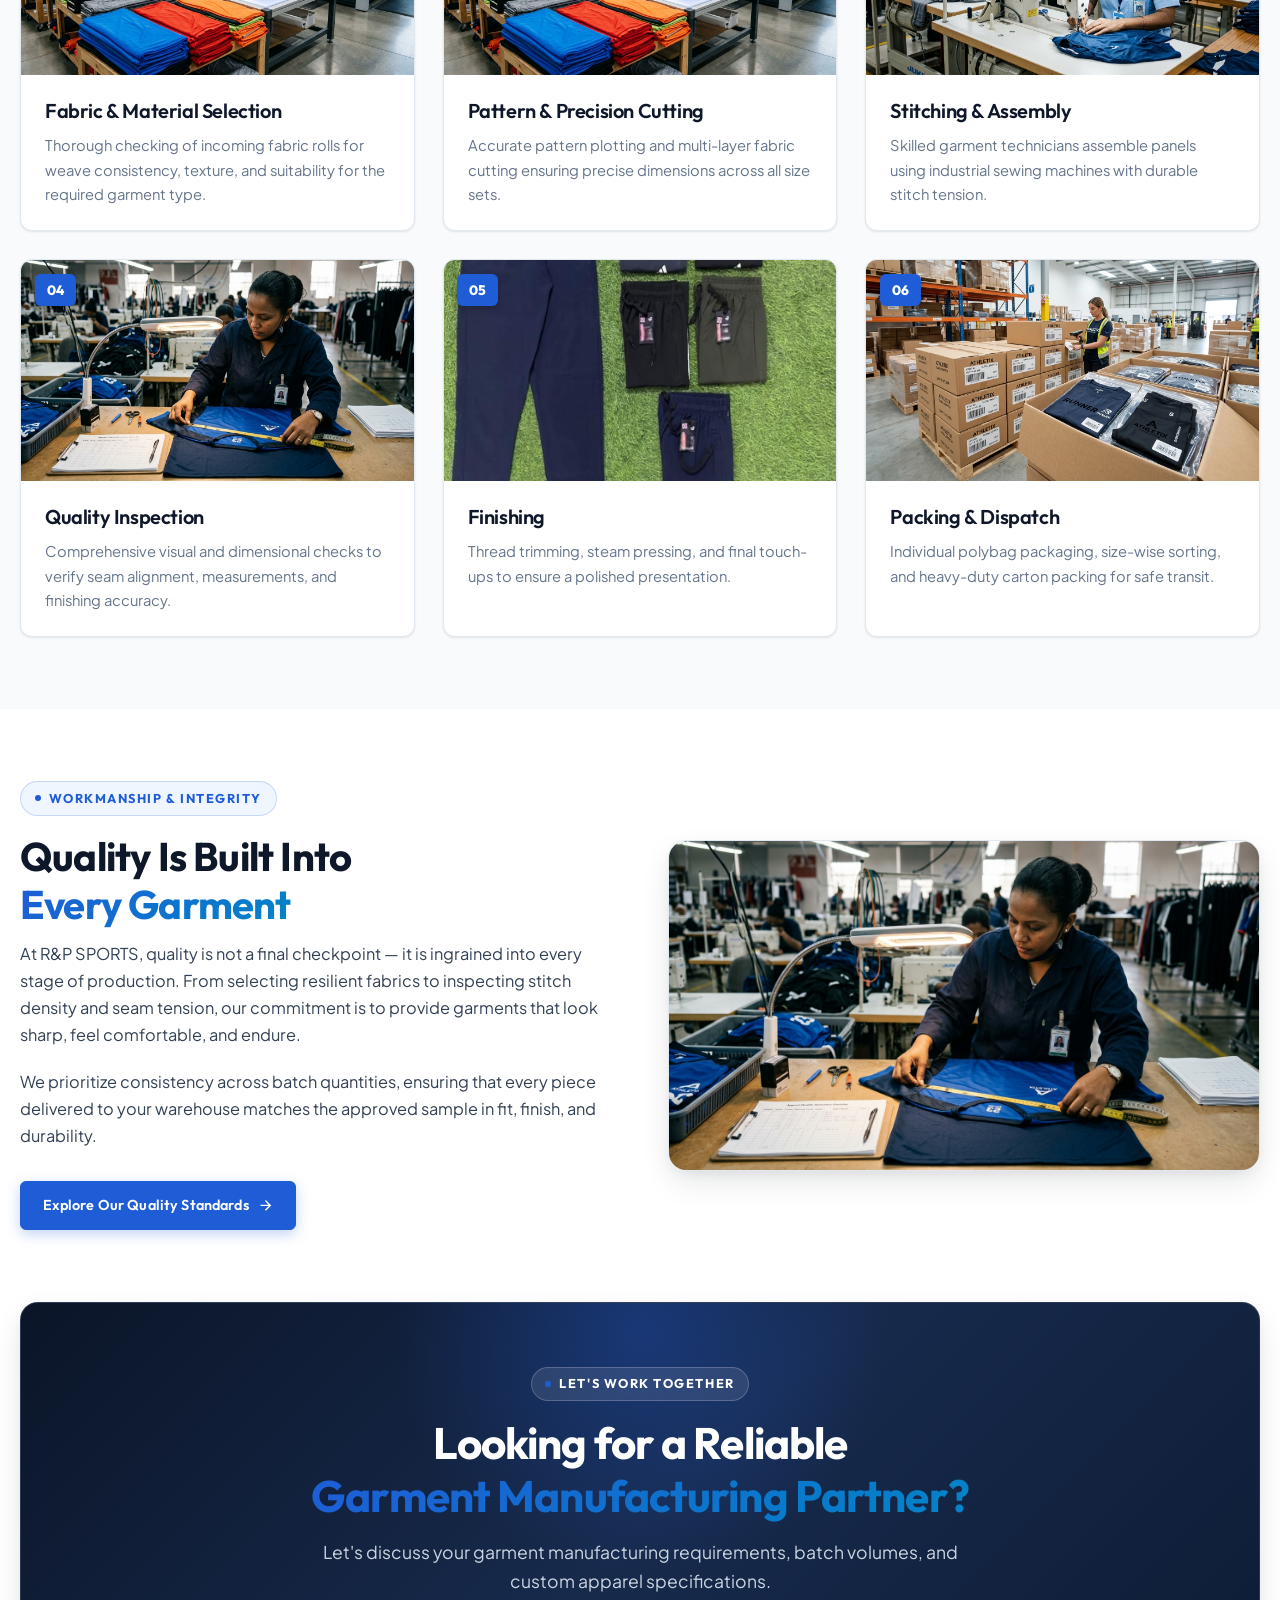
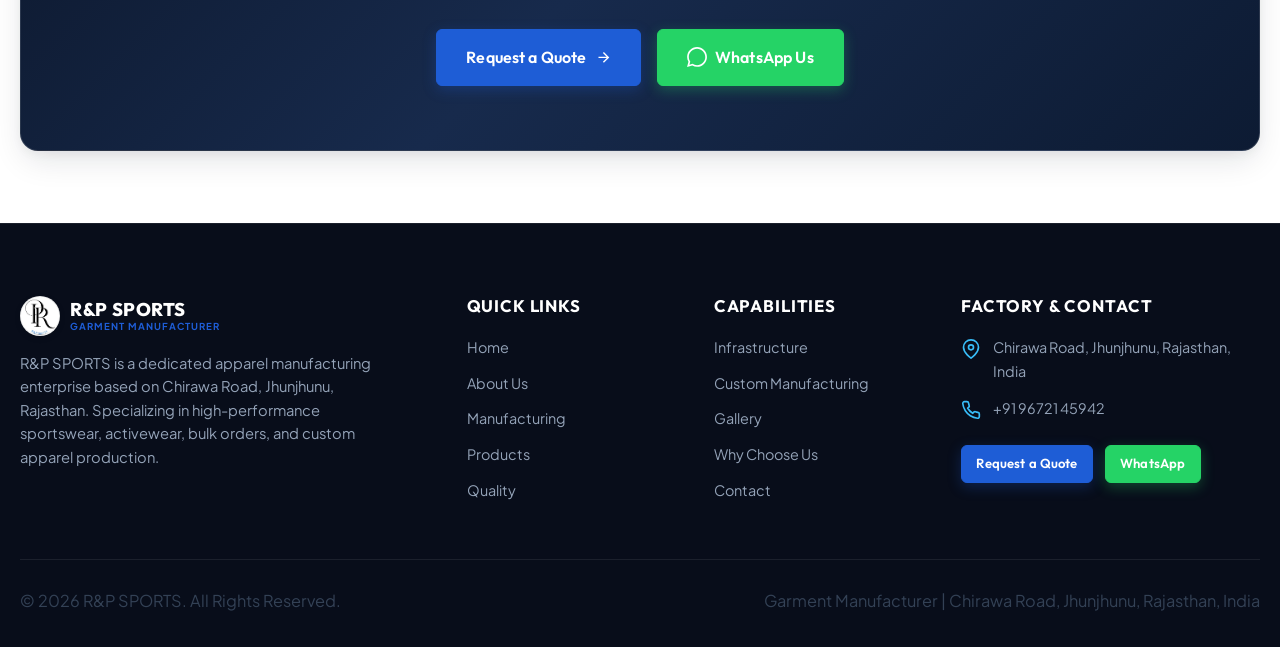
==== commit f6a92fd0: "fix: prominent mobile hamburger icon and responsive navigation drawer" ====
--- a/index.html
+++ b/index.html
@@ -79,8 +79,8 @@
           <span>Quote</span>
           <svg viewBox="0 0 24 24" fill="none" stroke="currentColor" stroke-width="2"><path d="M5 12h14M12 5l7 7-7 7"/></svg>
         </a>
-        <button class="hamburger-btn" aria-label="Toggle navigation menu">
-          <svg width="22" height="22" viewBox="0 0 24 24" fill="none" stroke="currentColor" stroke-width="2"><line x1="3" y1="12" x2="21" y2="12"></line><line x1="3" y1="6" x2="21" y2="6"></line><line x1="3" y1="18" x2="21" y2="18"></line></svg>
+        <button class="hamburger-btn" aria-label="Open Navigation Menu">
+          <svg width="22" height="22" viewBox="0 0 24 24" fill="none" stroke="currentColor" stroke-width="2.5" stroke-linecap="round" stroke-linejoin="round"><line x1="3" y1="6" x2="21" y2="6"></line><line x1="3" y1="12" x2="21" y2="12"></line><line x1="3" y1="18" x2="21" y2="18"></line></svg>
         </button>
       </div>
     </div>
--- a/assets/css/style.css
+++ b/assets/css/style.css
@@ -13,13 +13,13 @@
   --bg-surface: #f8fafc;
   --bg-card: #ffffff;
   --bg-card-alt: #f1f5f9;
-  --bg-header: rgba(255, 255, 255, 0.92);
+  --bg-header: rgba(255, 255, 255, 0.94);
   --bg-header-scrolled: rgba(255, 255, 255, 0.98);
   --bg-drawer: #ffffff;
   
   --border-subtle: #e2e8f0;
   --border-card: #e2e8f0;
-  --border-focus: #2563eb;
+  --border-focus: #1e5dd6;
 
   /* Typography Colors */
   --text-heading: #0f172a;
@@ -47,7 +47,7 @@
   --radius-md: 12px;
   --radius-lg: 18px;
   --radius-full: 9999px;
-  --max-width: 1360px;
+  --max-width: 1400px;
 
   --transition-fast: 0.18s ease;
   --transition-normal: 0.3s cubic-bezier(0.4, 0, 0.2, 1);
@@ -65,7 +65,7 @@
   --bg-surface: #10141b;
   --bg-card: #151a23;
   --bg-card-alt: #1a202c;
-  --bg-header: rgba(9, 11, 14, 0.88);
+  --bg-header: rgba(9, 11, 14, 0.9);
   --bg-header-scrolled: rgba(9, 11, 14, 0.98);
   --bg-drawer: #10141b;
 
@@ -142,7 +142,7 @@
   width: 100%;
   max-width: var(--max-width);
   margin-inline: auto;
-  padding-inline: 1.5rem;
+  padding-inline: 1.25rem;
 }
 
 /* ==========================================
@@ -201,11 +201,11 @@
   display: inline-flex;
   align-items: center;
   justify-content: center;
-  gap: 0.55rem;
-  padding: 0.75rem 1.45rem;
+  gap: 0.5rem;
+  padding: 0.7rem 1.35rem;
   font-family: var(--font-heading);
   font-weight: 600;
-  font-size: 0.92rem;
+  font-size: 0.9rem;
   letter-spacing: 0.01em;
   border-radius: var(--radius-sm);
   cursor: pointer;
@@ -213,12 +213,14 @@
   text-decoration: none;
   border: 1px solid transparent;
   white-space: nowrap;
+  flex-shrink: 0;
 }
 
 .btn svg {
-  width: 1.1rem;
-  height: 1.1rem;
+  width: 1.05rem;
+  height: 1.05rem;
   transition: transform var(--transition-fast);
+  flex-shrink: 0;
 }
 
 .btn:hover svg {
@@ -229,7 +231,7 @@
   background: var(--brand-blue);
   color: #ffffff;
   border-color: var(--brand-blue);
-  box-shadow: 0 4px 14px rgba(30, 93, 214, 0.3);
+  box-shadow: 0 4px 14px rgba(30, 93, 214, 0.28);
 }
 
 .btn-primary:hover {
@@ -280,17 +282,17 @@
 }
 
 .btn-sm {
-  padding: 0.5rem 1rem;
-  font-size: 0.84rem;
+  padding: 0.45rem 0.9rem;
+  font-size: 0.82rem;
 }
 
 .btn-lg {
-  padding: 0.95rem 1.85rem;
+  padding: 0.9rem 1.8rem;
   font-size: 1rem;
 }
 
 /* ==========================================
-   HEADER & NAVIGATION (PROPER TEXT & SPACING)
+   HEADER & NAVIGATION
    ========================================== */
 .site-header {
   position: fixed;
@@ -303,11 +305,11 @@
   -webkit-backdrop-filter: blur(14px);
   border-bottom: 1px solid var(--border-subtle);
   transition: padding var(--transition-normal), background var(--transition-normal), box-shadow var(--transition-normal);
-  padding: 0.85rem 0;
+  padding: 0.65rem 0;
 }
 
 .site-header.scrolled {
-  padding: 0.55rem 0;
+  padding: 0.45rem 0;
   background: var(--bg-header-scrolled);
   box-shadow: var(--shadow-md);
 }
@@ -316,28 +318,28 @@
   display: flex;
   align-items: center;
   justify-content: space-between;
-  gap: 1.25rem;
+  gap: 0.75rem;
 }
 
 /* Brand Logo Container */
 .brand-logo {
   display: flex;
   align-items: center;
-  gap: 0.75rem;
+  gap: 0.65rem;
   text-decoration: none;
   flex-shrink: 0;
-  margin-right: 0.5rem;
 }
 
 .brand-logo-img {
-  width: 44px;
-  height: 44px;
+  width: 40px;
+  height: 40px;
   object-fit: contain;
   border-radius: 50%;
   background: #ffffff;
-  box-shadow: 0 2px 8px rgba(0, 0, 0, 0.12);
+  box-shadow: 0 2px 6px rgba(0, 0, 0, 0.1);
   border: 1px solid rgba(0, 0, 0, 0.08);
   transition: transform var(--transition-fast);
+  flex-shrink: 0;
 }
 
 .brand-logo:hover .brand-logo-img {
@@ -347,23 +349,24 @@
 .brand-logo-text {
   display: flex;
   flex-direction: column;
+  justify-content: center;
 }
 
 .brand-title {
   font-family: var(--font-heading);
-  font-size: 1.25rem;
+  font-size: 1.15rem;
   font-weight: 800;
   color: var(--text-heading);
-  letter-spacing: 0.04em;
+  letter-spacing: 0.03em;
   line-height: 1.1;
   white-space: nowrap;
 }
 
 .brand-subtitle {
-  font-size: 0.65rem;
+  font-size: 0.6rem;
   font-weight: 700;
   text-transform: uppercase;
-  letter-spacing: 0.12em;
+  letter-spacing: 0.1em;
   color: var(--brand-blue);
   line-height: 1;
   margin-top: 2px;
@@ -374,17 +377,18 @@
 .main-nav {
   display: flex;
   align-items: center;
-  gap: 0.95rem;
+  gap: 0.65rem;
   flex-shrink: 1;
+  margin-inline: auto;
 }
 
 .nav-link {
   font-family: var(--font-heading);
-  font-size: 0.85rem;
+  font-size: 0.82rem;
   font-weight: 600;
   color: var(--text-body);
   position: relative;
-  padding: 0.35rem 0;
+  padding: 0.35rem 0.2rem;
   white-space: nowrap;
   transition: color var(--transition-fast);
 }
@@ -415,7 +419,7 @@
 .header-actions {
   display: flex;
   align-items: center;
-  gap: 0.65rem;
+  gap: 0.5rem;
   flex-shrink: 0;
 }
 
@@ -431,6 +435,7 @@
   align-items: center;
   justify-content: center;
   transition: all var(--transition-fast);
+  flex-shrink: 0;
 }
 
 .theme-toggle-btn:hover {
@@ -444,11 +449,12 @@
   height: 18px;
 }
 
+/* HAMBURGER BUTTON — PROMINENT AND VISIBLE */
 .hamburger-btn {
   display: none;
-  background: var(--bg-card-alt);
-  border: 1px solid var(--border-subtle);
-  color: var(--text-heading);
+  background: var(--brand-blue-light);
+  border: 1.5px solid rgba(30, 93, 214, 0.3);
+  color: var(--brand-blue);
   width: 40px;
   height: 40px;
   border-radius: var(--radius-sm);
@@ -456,11 +462,19 @@
   align-items: center;
   justify-content: center;
   transition: all var(--transition-fast);
+  flex-shrink: 0;
+  box-shadow: 0 2px 6px rgba(0, 0, 0, 0.04);
 }
 
 .hamburger-btn:hover {
-  background: var(--brand-blue-light);
+  background: var(--brand-blue);
+  color: #ffffff;
   border-color: var(--brand-blue);
+}
+
+.hamburger-btn svg {
+  width: 22px;
+  height: 22px;
 }
 
 /* ==========================================
@@ -469,7 +483,7 @@
 .mobile-nav-overlay {
   position: fixed;
   inset: 0;
-  background: rgba(15, 23, 42, 0.6);
+  background: rgba(15, 23, 42, 0.65);
   backdrop-filter: blur(6px);
   z-index: 1100;
   opacity: 0;
@@ -487,7 +501,7 @@
   top: 0;
   right: 0;
   bottom: 0;
-  width: min(85vw, 340px);
+  width: min(85vw, 320px);
   background: var(--bg-drawer);
   border-left: 1px solid var(--border-subtle);
   z-index: 1101;
@@ -495,7 +509,7 @@
   transition: transform var(--transition-normal);
   display: flex;
   flex-direction: column;
-  padding: 1.5rem;
+  padding: 1.25rem;
   overflow-y: auto;
   box-shadow: var(--shadow-lg);
 }
@@ -508,8 +522,8 @@
   display: flex;
   align-items: center;
   justify-content: space-between;
-  margin-bottom: 1.5rem;
-  padding-bottom: 1rem;
+  margin-bottom: 1.25rem;
+  padding-bottom: 0.85rem;
   border-bottom: 1px solid var(--border-subtle);
 }
 
@@ -524,28 +538,38 @@
   align-items: center;
   justify-content: center;
   border-radius: 50%;
+  transition: all var(--transition-fast);
+}
+
+.mobile-close-btn:hover {
+  background: var(--brand-blue);
+  color: #ffffff;
 }
 
 .mobile-links {
   display: flex;
   flex-direction: column;
-  gap: 0.6rem;
+  gap: 0.4rem;
 }
 
 .mobile-link {
   font-family: var(--font-heading);
-  font-size: 1.05rem;
+  font-size: 1.02rem;
   font-weight: 600;
   color: var(--text-heading);
-  padding: 0.45rem 0.5rem;
+  padding: 0.55rem 0.75rem;
   border-radius: var(--radius-sm);
-  display: block;
+  display: flex;
+  align-items: center;
+  justify-content: space-between;
+  transition: all var(--transition-fast);
 }
 
 .mobile-link.active,
 .mobile-link:hover {
   color: var(--brand-blue);
   background: var(--brand-blue-light);
+  font-weight: 700;
 }
 
 .mobile-cta-group {
@@ -554,6 +578,7 @@
   display: flex;
   flex-direction: column;
   gap: 0.75rem;
+  border-top: 1px solid var(--border-subtle);
 }
 
 /* ==========================================
@@ -733,7 +758,7 @@
 /* Inner Page Hero */
 .page-hero {
   position: relative;
-  padding: 8rem 0 4rem;
+  padding: 7.5rem 0 3.5rem;
   background: linear-gradient(180deg, var(--brand-blue-light) 0%, var(--bg-body) 100%);
   border-bottom: 1px solid var(--border-subtle);
   overflow: hidden;
@@ -771,7 +796,7 @@
    SECTIONS & LAYOUTS
    ========================================== */
 .section {
-  padding: 5rem 0;
+  padding: 4.5rem 0;
   position: relative;
 }
 
@@ -782,7 +807,7 @@
 .section-header {
   text-align: center;
   max-width: 720px;
-  margin: 0 auto 3.5rem;
+  margin: 0 auto 3rem;
 }
 
 .section-header.text-left {
@@ -810,7 +835,7 @@
 .grid-3 {
   display: grid;
   grid-template-columns: repeat(3, 1fr);
-  gap: 2rem;
+  gap: 1.75rem;
 }
 
 .grid-4 {
@@ -1595,39 +1620,84 @@
 }
 
 /* ==========================================
-   RESPONSIVE BREAKPOINTS (PERFECT LAYOUT)
+   RESPONSIVE BREAKPOINTS (MOBILE FIRST)
    ========================================== */
 
-/* Tablet & Smaller Laptops: Switch to Drawer Navigation */
-@media (max-width: 1240px) {
+/* Large screens: Show full WhatsApp text + Quote button */
+@media (min-width: 1400px) {
+  .header-actions .btn-whatsapp span {
+    display: inline;
+  }
+}
+
+/* 1280px - 1399px: WhatsApp icon-only in header */
+@media (max-width: 1399px) {
+  .header-actions .btn-whatsapp {
+    padding: 0.45rem;
+    width: 36px;
+    height: 36px;
+  }
+  .header-actions .btn-whatsapp span {
+    display: none;
+  }
+}
+
+/* Below 1280px: Switch main nav to drawer, show prominent hamburger icon */
+@media (max-width: 1280px) {
   .main-nav {
-    display: none;
+    display: none !important;
   }
 
   .hamburger-btn {
-    display: flex;
+    display: flex !important;
   }
 
   .header-actions .btn-whatsapp {
-    display: none;
-  }
-}
-
-@media (max-width: 1024px) {
-  .footer-top {
-    grid-template-columns: 1fr 1fr;
-    gap: 2.5rem;
-  }
-
-  .grid-4 {
-    grid-template-columns: repeat(2, 1fr);
-  }
-}
-
-@media (max-width: 868px) {
+    display: none !important;
+  }
+}
+
+/* Mobile Screens (<= 768px): Optimized mobile header */
+@media (max-width: 768px) {
+  .site-header {
+    padding: 0.5rem 0;
+  }
+
+  .header-actions .btn-header-quote {
+    display: none !important; /* Move quote into drawer and floating triggers for clean mobile bar */
+  }
+
+  .hamburger-btn {
+    display: flex !important;
+    width: 42px;
+    height: 42px;
+  }
+
+  .theme-toggle-btn {
+    width: 40px;
+    height: 40px;
+  }
+
+  .brand-logo {
+    gap: 0.5rem;
+  }
+
+  .brand-logo-img {
+    width: 36px;
+    height: 36px;
+  }
+
+  .brand-title {
+    font-size: 1.02rem;
+  }
+
+  .brand-subtitle {
+    font-size: 0.55rem;
+  }
+
   .split-layout {
     grid-template-columns: 1fr;
-    gap: 2.5rem;
+    gap: 2.25rem;
   }
 
   .grid-3 {
@@ -1643,43 +1713,11 @@
   }
 
   .section {
-    padding: 3.5rem 0;
+    padding: 3.25rem 0;
   }
 
   .cta-banner {
-    padding: 3rem 1.5rem;
-  }
-}
-
-@media (max-width: 640px) {
-  .header-actions .btn-primary span {
-    display: none;
-  }
-
-  .header-actions .btn-primary {
-    padding: 0.5rem 0.75rem;
-  }
-
-  .brand-title {
-    font-size: 1.1rem;
-  }
-
-  .brand-subtitle {
-    font-size: 0.6rem;
-  }
-
-  .brand-logo-img {
-    width: 38px;
-    height: 38px;
-  }
-
-  .grid-2,
-  .grid-4 {
-    grid-template-columns: 1fr;
-  }
-
-  .product-grid {
-    grid-template-columns: 1fr;
+    padding: 2.5rem 1.25rem;
   }
 
   .footer-top {
@@ -1690,8 +1728,8 @@
   .floating-whatsapp {
     bottom: 1.25rem;
     right: 1.25rem;
-    width: 50px;
-    height: 50px;
+    width: 52px;
+    height: 52px;
   }
 
   .slider-controls {
@@ -1701,3 +1739,22 @@
     justify-content: center;
   }
 }
+
+@media (max-width: 480px) {
+  .product-grid {
+    grid-template-columns: 1fr;
+  }
+
+  .grid-2,
+  .grid-4 {
+    grid-template-columns: 1fr;
+  }
+
+  .hero-slider-section {
+    min-height: 80vh;
+  }
+
+  .hero-content {
+    padding: 2.5rem 0;
+  }
+}
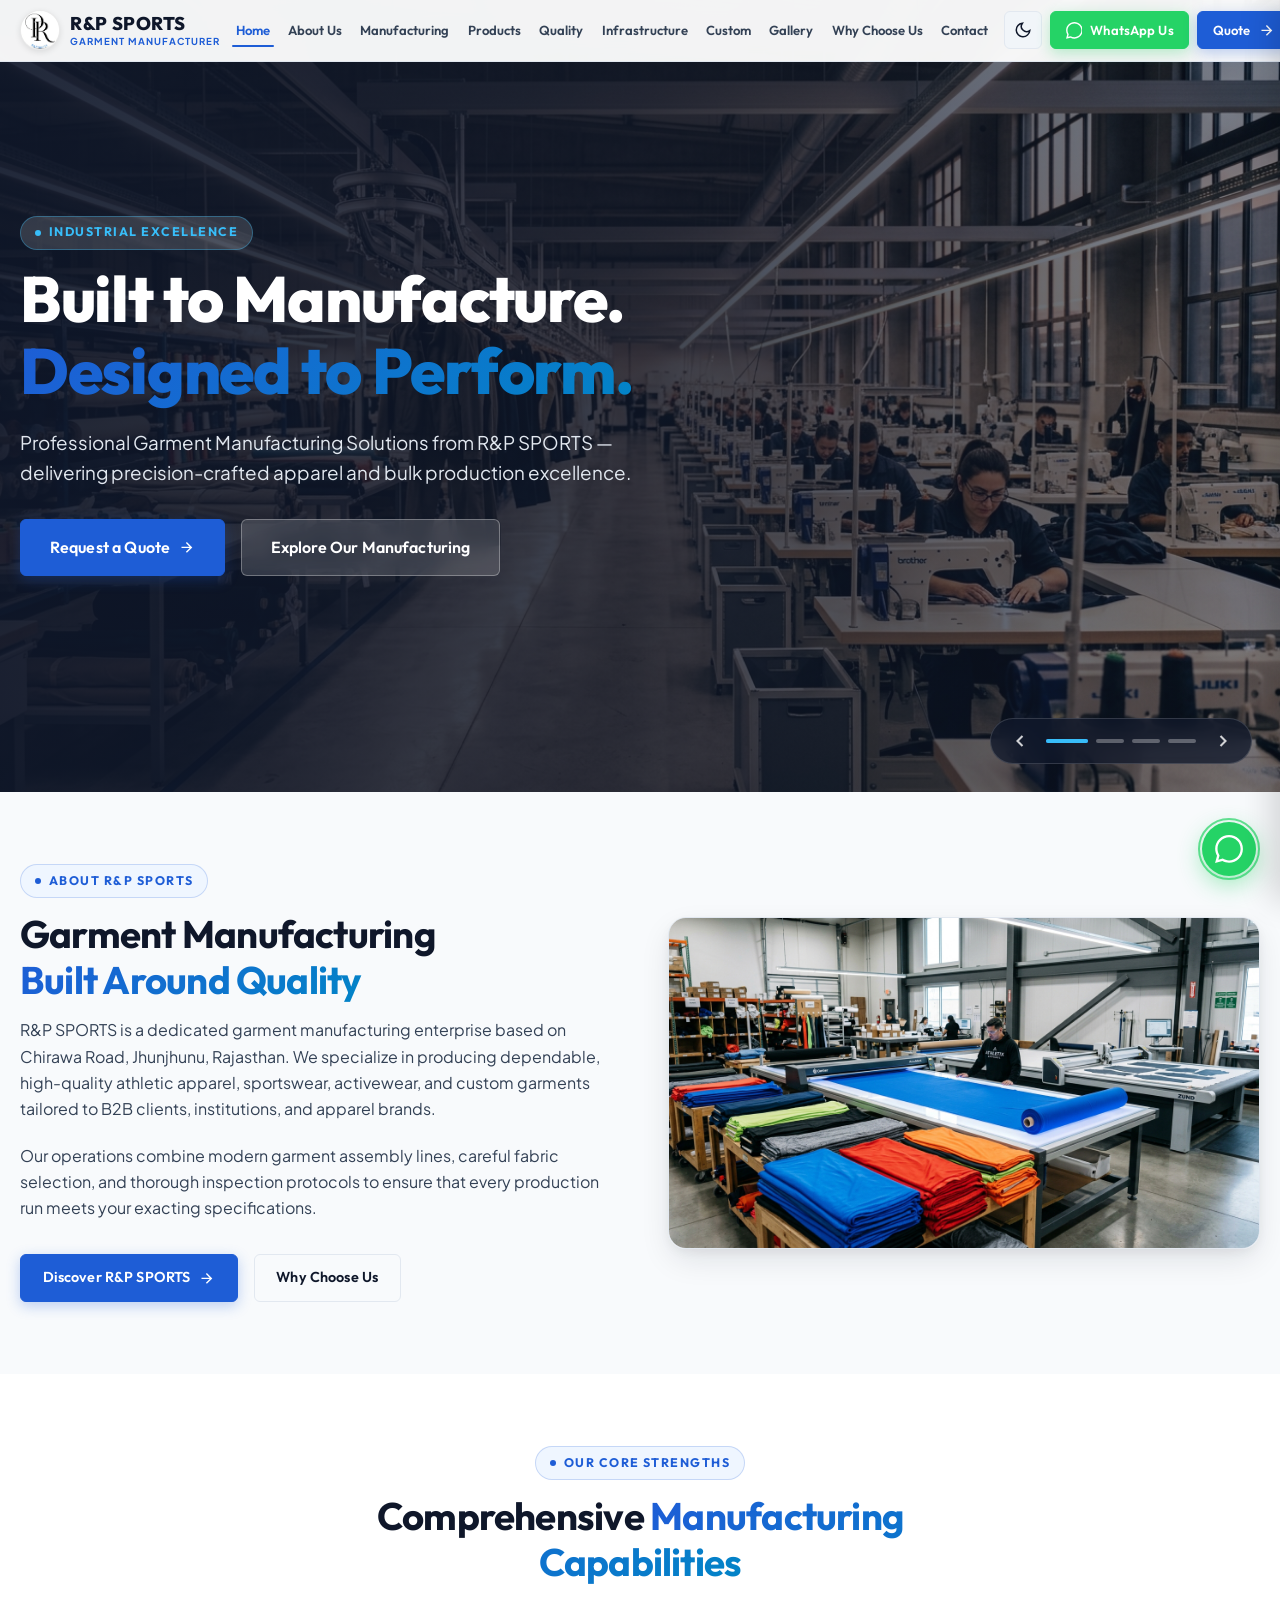
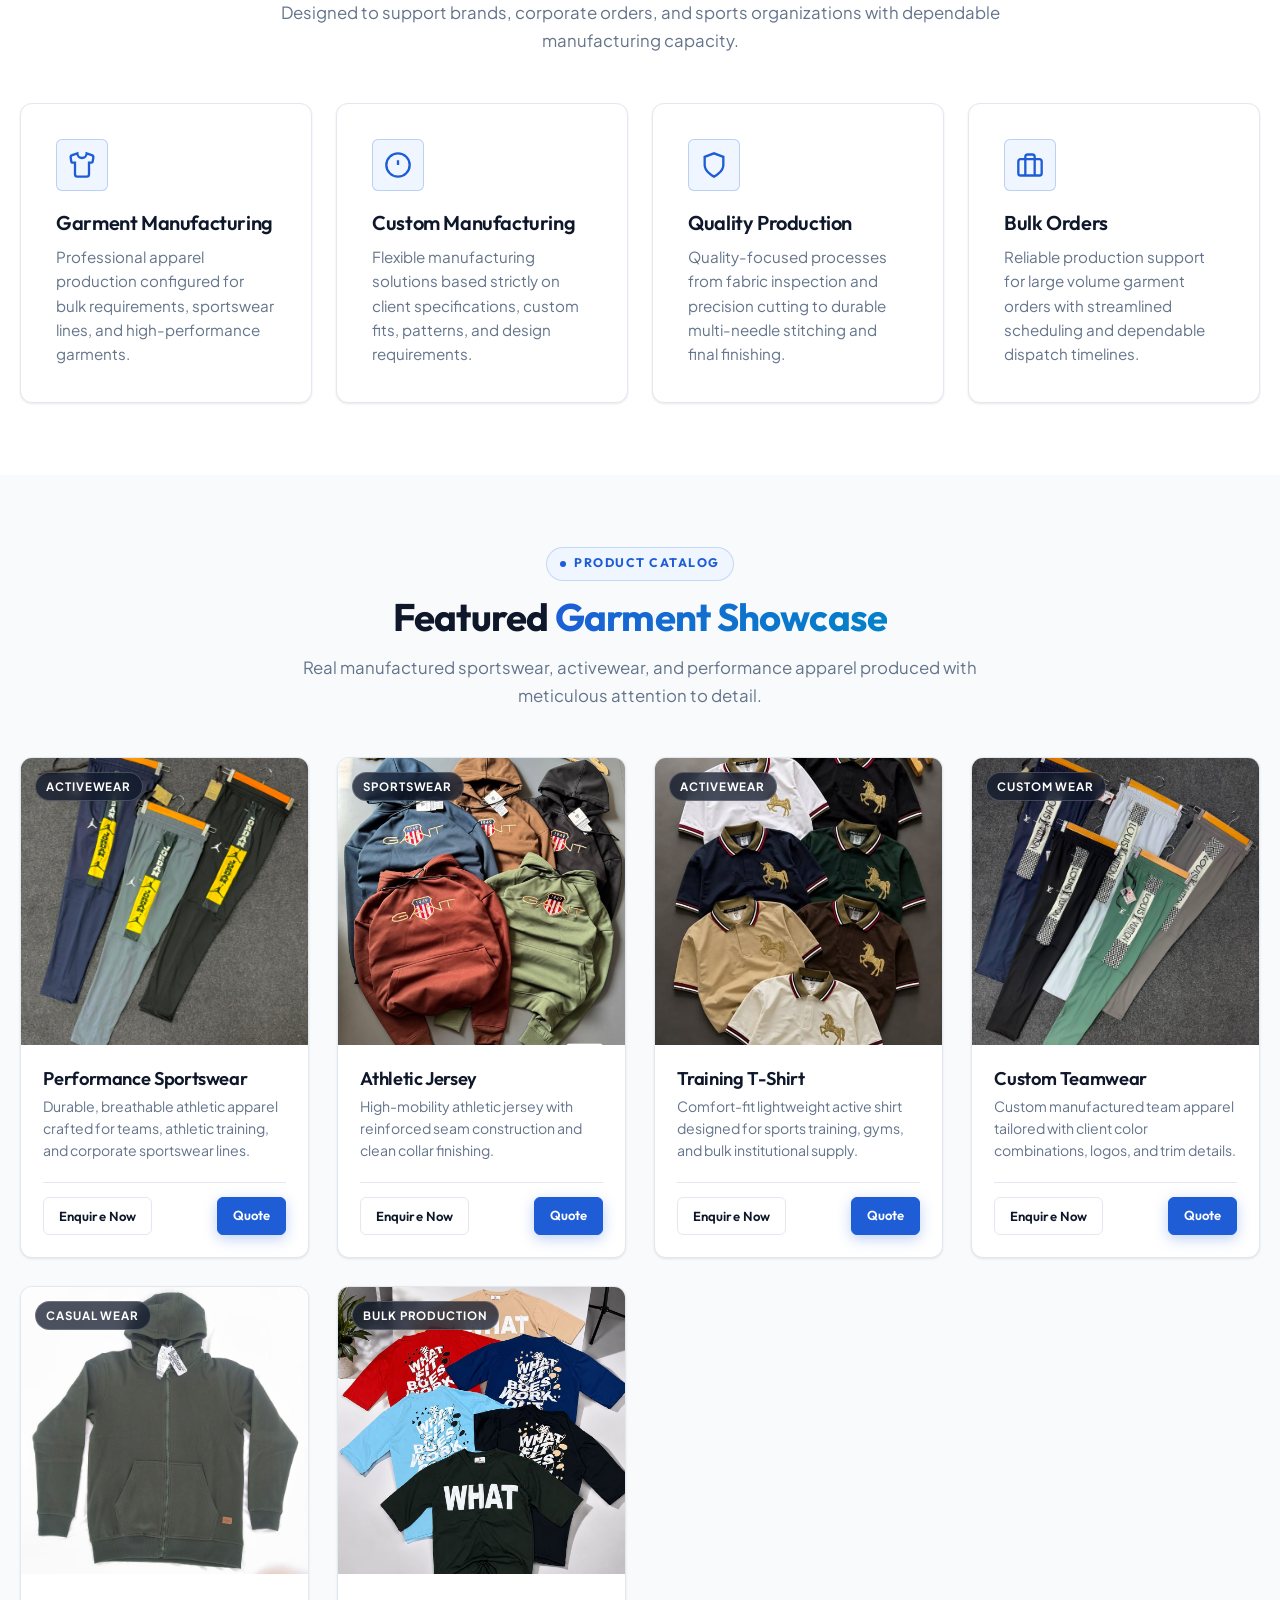
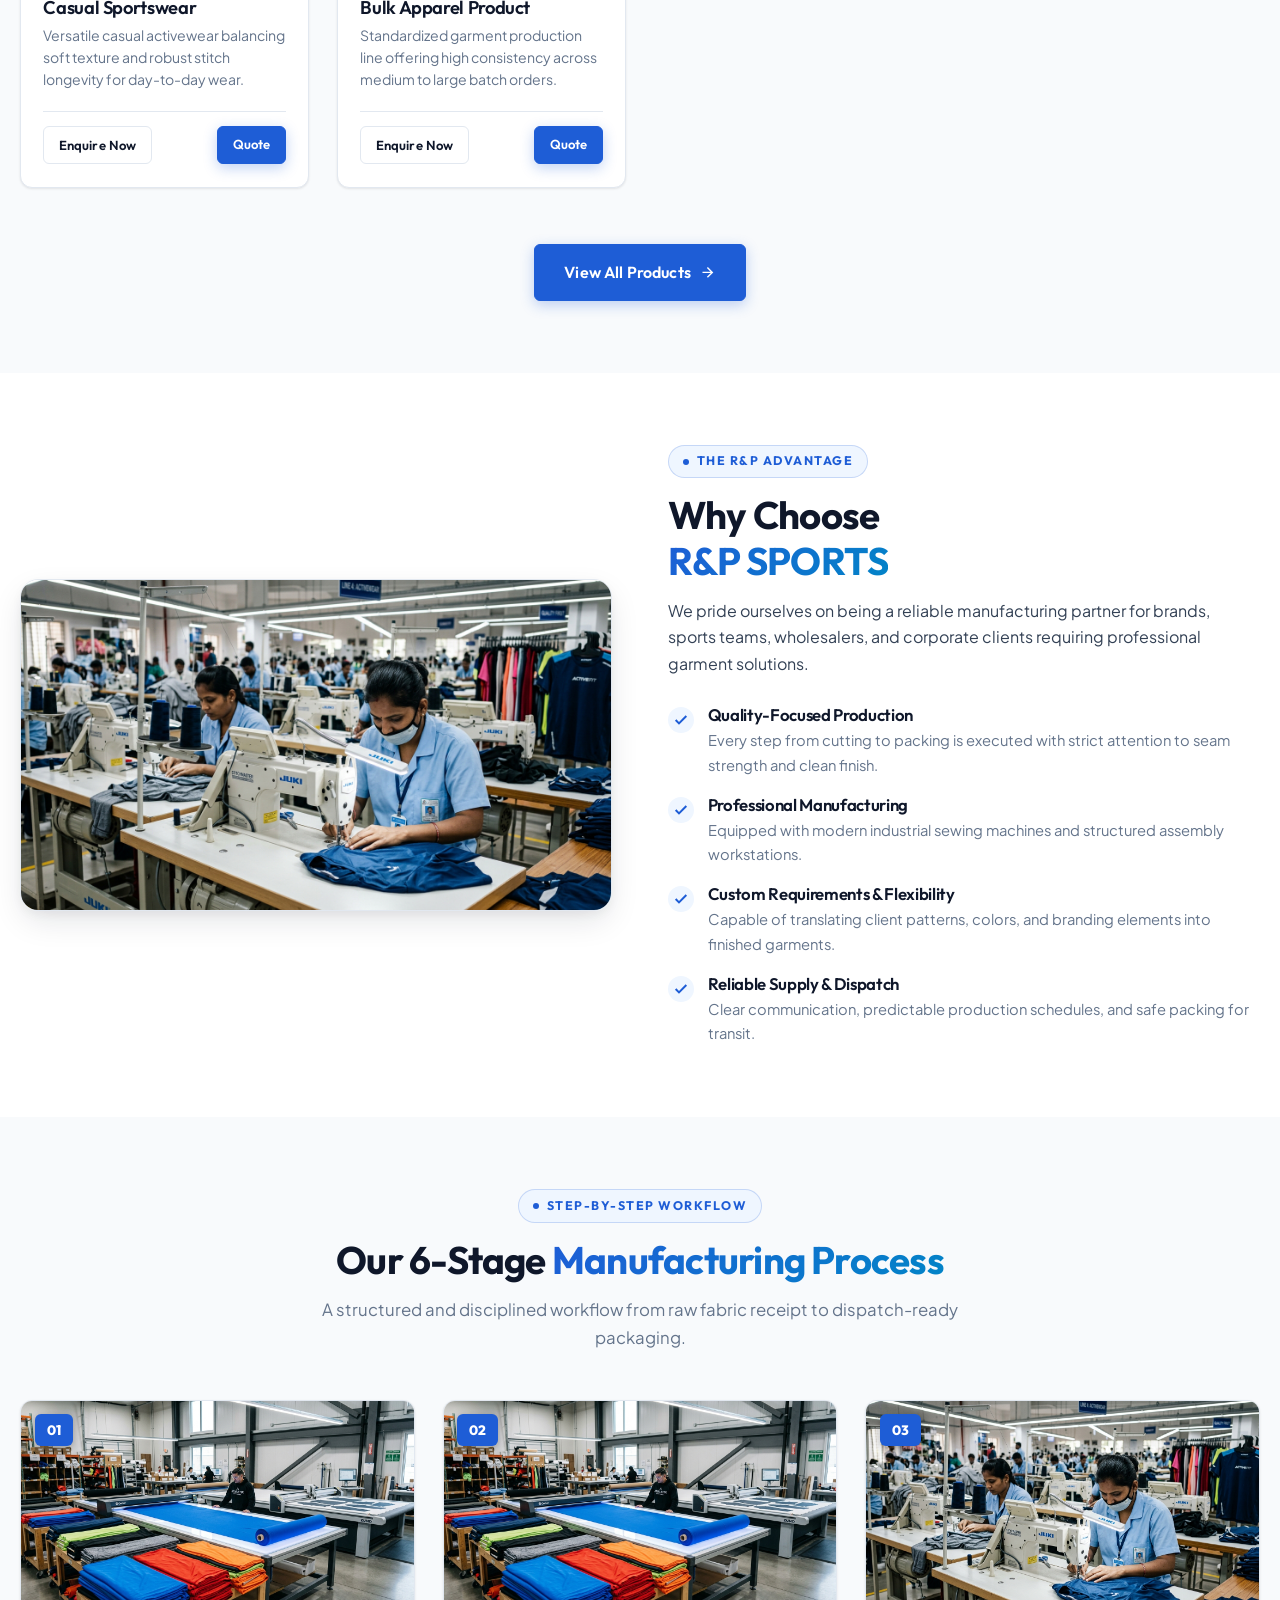
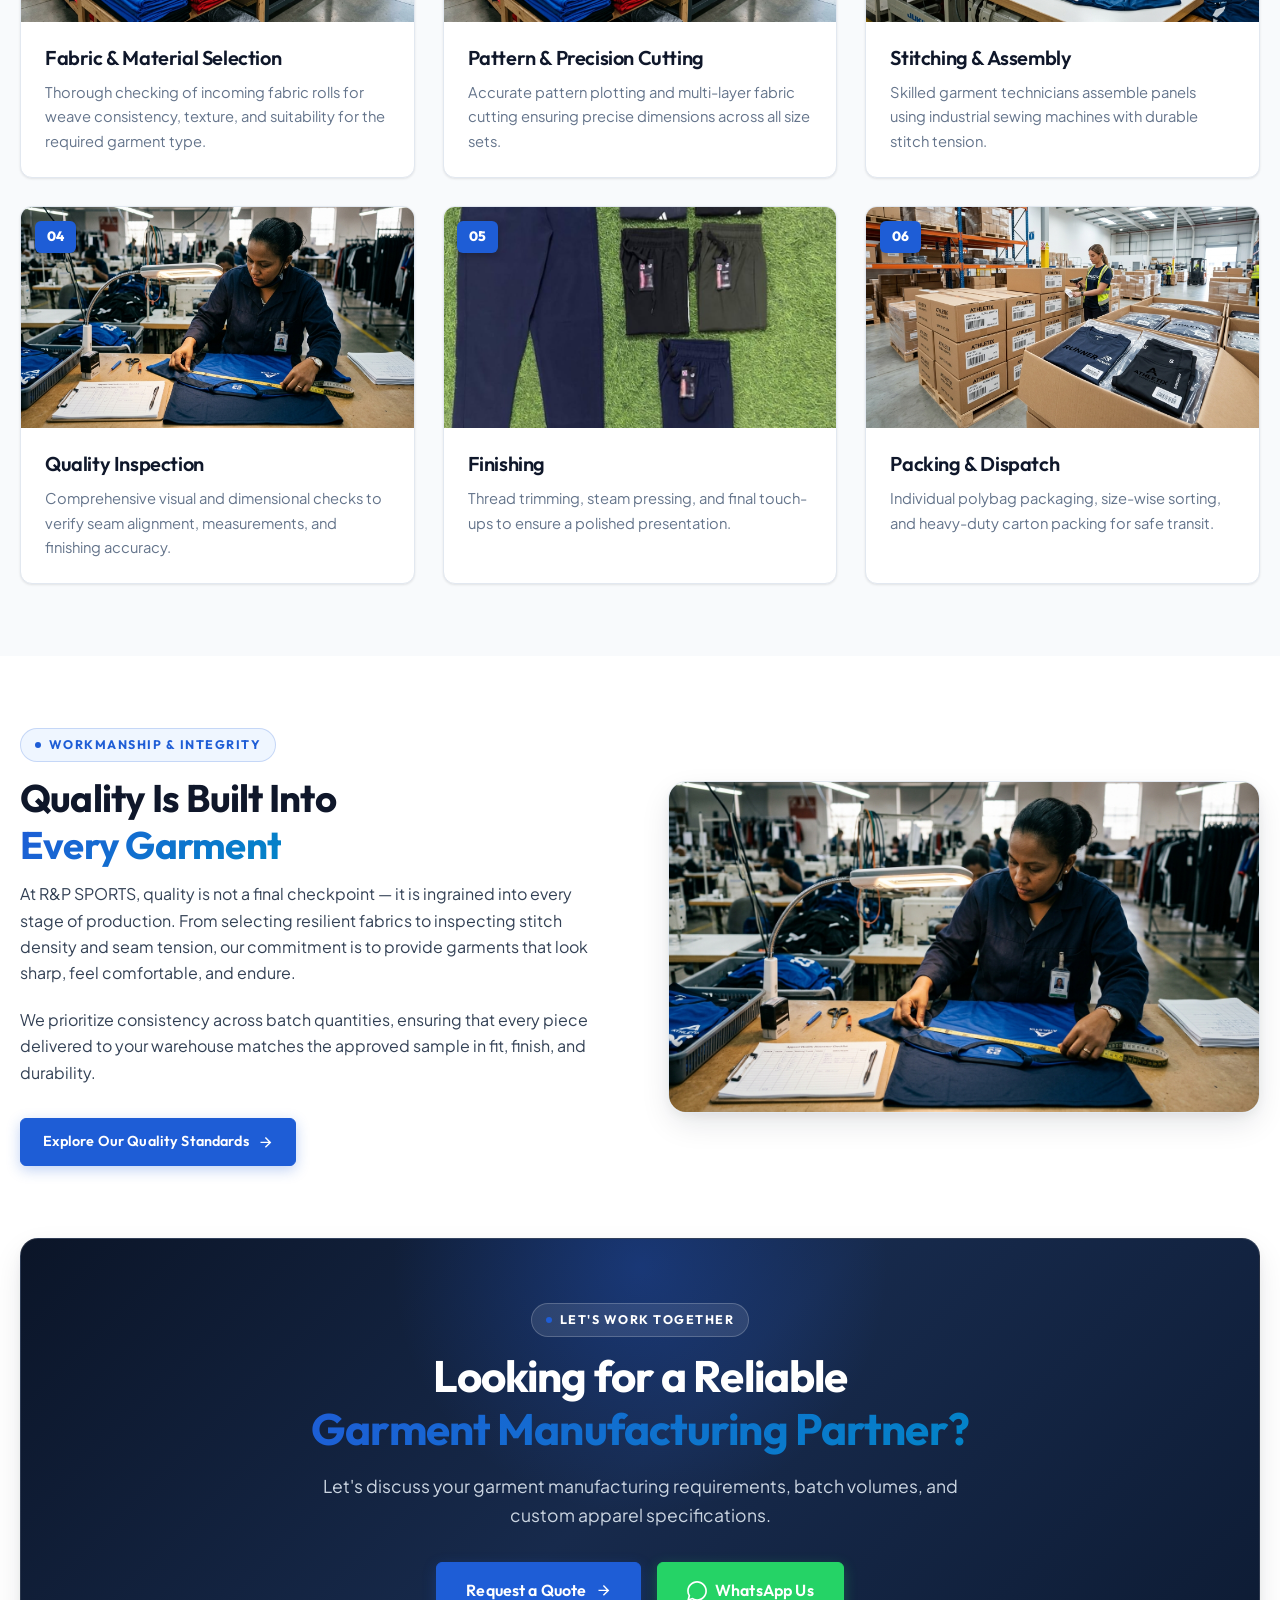
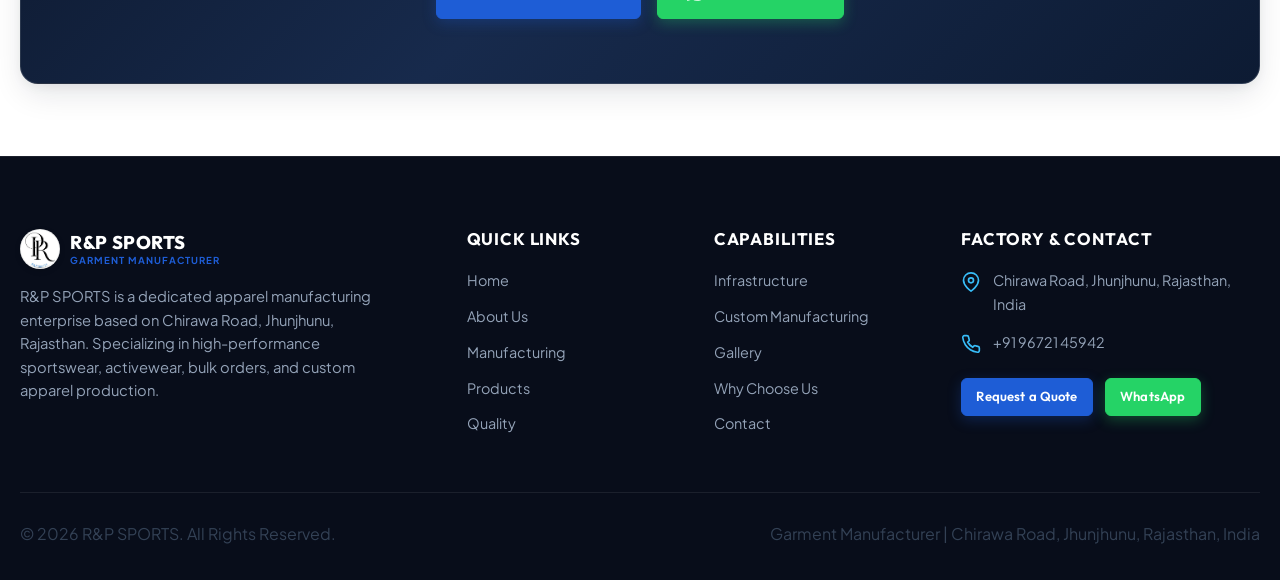
==== commit b81aca7d: "fix(header): remove quote and cta buttons from mobile header" ====
--- a/index.html
+++ b/index.html
@@ -12,10 +12,10 @@
   <meta property="og:type" content="website">
 
   <!-- Favicon -->
-  <link rel="icon" type="image/png" href="assets/images/brand/logo.png">
+  <link rel="icon" type="image/png" href="assets/images/brand/logo.png?v=1788773500">
 
   <!-- Stylesheet -->
-  <link rel="stylesheet" href="assets/css/style.css">
+  <link rel="stylesheet" href="assets/css/style.css?v=1788773500">
 
   <!-- Schema.org JSON-LD for Local Business -->
   <script type="application/ld+json">
@@ -23,7 +23,7 @@
     "@context": "https://schema.org",
     "@type": "ClothingStore",
     "name": "R&P SPORTS",
-    "image": "assets/images/brand/logo.png",
+    "image": "assets/images/brand/logo.png?v=1788773500",
     "description": "Professional Garment Manufacturer in Jhunjhunu, Rajasthan specializing in activewear, sportswear, and bulk apparel manufacturing.",
     "telephone": "+919672145942",
     "address": {
@@ -47,7 +47,7 @@
   <header class="site-header" id="siteHeader">
     <div class="container header-inner">
       <a href="index.html" class="brand-logo" aria-label="R&P SPORTS Home">
-        <img src="assets/images/brand/logo.png" alt="R&P SPORTS Logo" class="brand-logo-img">
+        <img src="assets/images/brand/logo.png?v=1788773500" alt="R&P SPORTS Logo" class="brand-logo-img">
         <div class="brand-logo-text">
           <span class="brand-title">R&P SPORTS</span>
           <span class="brand-subtitle">Garment Manufacturer</span>
@@ -75,7 +75,7 @@
           <svg viewBox="0 0 24 24" fill="currentColor"><path d="M.057 24l1.687-6.163c-1.041-1.804-1.588-3.849-1.587-5.946.003-6.556 5.338-11.891 11.893-11.891 3.181.001 6.167 1.24 8.413 3.488 2.245 2.248 3.481 5.236 3.48 8.414-.003 6.557-5.338 11.892-11.893 11.892-1.99-.001-3.951-.5-5.688-1.448l-6.305 1.654zm6.597-3.807c1.676.995 3.276 1.591 5.392 1.592 5.448 0 9.886-4.434 9.889-9.885.002-5.462-4.415-9.89-9.881-9.892-5.452 0-9.887 4.434-9.889 9.884-.001 2.225.651 3.891 1.746 5.634l-.999 3.648 3.742-.981z"/></svg>
           <span>WhatsApp Us</span>
         </a>
-        <a href="contact.html" class="btn btn-primary btn-sm">
+        <a href="contact.html" class="btn btn-primary btn-sm btn-header-quote">
           <span>Quote</span>
           <svg viewBox="0 0 24 24" fill="none" stroke="currentColor" stroke-width="2"><path d="M5 12h14M12 5l7 7-7 7"/></svg>
         </a>
@@ -91,7 +91,7 @@
   <aside class="mobile-nav-drawer" aria-label="Mobile Navigation">
     <div class="mobile-nav-header">
       <div class="brand-logo">
-        <img src="assets/images/brand/logo.png" alt="R&P SPORTS Logo" class="brand-logo-img">
+        <img src="assets/images/brand/logo.png?v=1788773500" alt="R&P SPORTS Logo" class="brand-logo-img">
         <span class="brand-title">R&P SPORTS</span>
       </div>
       <button class="mobile-close-btn" aria-label="Close menu">
@@ -630,7 +630,7 @@
       <div class="footer-top">
         <div class="footer-brand">
           <a href="index.html" class="brand-logo">
-            <img src="assets/images/brand/logo.png" alt="R&P SPORTS Logo" class="brand-logo-img">
+            <img src="assets/images/brand/logo.png?v=1788773500" alt="R&P SPORTS Logo" class="brand-logo-img">
             <div class="brand-logo-text">
               <span class="brand-title">R&P SPORTS</span>
               <span class="brand-subtitle">Garment Manufacturer</span>
@@ -693,6 +693,6 @@
   </a>
 
   <!-- JavaScript -->
-  <script src="assets/js/main.js"></script>
+  <script src="assets/js/main.js?v=1788773500"></script>
 </body>
 </html>
--- a/assets/css/style.css
+++ b/assets/css/style.css
@@ -1,6 +1,7 @@
 /* ==========================================================================
    R&P SPORTS — CORPORATE GARMENT MANUFACTURER
    High-End Luxury Design System (Light Mode Default + Dark Mode Support)
+   100% Mobile & Desktop Friendly with Zero Horizontal Overflow
    ========================================================================== */
 
 @import url('https://fonts.googleapis.com/css2?family=Outfit:wght@400;500;600;700;800;900&family=Plus+Jakarta+Sans:wght@400;500;600;700;800&display=swap');
@@ -13,7 +14,7 @@
   --bg-surface: #f8fafc;
   --bg-card: #ffffff;
   --bg-card-alt: #f1f5f9;
-  --bg-header: rgba(255, 255, 255, 0.94);
+  --bg-header: rgba(255, 255, 255, 0.95);
   --bg-header-scrolled: rgba(255, 255, 255, 0.98);
   --bg-drawer: #ffffff;
   
@@ -40,14 +41,14 @@
   --shadow-sm: 0 1px 3px rgba(0, 0, 0, 0.06), 0 1px 2px rgba(0, 0, 0, 0.04);
   --shadow-md: 0 4px 16px -2px rgba(15, 23, 42, 0.08), 0 2px 6px -2px rgba(15, 23, 42, 0.04);
   --shadow-lg: 0 12px 32px -4px rgba(15, 23, 42, 0.12), 0 4px 12px -2px rgba(15, 23, 42, 0.06);
-  --shadow-hover: 0 20px 35px -5px rgba(30, 93, 214, 0.12), 0 8px 16px -4px rgba(0, 0, 0, 0.06);
+  --shadow-hover: 0 16px 30px -4px rgba(30, 93, 214, 0.12), 0 6px 12px -2px rgba(0, 0, 0, 0.05);
 
   /* Dimensions & Transitions */
   --radius-sm: 6px;
   --radius-md: 12px;
   --radius-lg: 18px;
   --radius-full: 9999px;
-  --max-width: 1400px;
+  --max-width: 1360px;
 
   --transition-fast: 0.18s ease;
   --transition-normal: 0.3s cubic-bezier(0.4, 0, 0.2, 1);
@@ -65,7 +66,7 @@
   --bg-surface: #10141b;
   --bg-card: #151a23;
   --bg-card-alt: #1a202c;
-  --bg-header: rgba(9, 11, 14, 0.9);
+  --bg-header: rgba(9, 11, 14, 0.92);
   --bg-header-scrolled: rgba(9, 11, 14, 0.98);
   --bg-drawer: #10141b;
 
@@ -104,6 +105,8 @@
   scroll-behavior: smooth;
   font-size: 16px;
   -webkit-text-size-adjust: 100%;
+  overflow-x: hidden;
+  width: 100%;
 }
 
 body {
@@ -112,6 +115,8 @@
   color: var(--text-body);
   line-height: 1.65;
   overflow-x: hidden;
+  width: 100%;
+  max-width: 100vw;
   -webkit-font-smoothing: antialiased;
   -moz-osx-font-smoothing: grayscale;
   transition: background-color var(--transition-normal), color var(--transition-normal);
@@ -156,18 +161,18 @@
   color: var(--text-heading);
 }
 
-h1 { font-size: clamp(2.2rem, 4.8vw, 3.8rem); font-weight: 800; }
-h2 { font-size: clamp(1.75rem, 3.2vw, 2.5rem); font-weight: 700; }
-h3 { font-size: clamp(1.25rem, 2vw, 1.65rem); font-weight: 600; }
-h4 { font-size: 1.15rem; font-weight: 600; }
-p { color: var(--text-body); font-size: 1.02rem; }
+h1 { font-size: clamp(2rem, 4.5vw, 3.6rem); font-weight: 800; }
+h2 { font-size: clamp(1.6rem, 3vw, 2.4rem); font-weight: 700; }
+h3 { font-size: clamp(1.2rem, 2vw, 1.6rem); font-weight: 600; }
+h4 { font-size: 1.1rem; font-weight: 600; }
+p { color: var(--text-body); font-size: 1rem; }
 
 .section-tag {
   display: inline-flex;
   align-items: center;
   gap: 0.5rem;
   font-family: var(--font-heading);
-  font-size: 0.8rem;
+  font-size: 0.78rem;
   font-weight: 700;
   text-transform: uppercase;
   letter-spacing: 0.12em;
@@ -176,7 +181,7 @@
   padding: 0.35rem 0.85rem;
   border-radius: var(--radius-full);
   border: 1px solid rgba(30, 93, 214, 0.2);
-  margin-bottom: 1rem;
+  margin-bottom: 0.85rem;
 }
 
 .section-tag::before {
@@ -214,6 +219,7 @@
   border: 1px solid transparent;
   white-space: nowrap;
   flex-shrink: 0;
+  min-height: 44px;
 }
 
 .btn svg {
@@ -284,11 +290,13 @@
 .btn-sm {
   padding: 0.45rem 0.9rem;
   font-size: 0.82rem;
+  min-height: 38px;
 }
 
 .btn-lg {
   padding: 0.9rem 1.8rem;
   font-size: 1rem;
+  min-height: 48px;
 }
 
 /* ==========================================
@@ -319,9 +327,10 @@
   align-items: center;
   justify-content: space-between;
   gap: 0.75rem;
-}
-
-/* Brand Logo Container */
+  width: 100%;
+}
+
+/* Brand Logo */
 .brand-logo {
   display: flex;
   align-items: center;
@@ -373,7 +382,7 @@
   white-space: nowrap;
 }
 
-/* Desktop Navigation */
+/* Desktop Nav */
 .main-nav {
   display: flex;
   align-items: center;
@@ -388,7 +397,7 @@
   font-weight: 600;
   color: var(--text-body);
   position: relative;
-  padding: 0.35rem 0.2rem;
+  padding: 0.35rem 0.25rem;
   white-space: nowrap;
   transition: color var(--transition-fast);
 }
@@ -415,7 +424,7 @@
   width: 100%;
 }
 
-/* Header Actions & Theme Toggle */
+/* Header Actions */
 .header-actions {
   display: flex;
   align-items: center;
@@ -449,24 +458,26 @@
   height: 18px;
 }
 
-/* HAMBURGER BUTTON — PROMINENT AND VISIBLE */
+/* HAMBURGER MENU BUTTON — ALWAYS CLEAN & ACCESSIBLE ON MOBILE/TABLET */
 .hamburger-btn {
   display: none;
   background: var(--brand-blue-light);
   border: 1.5px solid rgba(30, 93, 214, 0.3);
   color: var(--brand-blue);
-  width: 40px;
-  height: 40px;
+  width: 42px;
+  height: 42px;
   border-radius: var(--radius-sm);
   cursor: pointer;
   align-items: center;
   justify-content: center;
   transition: all var(--transition-fast);
   flex-shrink: 0;
-  box-shadow: 0 2px 6px rgba(0, 0, 0, 0.04);
-}
-
-.hamburger-btn:hover {
+  box-shadow: 0 2px 6px rgba(0, 0, 0, 0.05);
+  -webkit-tap-highlight-color: transparent;
+}
+
+.hamburger-btn:hover,
+.hamburger-btn:active {
   background: var(--brand-blue);
   color: #ffffff;
   border-color: var(--brand-blue);
@@ -478,17 +489,18 @@
 }
 
 /* ==========================================
-   MOBILE NAVIGATION DRAWER
+   MOBILE NAVIGATION DRAWER (SLIDE-IN)
    ========================================== */
 .mobile-nav-overlay {
   position: fixed;
   inset: 0;
-  background: rgba(15, 23, 42, 0.65);
+  background: rgba(15, 23, 42, 0.7);
   backdrop-filter: blur(6px);
-  z-index: 1100;
+  -webkit-backdrop-filter: blur(6px);
+  z-index: 1200;
   opacity: 0;
   visibility: hidden;
-  transition: all var(--transition-normal);
+  transition: opacity 0.3s ease, visibility 0.3s ease;
 }
 
 .mobile-nav-overlay.open {
@@ -504,14 +516,14 @@
   width: min(85vw, 320px);
   background: var(--bg-drawer);
   border-left: 1px solid var(--border-subtle);
-  z-index: 1101;
+  z-index: 1201;
   transform: translateX(100%);
-  transition: transform var(--transition-normal);
+  transition: transform 0.35s cubic-bezier(0.16, 1, 0.3, 1);
   display: flex;
   flex-direction: column;
   padding: 1.25rem;
   overflow-y: auto;
-  box-shadow: var(--shadow-lg);
+  box-shadow: -10px 0 30px rgba(0, 0, 0, 0.15);
 }
 
 .mobile-nav-drawer.open {
@@ -531,8 +543,8 @@
   background: var(--bg-card-alt);
   border: 1px solid var(--border-subtle);
   color: var(--text-heading);
-  width: 36px;
-  height: 36px;
+  width: 38px;
+  height: 38px;
   cursor: pointer;
   display: flex;
   align-items: center;
@@ -541,7 +553,8 @@
   transition: all var(--transition-fast);
 }
 
-.mobile-close-btn:hover {
+.mobile-close-btn:hover,
+.mobile-close-btn:active {
   background: var(--brand-blue);
   color: #ffffff;
 }
@@ -549,15 +562,15 @@
 .mobile-links {
   display: flex;
   flex-direction: column;
-  gap: 0.4rem;
+  gap: 0.35rem;
 }
 
 .mobile-link {
   font-family: var(--font-heading);
-  font-size: 1.02rem;
+  font-size: 1.05rem;
   font-weight: 600;
   color: var(--text-heading);
-  padding: 0.55rem 0.75rem;
+  padding: 0.65rem 0.85rem;
   border-radius: var(--radius-sm);
   display: flex;
   align-items: center;
@@ -574,7 +587,7 @@
 
 .mobile-cta-group {
   margin-top: auto;
-  padding-top: 1.5rem;
+  padding-top: 1.25rem;
   display: flex;
   flex-direction: column;
   gap: 0.75rem;
@@ -586,11 +599,11 @@
    ========================================== */
 .hero-slider-section {
   position: relative;
-  min-height: 90vh;
+  min-height: 88vh;
   display: flex;
   align-items: center;
   overflow: hidden;
-  padding-top: 70px;
+  padding-top: 65px;
 }
 
 .slides-container {
@@ -608,6 +621,14 @@
   opacity: 0;
   visibility: hidden;
   transition: opacity 0.9s cubic-bezier(0.4, 0, 0.2, 1), visibility 0.9s ease;
+  display: flex;
+  align-items: center;
+}
+
+.hero-slide .container {
+  position: relative;
+  z-index: 2;
+  width: 100%;
 }
 
 .hero-slide.active {
@@ -646,7 +667,7 @@
   position: relative;
   z-index: 2;
   max-width: 780px;
-  padding: 4rem 0;
+  padding: 3.5rem 0;
 }
 
 .hero-content .section-tag {
@@ -660,7 +681,7 @@
 }
 
 .hero-title {
-  font-size: clamp(2.3rem, 5vw, 4rem);
+  font-size: clamp(2.2rem, 5vw, 4rem);
   font-weight: 800;
   line-height: 1.12;
   margin-bottom: 1.25rem;
@@ -668,7 +689,7 @@
 }
 
 .hero-desc {
-  font-size: clamp(1rem, 1.8vw, 1.2rem);
+  font-size: clamp(0.98rem, 1.8vw, 1.18rem);
   color: #e2e8f0;
   margin-bottom: 2rem;
   max-width: 620px;
@@ -685,15 +706,15 @@
 /* Slider Controls */
 .slider-controls {
   position: absolute;
-  bottom: 2rem;
-  right: 2rem;
+  bottom: 1.75rem;
+  right: 1.75rem;
   z-index: 3;
   display: flex;
   align-items: center;
-  gap: 1rem;
+  gap: 0.85rem;
   background: rgba(15, 23, 42, 0.75);
   backdrop-filter: blur(10px);
-  padding: 0.6rem 1rem;
+  padding: 0.55rem 0.95rem;
   border-radius: var(--radius-full);
   border: 1px solid rgba(255, 255, 255, 0.15);
 }
@@ -1016,6 +1037,7 @@
   justify-content: space-between;
   padding-top: 0.9rem;
   border-top: 1px solid var(--border-subtle);
+  gap: 0.5rem;
 }
 
 /* Category Filter Tabs */
@@ -1039,6 +1061,7 @@
   cursor: pointer;
   box-shadow: var(--shadow-sm);
   transition: all var(--transition-fast);
+  white-space: nowrap;
 }
 
 .filter-btn:hover,
@@ -1054,7 +1077,7 @@
    ========================================== */
 .process-grid {
   display: grid;
-  grid-template-columns: repeat(auto-fit, minmax(320px, 1fr));
+  grid-template-columns: repeat(auto-fit, minmax(300px, 1fr));
   gap: 1.75rem;
 }
 
@@ -1285,7 +1308,7 @@
   border-radius: var(--radius-sm);
   color: var(--text-heading);
   font-family: var(--font-body);
-  font-size: 0.92rem;
+  font-size: 16px; /* Prevents auto-zoom on mobile safari/chrome */
   transition: all var(--transition-fast);
 }
 
@@ -1307,7 +1330,7 @@
 .contact-info-card {
   background: var(--bg-card);
   border: 1px solid var(--border-card);
-  padding: 1.75rem;
+  padding: 1.5rem;
   border-radius: var(--radius-md);
   display: flex;
   align-items: flex-start;
@@ -1323,8 +1346,8 @@
 }
 
 .contact-icon {
-  width: 48px;
-  height: 48px;
+  width: 46px;
+  height: 46px;
   background: var(--brand-blue-light);
   border: 1px solid rgba(30, 93, 214, 0.25);
   border-radius: var(--radius-sm);
@@ -1340,7 +1363,7 @@
    ========================================== */
 .gallery-grid {
   display: grid;
-  grid-template-columns: repeat(auto-fill, minmax(300px, 1fr));
+  grid-template-columns: repeat(auto-fill, minmax(280px, 1fr));
   gap: 1.5rem;
 }
 
@@ -1399,13 +1422,14 @@
 .lightbox-modal {
   position: fixed;
   inset: 0;
-  background: rgba(15, 23, 42, 0.92);
+  background: rgba(15, 23, 42, 0.94);
   backdrop-filter: blur(12px);
+  -webkit-backdrop-filter: blur(12px);
   z-index: 2000;
   display: flex;
   align-items: center;
   justify-content: center;
-  padding: 1.5rem;
+  padding: 1.25rem;
   opacity: 0;
   visibility: hidden;
   transition: all var(--transition-normal);
@@ -1418,7 +1442,7 @@
 
 .lightbox-content {
   position: relative;
-  max-width: 90vw;
+  max-width: 92vw;
   max-height: 85vh;
   display: flex;
   flex-direction: column;
@@ -1427,7 +1451,7 @@
 
 .lightbox-img {
   max-width: 100%;
-  max-height: 78vh;
+  max-height: 75vh;
   object-fit: contain;
   border-radius: var(--radius-sm);
   box-shadow: var(--shadow-lg);
@@ -1435,7 +1459,7 @@
 
 .lightbox-caption {
   margin-top: 0.85rem;
-  font-size: 1.05rem;
+  font-size: 1rem;
   color: #ffffff;
   font-family: var(--font-heading);
   text-align: center;
@@ -1443,7 +1467,7 @@
 
 .lightbox-close {
   position: absolute;
-  top: -2.75rem;
+  top: -2.5rem;
   right: 0;
   background: transparent;
   border: none;
@@ -1454,7 +1478,7 @@
 }
 
 /* ==========================================
-   FOOTER (SLEEK DEEP NAVY / CHARCOAL)
+   FOOTER (SLEEK DEEP NAVY)
    ========================================== */
 .site-footer {
   background: #080d1a;
@@ -1547,11 +1571,11 @@
    ========================================== */
 .floating-whatsapp {
   position: fixed;
-  bottom: 2rem;
-  right: 2rem;
+  bottom: 1.5rem;
+  right: 1.5rem;
   z-index: 999;
-  width: 58px;
-  height: 58px;
+  width: 54px;
+  height: 54px;
   border-radius: 50%;
   background: #25d366;
   color: #ffffff;
@@ -1561,6 +1585,7 @@
   box-shadow: 0 8px 24px rgba(37, 211, 102, 0.45);
   transition: all var(--transition-normal);
   text-decoration: none;
+  -webkit-tap-highlight-color: transparent;
 }
 
 .floating-whatsapp::before {
@@ -1578,15 +1603,15 @@
   100% { transform: scale(1.4); opacity: 0; }
 }
 
-.floating-whatsapp:hover {
-  transform: scale(1.1);
+.floating-whatsapp:hover,
+.floating-whatsapp:active {
+  transform: scale(1.08);
   background: #1eb956;
-  box-shadow: 0 10px 30px rgba(37, 211, 102, 0.6);
 }
 
 .floating-whatsapp svg {
-  width: 30px;
-  height: 30px;
+  width: 28px;
+  height: 28px;
   fill: currentColor;
 }
 
@@ -1599,7 +1624,7 @@
   background: #0f172a;
   border: 1px solid #38bdf8;
   color: #ffffff;
-  padding: 0.9rem 1.75rem;
+  padding: 0.85rem 1.5rem;
   border-radius: var(--radius-full);
   box-shadow: var(--shadow-lg);
   z-index: 2100;
@@ -1608,9 +1633,12 @@
   gap: 0.65rem;
   font-family: var(--font-heading);
   font-weight: 600;
+  font-size: 0.9rem;
   opacity: 0;
   visibility: hidden;
   transition: all var(--transition-normal);
+  max-width: 90vw;
+  text-align: center;
 }
 
 .toast-notification.show {
@@ -1620,30 +1648,24 @@
 }
 
 /* ==========================================
-   RESPONSIVE BREAKPOINTS (MOBILE FIRST)
+   RESPONSIVE BREAKPOINTS (MOBILE & TABLET)
    ========================================== */
 
-/* Large screens: Show full WhatsApp text + Quote button */
-@media (min-width: 1400px) {
-  .header-actions .btn-whatsapp span {
-    display: inline;
-  }
-}
-
-/* 1280px - 1399px: WhatsApp icon-only in header */
-@media (max-width: 1399px) {
-  .header-actions .btn-whatsapp {
-    padding: 0.45rem;
-    width: 36px;
-    height: 36px;
-  }
-  .header-actions .btn-whatsapp span {
-    display: none;
-  }
-}
-
-/* Below 1280px: Switch main nav to drawer, show prominent hamburger icon */
-@media (max-width: 1280px) {
+/* Laptop & Desktop Navigation */
+@media (min-width: 1101px) {
+  .main-nav {
+    display: flex !important;
+  }
+  .hamburger-btn {
+    display: none !important;
+  }
+  .header-actions .btn {
+    display: inline-flex !important;
+  }
+}
+
+/* Tablet & Mobile Screens (<= 1100px) */
+@media (max-width: 1100px) {
   .main-nav {
     display: none !important;
   }
@@ -1652,33 +1674,31 @@
     display: flex !important;
   }
 
-  .header-actions .btn-whatsapp {
-    display: none !important;
-  }
-}
-
-/* Mobile Screens (<= 768px): Optimized mobile header */
+  .header-actions .btn {
+    display: none !important; /* Hidden in mobile/tablet header; accessible inside drawer */
+  }
+
+  .footer-top {
+    grid-template-columns: 1fr 1fr;
+    gap: 2.5rem;
+  }
+
+  .grid-4 {
+    grid-template-columns: repeat(2, 1fr);
+  }
+}
+
+/* Mobile Screens (<= 768px) */
 @media (max-width: 768px) {
+  .container {
+    padding-inline: 1rem;
+  }
+
   .site-header {
-    padding: 0.5rem 0;
-  }
-
-  .header-actions .btn-header-quote {
-    display: none !important; /* Move quote into drawer and floating triggers for clean mobile bar */
-  }
-
-  .hamburger-btn {
-    display: flex !important;
-    width: 42px;
-    height: 42px;
-  }
-
-  .theme-toggle-btn {
-    width: 40px;
-    height: 40px;
-  }
-
-  .brand-logo {
+    padding: 0.55rem 0;
+  }
+
+  .header-inner {
     gap: 0.5rem;
   }
 
@@ -1688,24 +1708,157 @@
   }
 
   .brand-title {
-    font-size: 1.02rem;
+    font-size: 1.05rem;
   }
 
   .brand-subtitle {
     font-size: 0.55rem;
   }
 
+  .header-actions {
+    gap: 0.4rem;
+  }
+
+  .theme-toggle-btn {
+    width: 38px;
+    height: 38px;
+  }
+
+  .hamburger-btn {
+    width: 40px;
+    height: 40px;
+  }
+
+  /* Hero Section (Homepage Slider) */
+  .hero-slider-section {
+    min-height: 100svh;
+    min-height: 560px;
+    display: flex;
+    align-items: center;
+    padding-top: 68px;
+    padding-bottom: 4.5rem;
+    position: relative;
+  }
+
+  .slide-overlay {
+    background: linear-gradient(
+      180deg,
+      rgba(15, 23, 42, 0.9) 0%,
+      rgba(15, 23, 42, 0.82) 45%,
+      rgba(15, 23, 42, 0.95) 100%
+    );
+  }
+
+  .hero-content {
+    padding: 1.25rem 0 2rem;
+    max-width: 100%;
+  }
+
+  .hero-content .section-tag {
+    margin-bottom: 0.75rem;
+    font-size: 0.72rem;
+    padding: 0.3rem 0.7rem;
+  }
+
+  .hero-title {
+    font-size: clamp(1.75rem, 6.8vw, 2.35rem);
+    line-height: 1.18;
+    margin-bottom: 0.85rem;
+    letter-spacing: -0.02em;
+  }
+
+  .hero-desc {
+    font-size: 0.92rem;
+    line-height: 1.55;
+    margin-bottom: 1.35rem;
+    color: #cbd5e1;
+  }
+
+  .hero-actions {
+    display: flex;
+    flex-direction: column;
+    width: 100%;
+    gap: 0.65rem;
+  }
+
+  .hero-actions .btn {
+    width: 100%;
+    justify-content: center;
+    padding: 0.8rem 1.25rem;
+    font-size: 0.92rem;
+  }
+
+  .slider-controls {
+    position: absolute;
+    bottom: 1.25rem;
+    left: 50%;
+    right: auto;
+    transform: translateX(-50%);
+    margin: 0;
+    z-index: 10;
+    padding: 0.4rem 0.8rem;
+    gap: 0.65rem;
+    background: rgba(15, 23, 42, 0.88);
+    backdrop-filter: blur(12px);
+    -webkit-backdrop-filter: blur(12px);
+    box-shadow: 0 4px 20px rgba(0, 0, 0, 0.4);
+    border: 1px solid rgba(255, 255, 255, 0.18);
+  }
+
+  .slide-dot {
+    width: 20px;
+    height: 4px;
+  }
+
+  .slide-dot.active {
+    width: 32px;
+  }
+
+  /* Inner Page Hero (Mobile) */
+  .page-hero {
+    padding: 5.75rem 0 2.5rem;
+  }
+
+  .page-hero-title {
+    font-size: clamp(1.8rem, 6.8vw, 2.4rem);
+    line-height: 1.2;
+    margin-bottom: 0.65rem;
+  }
+
+  .page-hero-subtitle {
+    font-size: 0.95rem;
+    line-height: 1.55;
+  }
+
+  /* Layout Grids */
   .split-layout {
     grid-template-columns: 1fr;
-    gap: 2.25rem;
-  }
-
-  .grid-3 {
+    gap: 2rem;
+  }
+
+  .grid-2,
+  .grid-3,
+  .grid-4 {
     grid-template-columns: 1fr;
+    gap: 1.25rem;
+  }
+
+  .product-grid {
+    grid-template-columns: 1fr;
+    gap: 1.5rem;
+  }
+
+  .feature-card {
+    padding: 1.75rem 1.25rem;
+  }
+
+  .form-card {
+    padding: 1.75rem 1.25rem;
   }
 
   .form-grid {
     grid-template-columns: 1fr;
+    gap: 1rem;
   }
 
   .form-group.full-width {
@@ -1718,6 +1871,15 @@
 
   .cta-banner {
     padding: 2.5rem 1.25rem;
+  }
+
+  .cta-btn-group {
+    flex-direction: column;
+    width: 100%;
+  }
+
+  .cta-btn-group .btn {
+    width: 100%;
   }
 
   .footer-top {
@@ -1728,33 +1890,21 @@
   .floating-whatsapp {
     bottom: 1.25rem;
     right: 1.25rem;
-    width: 52px;
-    height: 52px;
-  }
-
-  .slider-controls {
-    bottom: 1.25rem;
-    right: 1.25rem;
-    left: 1.25rem;
-    justify-content: center;
-  }
-}
-
-@media (max-width: 480px) {
-  .product-grid {
-    grid-template-columns: 1fr;
-  }
-
-  .grid-2,
-  .grid-4 {
-    grid-template-columns: 1fr;
-  }
-
-  .hero-slider-section {
-    min-height: 80vh;
-  }
-
-  .hero-content {
-    padding: 2.5rem 0;
-  }
-}
+    width: 50px;
+    height: 50px;
+  }
+
+  /* Filter Tabs horizontal scroll on mobile */
+  .filter-tabs {
+    flex-wrap: nowrap;
+    overflow-x: auto;
+    justify-content: flex-start;
+    padding-bottom: 0.5rem;
+    -webkit-overflow-scrolling: touch;
+    scrollbar-width: none;
+  }
+
+  .filter-tabs::-webkit-scrollbar {
+    display: none;
+  }
+}
